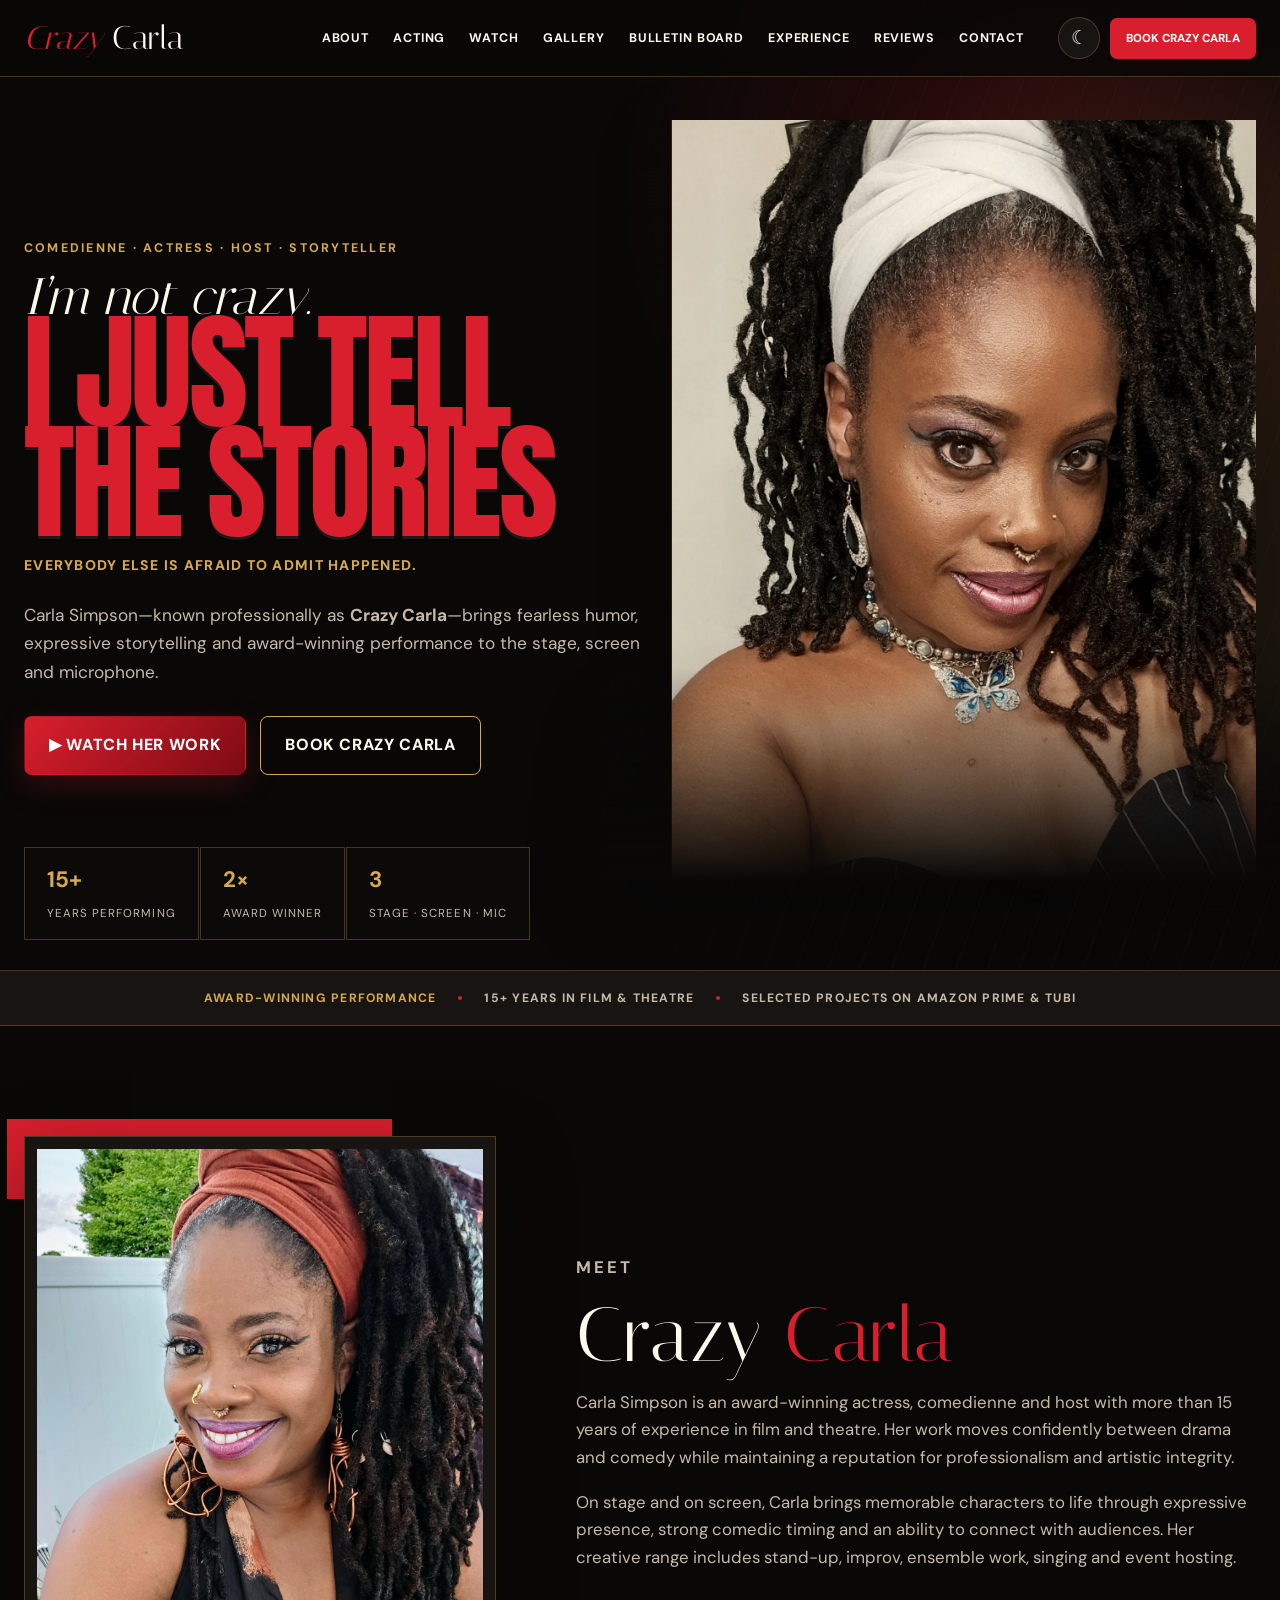
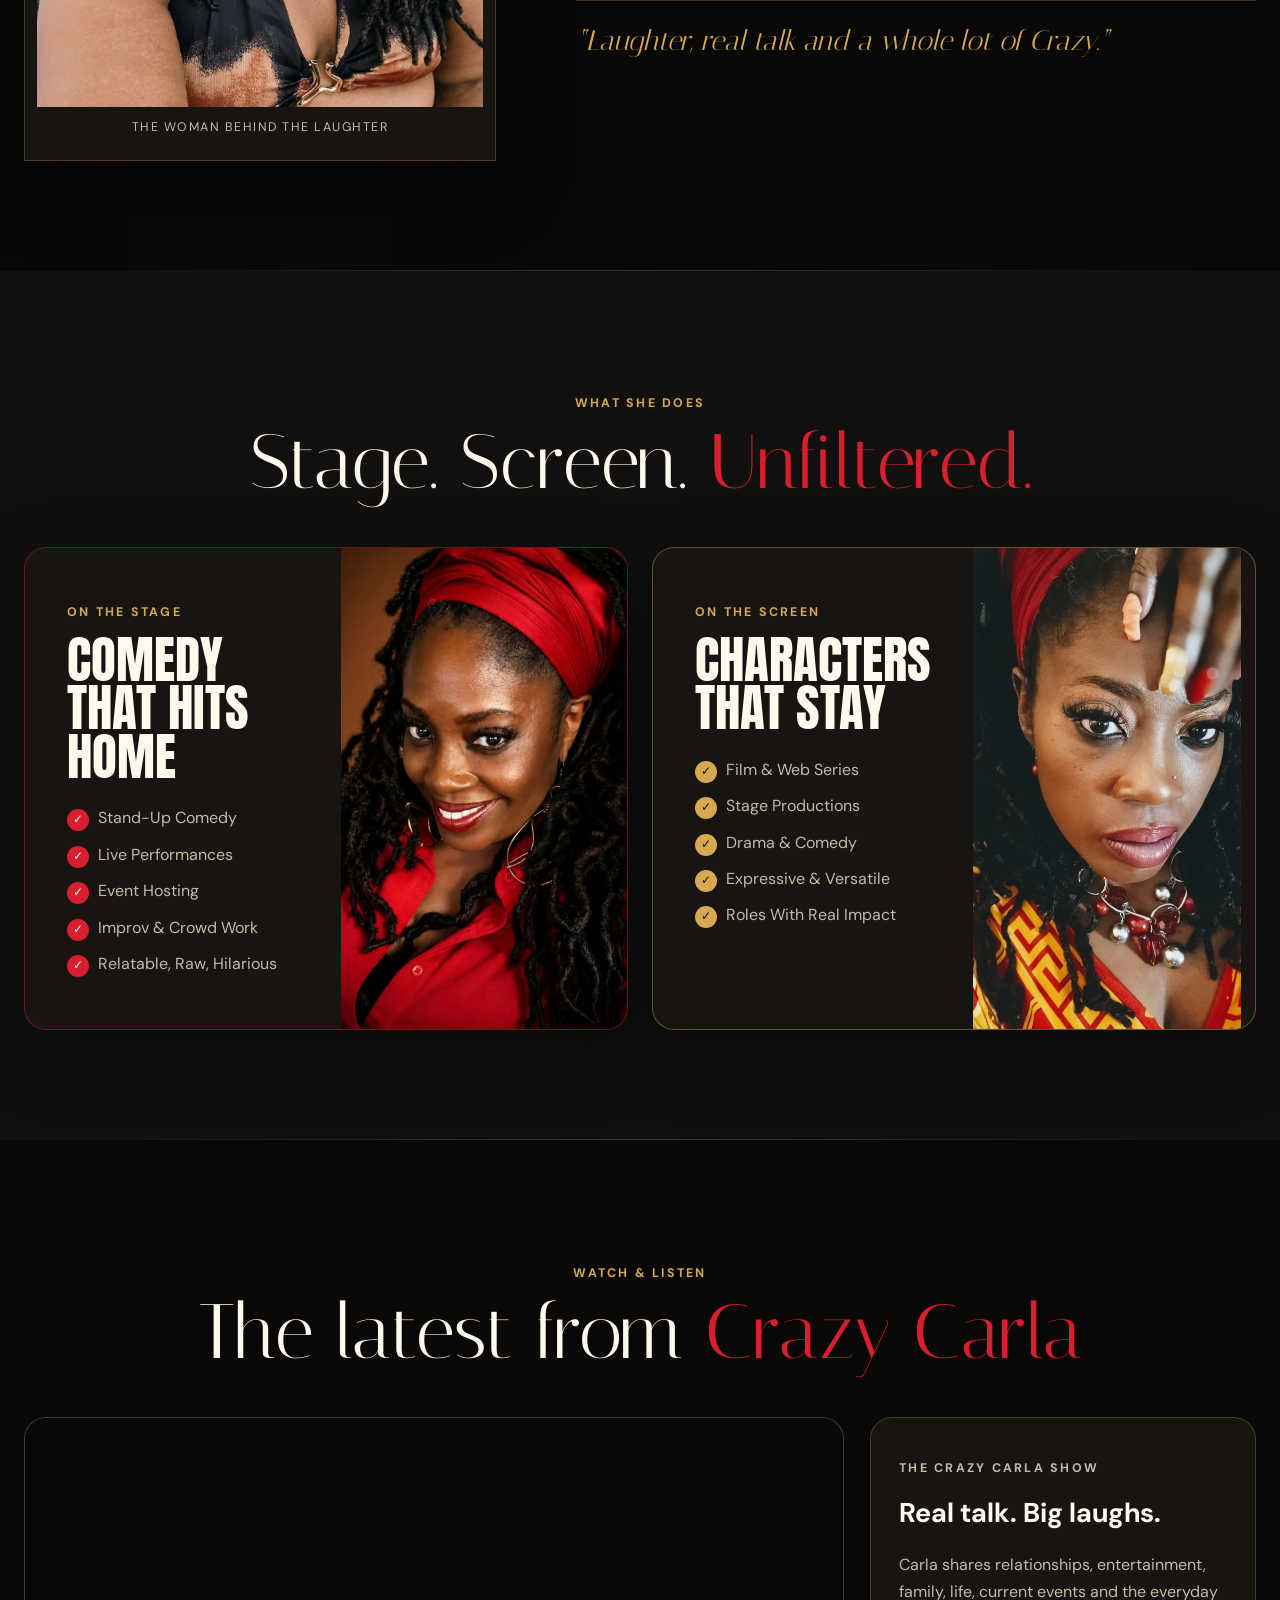
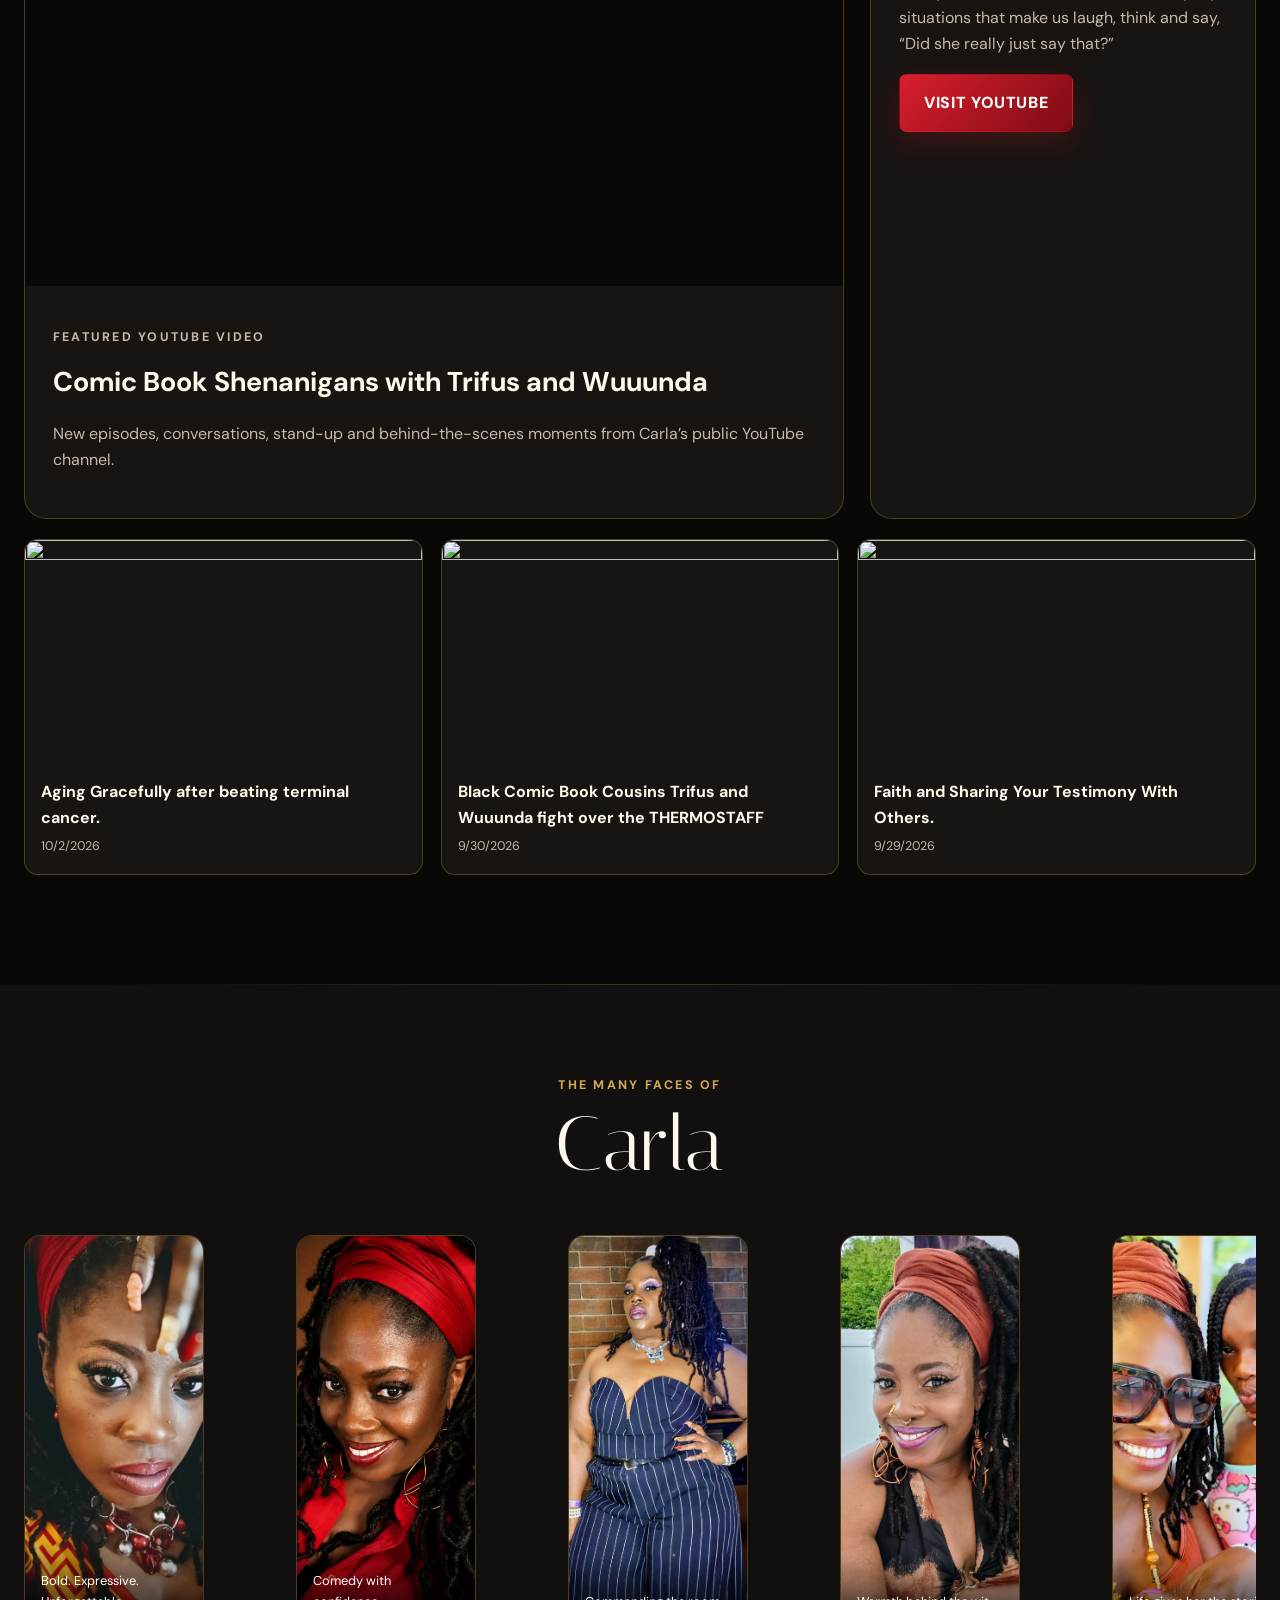
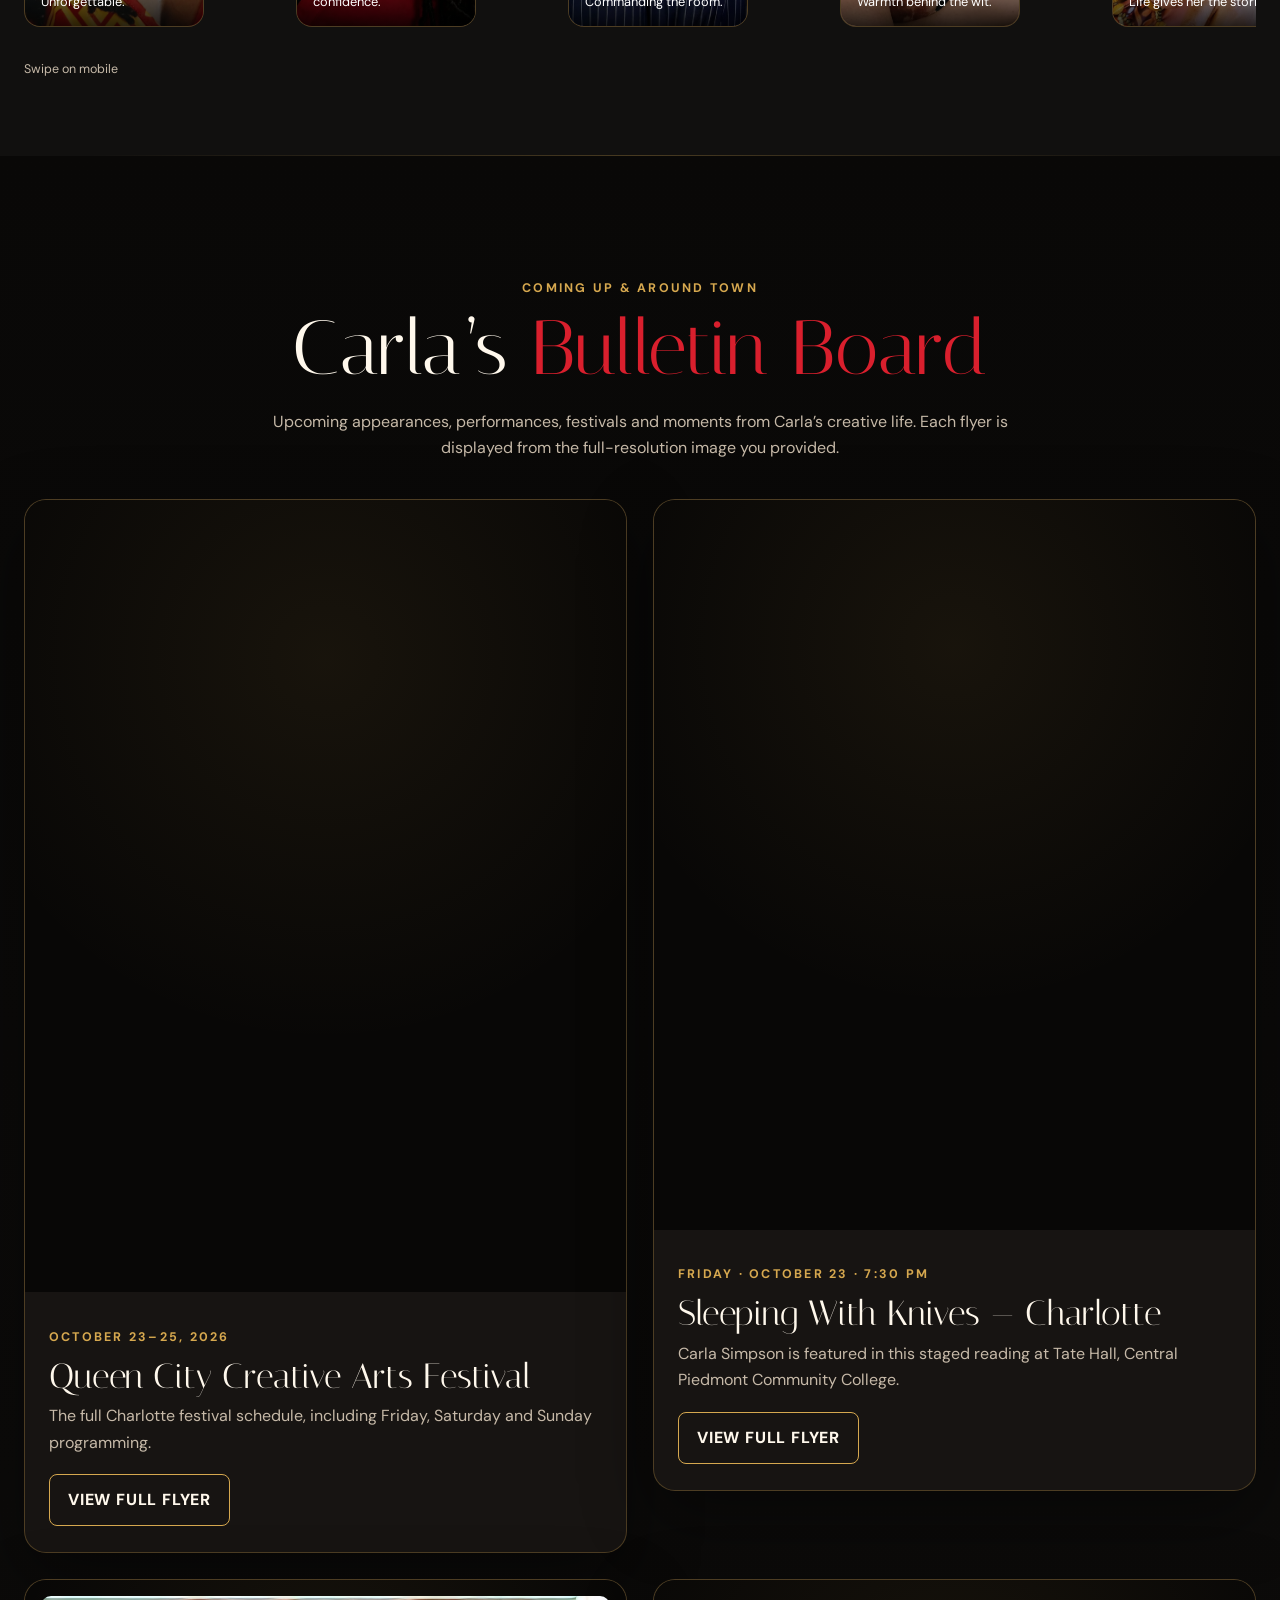
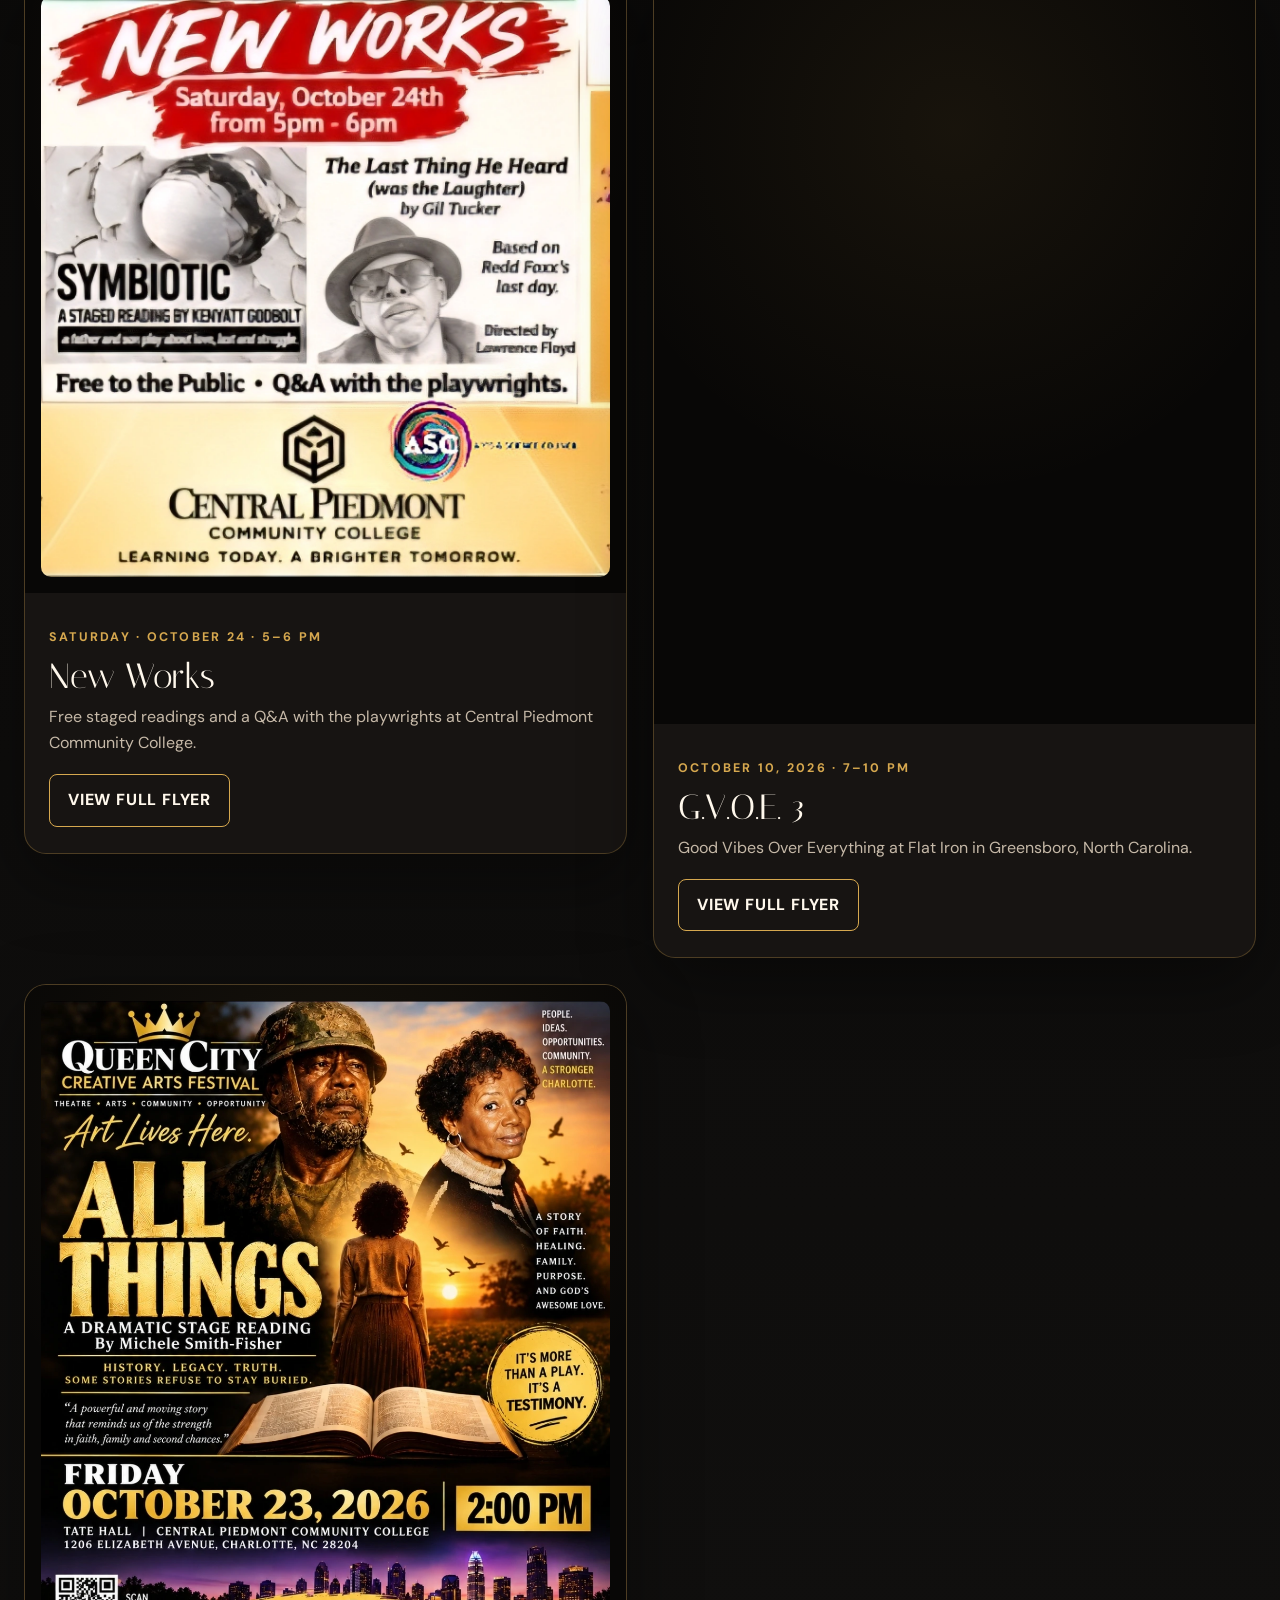
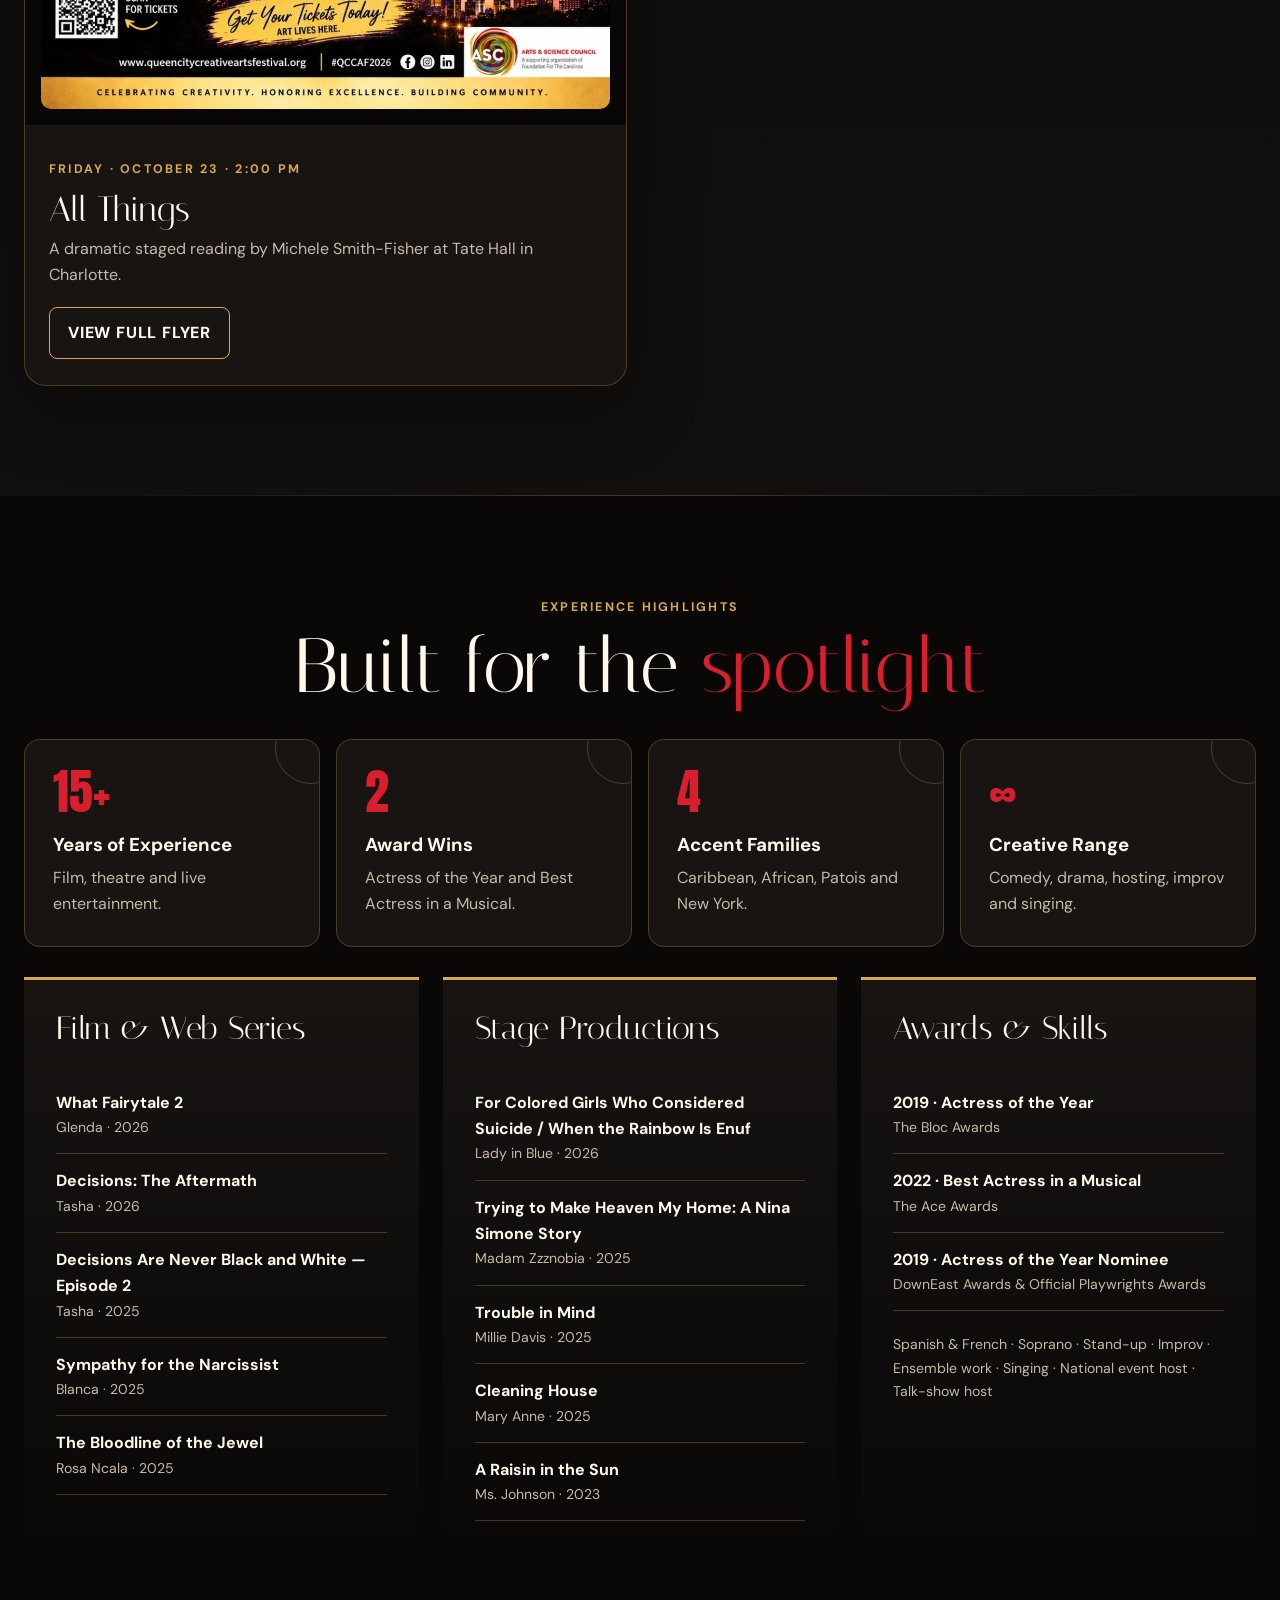
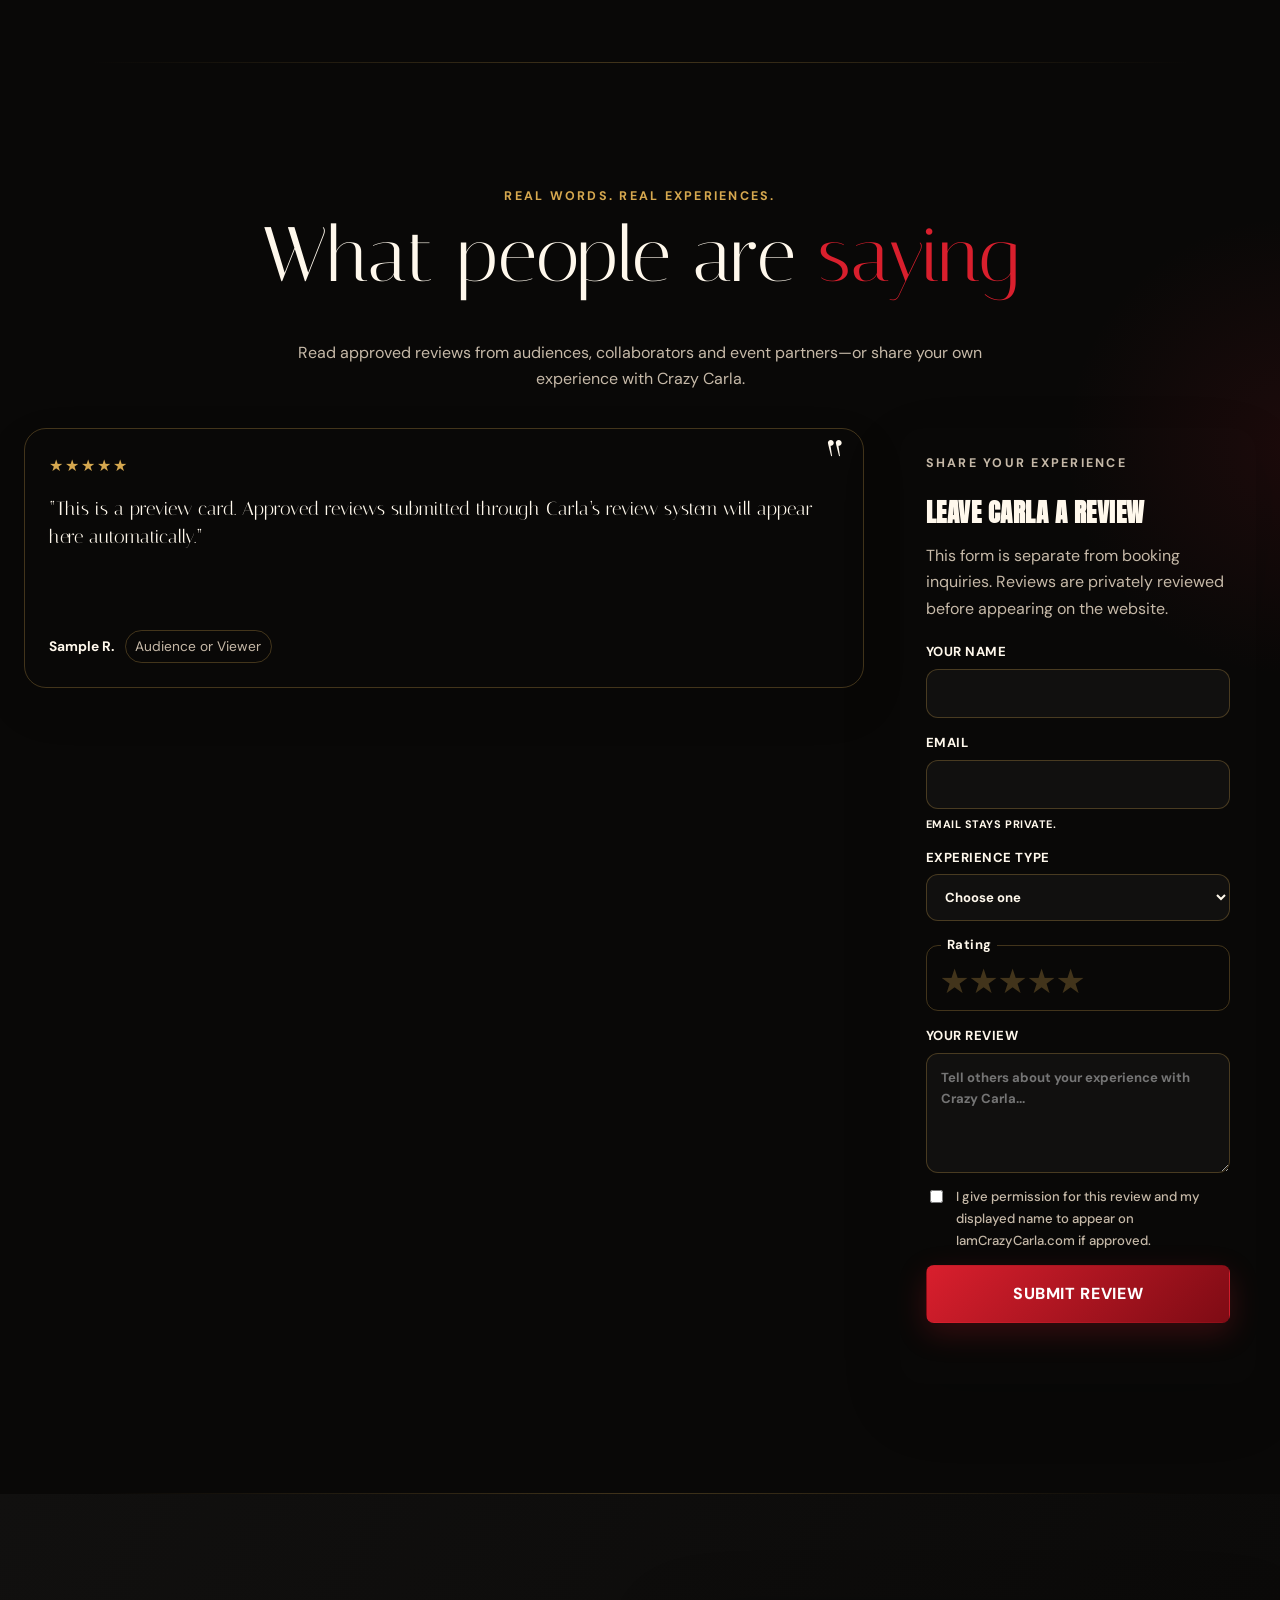
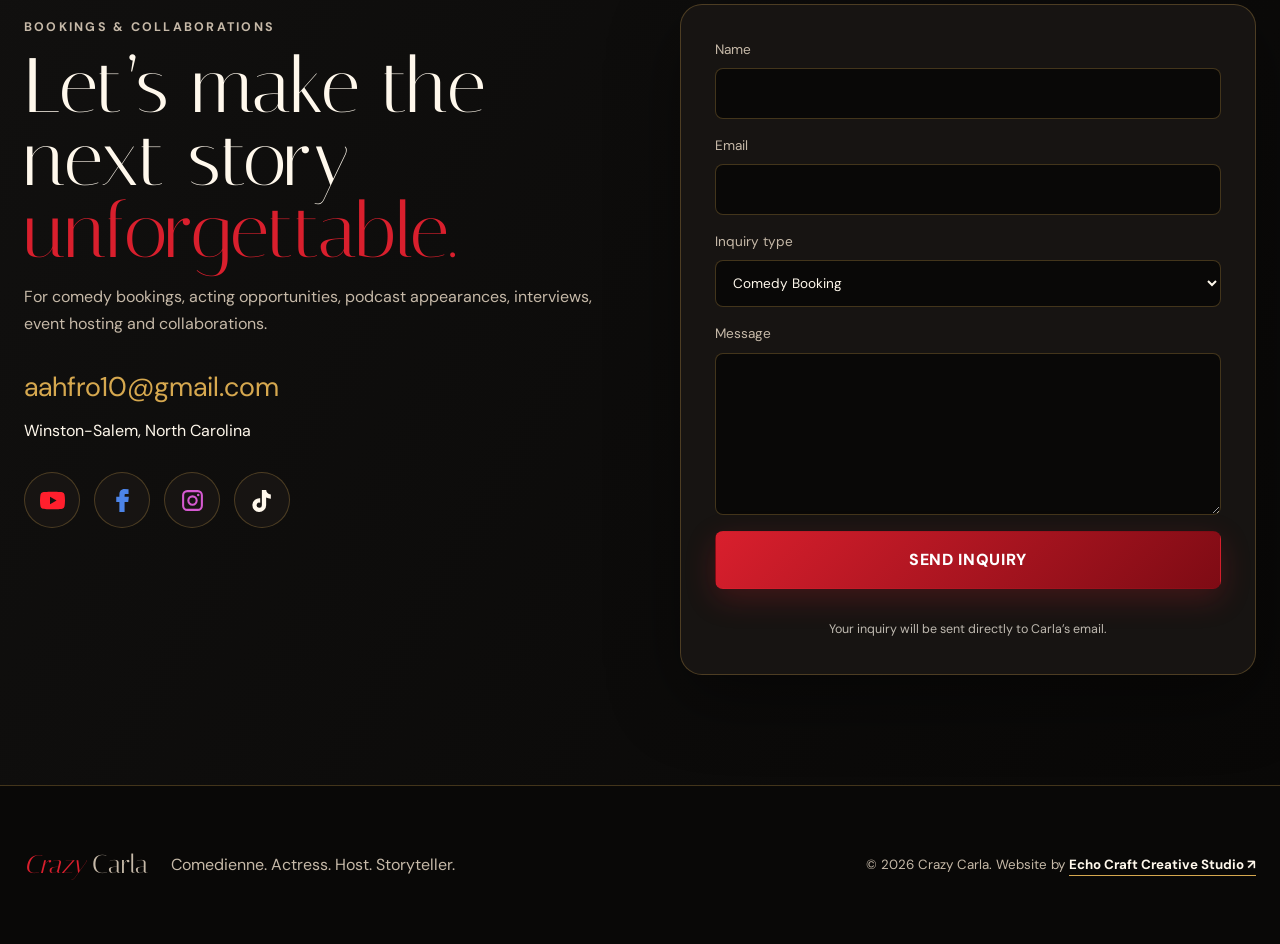
==== index.html @ ae75e299 "Bust mobile cache for Carla review scripts" ====
<!doctype html>
<html lang="en" data-theme="dark">
<head>
  <meta charset="utf-8">
  <meta name="viewport" content="width=device-width,initial-scale=1">
  <title>Crazy Carla | Comedienne, Actress & Host</title>
  <meta name="description" content="Official website of Crazy Carla—award-winning actress, comedienne, host and storyteller based in Winston-Salem, North Carolina.">
  <meta name="theme-color" content="#090807">
  <link rel="canonical" href="https://iamcrazycarla.com/">
  <meta property="og:type" content="website">
  <meta property="og:url" content="https://iamcrazycarla.com/">
  <meta property="og:title" content="Crazy Carla | Comedienne, Actress & Host">
  <meta property="og:description" content="Award-winning actress, comedienne, host and storyteller with more than 15 years of film and theatre experience.">
  <meta property="og:image" content="https://iamcrazycarla.com/images/hero/carla-hero.webp">
  <meta name="twitter:card" content="summary_large_image">
  <meta name="color-scheme" content="dark light">
  <link rel="preconnect" href="https://fonts.googleapis.com">
  <link rel="preconnect" href="https://fonts.gstatic.com" crossorigin>
  <link href="https://fonts.googleapis.com/css2?family=Anton&family=DM+Sans:wght@400;500;600;700&family=Italiana&display=swap" rel="stylesheet">
  <link rel="stylesheet" href="css/style.css">
  <link rel="stylesheet" href="css/navigation.css">
  <link rel="stylesheet" href="css/responsive.css">
</head>
<body>
<div class="scroll-progress" aria-hidden="true"><span></span></div>
<a class="skip-link" href="#main">Skip to content</a>
<header class="site-header" id="top">
  <div class="nav-shell">
    <a class="brand" href="#top" aria-label="Crazy Carla home"><span>Crazy</span> Carla</a>
    <button class="menu-toggle" type="button" aria-expanded="false" aria-controls="site-nav"><span></span><span></span><span></span><span class="sr-only">Menu</span></button>
    <nav id="site-nav" aria-label="Primary navigation">
      <a href="#about">About</a><a href="#acting">Acting</a><a href="#watch">Watch</a><a href="#gallery">Gallery</a><a href="#bulletin">Bulletin Board</a><a href="#experience">Experience</a><a href="#reviews">Reviews</a><a href="#contact">Contact</a>
    </nav>
    <div class="nav-actions">
      <button class="theme-toggle" type="button" aria-label="Switch color theme"><span class="theme-icon">☾</span></button>
      <a class="nav-cta" href="#contact">Book Crazy Carla</a>
    </div>
  </div>
</header>
<main id="main">
<section class="hero" aria-labelledby="hero-title">
  <div class="hero-glow"></div>
  <div class="hero-copy">
    <p class="eyebrow">Comedienne · Actress · Host · Storyteller</p>
    <h1 id="hero-title"><span>I’m not crazy.</span><strong><span class="hero-line">I just tell</span><span class="hero-line">the stories</span></strong><em>everybody else is afraid to admit happened.</em></h1>
    <p>Carla Simpson—known professionally as <b>Crazy Carla</b>—brings fearless humor, expressive storytelling and award-winning performance to the stage, screen and microphone.</p>
    <div class="button-row"><a class="btn btn-primary" href="#watch">▶ Watch Her Work</a><a class="btn btn-ghost" href="#contact">Book Crazy Carla</a></div>
  </div>
  <div class="hero-photo"><img src="images/hero/carla-hero.webp" alt="Crazy Carla smiling confidently" fetchpriority="high"></div>
  <div class="hero-stats"><div><strong>15+</strong><span>Years Performing</span></div><div><strong>2×</strong><span>Award Winner</span></div><div><strong>3</strong><span>Stage · Screen · Mic</span></div></div>
</section>

<section class="credibility-strip" aria-label="Professional highlights">
  <p><span>Award-winning performance</span><i></i><span>15+ years in film & theatre</span><i></i><span>Selected projects on Amazon Prime & Tubi</span></p>
</section>

<section class="section about" id="about">
  <div class="section-grid">
    <div class="portrait-card reveal"><img src="images/about/carla-smile.webp" alt="Crazy Carla smiling in a rust-colored headwrap"><span class="photo-tag">The woman behind the laughter</span></div>
    <div class="copy-block reveal"><p class="kicker">Meet</p><h2>Crazy <span>Carla</span></h2><p>Carla Simpson is an award-winning actress, comedienne and host with more than 15 years of experience in film and theatre. Her work moves confidently between drama and comedy while maintaining a reputation for professionalism and artistic integrity.</p><p>On stage and on screen, Carla brings memorable characters to life through expressive presence, strong comedic timing and an ability to connect with audiences. Her creative range includes stand-up, improv, ensemble work, singing and event hosting.</p><blockquote>“Laughter, real talk and a whole lot of Crazy.”</blockquote></div>
  </div>
</section>

<section class="section performance" id="acting">
  <div class="section-heading"><p class="kicker">What she does</p><h2>Stage. Screen. <span>Unfiltered.</span></h2></div>
  <div class="duo-grid">
    <article class="feature-card stage-card reveal"><div><p class="mini-label">On the stage</p><h3>Comedy That Hits Home</h3><ul><li>Stand-Up Comedy</li><li>Live Performances</li><li>Event Hosting</li><li>Improv & Crowd Work</li><li>Relatable, Raw, Hilarious</li></ul></div><img src="images/gallery/carla-red.webp" alt="Crazy Carla in red"></article>
    <article class="feature-card screen-card reveal"><div><p class="mini-label">On the screen</p><h3>Characters That Stay</h3><ul><li>Film & Web Series</li><li>Stage Productions</li><li>Drama & Comedy</li><li>Expressive & Versatile</li><li>Roles With Real Impact</li></ul></div><img src="images/gallery/carla-closeup.webp" alt="Close portrait of Crazy Carla"></article>
  </div>
</section>

<section class="section watch" id="watch">
  <div class="section-heading"><p class="kicker">Watch & Listen</p><h2>The latest from <span>Crazy Carla</span></h2></div>
  <div class="watch-grid">
    <article class="featured-video reveal"><div class="video-frame" id="featured-video"><div class="video-placeholder"><span>▶</span><p>Latest YouTube episode loads here automatically.</p></div></div><div class="video-copy"><p class="mini-label">Featured YouTube Video</p><h3 id="featured-title">The newest Crazy Carla upload</h3><p id="featured-description">New episodes, conversations, stand-up and behind-the-scenes moments from Carla’s public YouTube channel.</p></div></article>
    <aside class="show-card reveal"><p class="mini-label">The Crazy Carla Show</p><h3>Real talk. Big laughs.</h3><p>Carla shares relationships, entertainment, family, life, current events and the everyday situations that make us laugh, think and say, “Did she really just say that?”</p><a class="btn btn-primary" href="https://www.youtube.com/@10aahfro" target="_blank" rel="noopener">Visit YouTube</a></aside>
  </div>
  <div class="recent-videos" id="recent-videos" aria-live="polite"></div>
</section>

<section class="section gallery" id="gallery">
  <div class="section-heading"><p class="kicker">The many faces of</p><h2>Carla</h2></div>
  <div class="gallery-track" id="gallery-track"></div>
  <div class="gallery-note"><span>Swipe on mobile</span></div>
</section>


<section class="section bulletin" id="bulletin">
  <div class="section-heading">
    <p class="kicker">Coming up & around town</p>
    <h2>Carla’s <span>Bulletin Board</span></h2>
  </div>
  <p class="bulletin-intro">Upcoming appearances, performances, festivals and moments from Carla’s creative life. Each flyer is displayed from the full-resolution image you provided.</p>

  <div class="bulletin-grid">
    <article class="bulletin-card reveal">
      <div class="bulletin-poster">
        <img src="images/bulletin/queen-city-festival-schedule.webp" alt="Queen City Creative Arts Festival October 23 through 25, 2026 full schedule" loading="lazy" decoding="async">
      </div>
      <div class="bulletin-copy">
        <p class="mini-label">October 23–25, 2026</p>
        <h3>Queen City Creative Arts Festival</h3>
        <p>The full Charlotte festival schedule, including Friday, Saturday and Sunday programming.</p>
        <button class="bulletin-view-button bulletin-open" type="button" data-full-src="images/bulletin/queen-city-festival-schedule.webp" data-full-alt="Queen City Creative Arts Festival October 23 through 25, 2026 full schedule">View Full Flyer</button>
      </div>
    </article>

    <article class="bulletin-card reveal">
      <div class="bulletin-poster">
        <img src="images/bulletin/sleeping-with-knives-carla-feature.webp" alt="Sleeping With Knives Charlotte staged reading flyer featuring Carla Simpson" loading="lazy" decoding="async">
      </div>
      <div class="bulletin-copy">
        <p class="mini-label">Friday · October 23 · 7:30 PM</p>
        <h3>Sleeping With Knives — Charlotte</h3>
        <p>Carla Simpson is featured in this staged reading at Tate Hall, Central Piedmont Community College.</p>
        <button class="bulletin-view-button bulletin-open" type="button" data-full-src="images/bulletin/sleeping-with-knives-carla-feature.webp" data-full-alt="Sleeping With Knives Charlotte staged reading flyer featuring Carla Simpson">View Full Flyer</button>
      </div>
    </article>

    <article class="bulletin-card reveal">
      <div class="bulletin-poster">
        <img src="images/bulletin/new-works.webp" alt="New Works staged readings flyer for Saturday October 24" loading="lazy" decoding="async">
      </div>
      <div class="bulletin-copy">
        <p class="mini-label">Saturday · October 24 · 5–6 PM</p>
        <h3>New Works</h3>
        <p>Free staged readings and a Q&amp;A with the playwrights at Central Piedmont Community College.</p>
        <button class="bulletin-view-button bulletin-open" type="button" data-full-src="images/bulletin/new-works.webp" data-full-alt="New Works staged readings flyer for Saturday October 24">View Full Flyer</button>
      </div>
    </article>

    <article class="bulletin-card reveal">
      <div class="bulletin-poster">
        <img src="images/bulletin/gvoe-3.webp" alt="G.V.O.E. 3 Good Vibes Over Everything event flyer" loading="lazy" decoding="async">
      </div>
      <div class="bulletin-copy">
        <p class="mini-label">October 10, 2026 · 7–10 PM</p>
        <h3>G.V.O.E. 3</h3>
        <p>Good Vibes Over Everything at Flat Iron in Greensboro, North Carolina.</p>
        <button class="bulletin-view-button bulletin-open" type="button" data-full-src="images/bulletin/gvoe-3.webp" data-full-alt="G.V.O.E. 3 Good Vibes Over Everything event flyer">View Full Flyer</button>
      </div>
    </article>

    <article class="bulletin-card reveal">
      <div class="bulletin-poster">
        <img src="images/bulletin/all-things.webp" alt="All Things dramatic staged reading by Michele Smith-Fisher" loading="lazy" decoding="async">
      </div>
      <div class="bulletin-copy">
        <p class="mini-label">Friday · October 23 · 2:00 PM</p>
        <h3>All Things</h3>
        <p>A dramatic staged reading by Michele Smith-Fisher at Tate Hall in Charlotte.</p>
        <button class="bulletin-view-button bulletin-open" type="button" data-full-src="images/bulletin/all-things.webp" data-full-alt="All Things dramatic staged reading by Michele Smith-Fisher">View Full Flyer</button>
      </div>
    </article>
  </div>
</section>

<dialog class="bulletin-lightbox" id="bulletin-lightbox" aria-label="Bulletin flyer preview">
  <button class="bulletin-lightbox-close" type="button" aria-label="Close flyer preview">×</button>
  <img id="bulletin-lightbox-image" src="" alt="">
</dialog>

<section class="section experience" id="experience">
  <div class="section-heading"><p class="kicker">Experience highlights</p><h2>Built for the <span>spotlight</span></h2></div>
  <div class="highlight-grid">
    <article><strong>15+</strong><h3>Years of Experience</h3><p>Film, theatre and live entertainment.</p></article>
    <article><strong>2</strong><h3>Award Wins</h3><p>Actress of the Year and Best Actress in a Musical.</p></article>
    <article><strong>4</strong><h3>Accent Families</h3><p>Caribbean, African, Patois and New York.</p></article>
    <article><strong>∞</strong><h3>Creative Range</h3><p>Comedy, drama, hosting, improv and singing.</p></article>
  </div>
  <div class="resume-layout">
    <div class="resume-column"><h3>Film & Web Series</h3><div class="credit"><b>What Fairytale 2</b><span>Glenda · 2026</span></div><div class="credit"><b>Decisions: The Aftermath</b><span>Tasha · 2026</span></div><div class="credit"><b>Decisions Are Never Black and White — Episode 2</b><span>Tasha · 2025</span></div><div class="credit"><b>Sympathy for the Narcissist</b><span>Blanca · 2025</span></div><div class="credit"><b>The Bloodline of the Jewel</b><span>Rosa Ncala · 2025</span></div></div>
    <div class="resume-column"><h3>Stage Productions</h3><div class="credit"><b>For Colored Girls Who Considered Suicide / When the Rainbow Is Enuf</b><span>Lady in Blue · 2026</span></div><div class="credit"><b>Trying to Make Heaven My Home: A Nina Simone Story</b><span>Madam Zzznobia · 2025</span></div><div class="credit"><b>Trouble in Mind</b><span>Millie Davis · 2025</span></div><div class="credit"><b>Cleaning House</b><span>Mary Anne · 2025</span></div><div class="credit"><b>A Raisin in the Sun</b><span>Ms. Johnson · 2023</span></div></div>
    <div class="resume-column"><h3>Awards & Skills</h3><div class="award"><b>2019 · Actress of the Year</b><span>The Bloc Awards</span></div><div class="award"><b>2022 · Best Actress in a Musical</b><span>The Ace Awards</span></div><div class="award"><b>2019 · Actress of the Year Nominee</b><span>DownEast Awards & Official Playwrights Awards</span></div><p class="skills">Spanish & French · Soprano · Stand-up · Improv · Ensemble work · Singing · National event host · Talk-show host</p></div>
  </div>
</section>


<section class="section reviews" id="reviews">
  <div class="section-heading"><p class="kicker">Real words. Real experiences.</p><h2>What people are <span>saying</span></h2></div>
  <p class="reviews-intro">Read approved reviews from audiences, collaborators and event partners—or share your own experience with Crazy Carla.</p>
  <div class="reviews-shell">
    <div class="reviews-display">
      <div class="reviews-track" id="reviews-track" aria-live="polite"><div class="reviews-empty">Approved reviews will appear here.</div></div>
      <div class="review-navigation" aria-label="Review carousel controls">
        <button class="review-nav-button" id="reviews-prev" type="button" aria-label="Show previous review">←</button>
        <p class="review-scroll-note">Swipe or use the arrows to read more reviews.</p>
        <button class="review-nav-button" id="reviews-next" type="button" aria-label="Show next review">→</button>
      </div>
    </div>
    <aside class="review-form-card reveal" aria-labelledby="review-form-title">
      <p class="mini-label">Share your experience</p>
      <h3 id="review-form-title">Leave Carla a Review</h3>
      <p>This form is separate from booking inquiries. Reviews are privately reviewed before appearing on the website.</p>
      <form class="review-form" id="review-form">
        <input class="form-honeypot" type="text" name="website" tabindex="-1" autocomplete="off" aria-hidden="true">
        <label>Your name<input name="reviewer_name" autocomplete="name" maxlength="80" required></label>
        <label>Email <span class="sr-only">kept private</span><input type="email" name="reviewer_email" autocomplete="email" maxlength="160" required><small>Email stays private.</small></label>
        <label>Experience type<select name="category" required><option value="">Choose one</option><option>Comedy Show</option><option>Acting Collaboration</option><option>Podcast or Interview</option><option>Event Hosting</option><option>Audience or Viewer</option><option>Other Experience</option></select></label>
        <fieldset><legend>Rating</legend><div class="rating-picker" aria-label="Choose a star rating"><input type="radio" id="star5" name="rating" value="5" required><label for="star5" title="5 stars">★</label><input type="radio" id="star4" name="rating" value="4"><label for="star4" title="4 stars">★</label><input type="radio" id="star3" name="rating" value="3"><label for="star3" title="3 stars">★</label><input type="radio" id="star2" name="rating" value="2"><label for="star2" title="2 stars">★</label><input type="radio" id="star1" name="rating" value="1"><label for="star1" title="1 star">★</label></div></fieldset>
        <label>Your review<textarea name="review_text" minlength="10" maxlength="700" required placeholder="Tell others about your experience with Crazy Carla..."></textarea></label>
        <label class="review-consent"><input type="checkbox" name="consent" required><span>I give permission for this review and my displayed name to appear on IamCrazyCarla.com if approved.</span></label>
        <button class="btn btn-primary" type="submit">Submit Review</button>
        <p class="review-status" id="review-status" role="status" aria-live="polite"></p>
      </form>
    </aside>
  </div>
</section>

<section class="section contact" id="contact">
  <div class="contact-copy"><p class="kicker">Bookings & collaborations</p><h2>Let’s make the next story <span>unforgettable.</span></h2><p>For comedy bookings, acting opportunities, podcast appearances, interviews, event hosting and collaborations.</p><div class="contact-details"><a href="mailto:aahfro10@gmail.com">aahfro10@gmail.com</a><span>Winston-Salem, North Carolina</span></div><div class="social-row" aria-label="Crazy Carla social media">
<a class="social-icon youtube" href="https://www.youtube.com/@10aahfro" target="_blank" rel="noopener" aria-label="YouTube" title="YouTube"><svg viewBox="0 0 24 24" aria-hidden="true"><path d="M23.5 6.2a3 3 0 0 0-2.1-2.1C19.5 3.6 12 3.6 12 3.6s-7.5 0-9.4.5A3 3 0 0 0 .5 6.2 31 31 0 0 0 0 12a31 31 0 0 0 .5 5.8 3 3 0 0 0 2.1 2.1c1.9.5 9.4.5 9.4.5s7.5 0 9.4-.5a3 3 0 0 0 2.1-2.1A31 31 0 0 0 24 12a31 31 0 0 0-.5-5.8ZM9.6 15.6V8.4l6.3 3.6-6.3 3.6Z"/></svg><span class="sr-only">YouTube</span></a>
<a class="social-icon facebook" href="https://www.facebook.com/carla.simpson.391" target="_blank" rel="noopener" aria-label="Facebook" title="Facebook"><svg viewBox="0 0 24 24" aria-hidden="true"><path d="M14 8.5V6.8c0-.8.5-1 1-1h2.8V1.2L14.1 1C10.4 1 9 3.2 9 6.4v2.1H6v5h3V23h5v-9.5h3.5l.6-5H14Z"/></svg><span class="sr-only">Facebook</span></a>
<a class="social-icon instagram" href="https://www.instagram.com/aahfro101/" target="_blank" rel="noopener" aria-label="Instagram" title="Instagram"><svg viewBox="0 0 24 24" aria-hidden="true"><path d="M7 2h10a5 5 0 0 1 5 5v10a5 5 0 0 1-5 5H7a5 5 0 0 1-5-5V7a5 5 0 0 1 5-5Zm0 2a3 3 0 0 0-3 3v10a3 3 0 0 0 3 3h10a3 3 0 0 0 3-3V7a3 3 0 0 0-3-3H7Zm10.5 1.5a1.2 1.2 0 1 1 0 2.4 1.2 1.2 0 0 1 0-2.4ZM12 7a5 5 0 1 1 0 10 5 5 0 0 1 0-10Zm0 2a3 3 0 1 0 0 6 3 3 0 0 0 0-6Z"/></svg><span class="sr-only">Instagram</span></a>
<a class="social-icon tiktok" href="https://www.tiktok.com/@aahfro10" target="_blank" rel="noopener" aria-label="TikTok" title="TikTok"><svg viewBox="0 0 24 24" aria-hidden="true"><path d="M15.5 2c.3 2.5 1.8 4 4.5 4.2v4.1a9.1 9.1 0 0 1-4.5-1.1v7.2a6.6 6.6 0 1 1-5.7-6.5v4.2a2.5 2.5 0 1 0 1.6 2.3V2h4.1Z"/></svg><span class="sr-only">TikTok</span></a>
</div></div>
  <form class="contact-form" action="https://formsubmit.co/aahfro10@gmail.com" method="POST"><input type="hidden" name="_subject" value="New booking inquiry from IamCrazyCarla.com"><input type="hidden" name="_captcha" value="false"><input type="hidden" name="_template" value="table"><input class="form-honeypot" type="text" name="_honey" tabindex="-1" autocomplete="off" aria-hidden="true"><label>Name<input name="name" autocomplete="name" required></label><label>Email<input type="email" name="email" autocomplete="email" required></label><label>Inquiry type<select name="inquiry"><option>Comedy Booking</option><option>Acting Opportunity</option><option>Podcast Appearance</option><option>Event Hosting</option><option>Interview or Collaboration</option><option>General Inquiry</option></select></label><label>Message<textarea name="message" rows="6" required></textarea></label><button class="btn btn-primary" type="submit">Send Inquiry</button><p class="form-note">Your inquiry will be sent directly to Carla’s email.</p></form>
</section>
</main>
<footer>
  <a class="brand" href="#top"><span>Crazy</span> Carla</a>
  <p>Comedienne. Actress. Host. Storyteller.</p>
  <small>© <span id="year"></span> Crazy Carla. Website by <a class="studio-credit" href="https://echocraft.studio" target="_blank" rel="noopener">Echo Craft Creative Studio <span aria-hidden="true">↗</span></a></small>
</footer>
<a class="back-to-top" href="#top" aria-label="Back to top">↑</a>
<script type="application/ld+json">
{
  "@context":"https://schema.org",
  "@type":"Person",
  "name":"Carla Simpson",
  "alternateName":"Crazy Carla",
  "url":"https://iamcrazycarla.com/",
  "jobTitle":["Actress","Comedienne","Host","Storyteller"],
  "email":"mailto:aahfro10@gmail.com",
  "sameAs":[
    "https://www.youtube.com/@10aahfro",
    "https://www.facebook.com/carla.simpson.391",
    "https://www.instagram.com/aahfro101/",
    "https://www.tiktok.com/@aahfro10"
  ]
}
</script>
<script src="https://cdn.jsdelivr.net/npm/@supabase/supabase-js@2" defer></script>
<script src="js/supabase-config.js?v=20261009-1" defer></script>
<script src="js/reviews.js?v=20261009-1" defer></script>
<script src="js/main.js" defer></script>
<script>
(() => {
  const dialog = document.getElementById('bulletin-lightbox');
  const preview = document.getElementById('bulletin-lightbox-image');
  if (!dialog || !preview) return;

  document.querySelectorAll('.bulletin-open').forEach((button) => {
    button.addEventListener('click', () => {
      const src = button.dataset.fullSrc;
      if (!src) return;
      preview.src = src;
      preview.alt = button.dataset.fullAlt || 'Bulletin flyer';
      if (typeof dialog.showModal === 'function') dialog.showModal();
      else dialog.setAttribute('open','');
    });
  });

  const close = () => dialog.close ? dialog.close() : dialog.removeAttribute('open');
  dialog.querySelector('.bulletin-lightbox-close')?.addEventListener('click', close);
  dialog.addEventListener('click', (event) => { if (event.target === dialog) close(); });
})();
</script>

</body>
</html>
---- css/style.css ----
:root{--bg:#090807;--bg-2:#11100f;--panel:#171412;--text:#fff8ec;--muted:#c6b9a8;--red:#d91f2d;--red-2:#7e0b14;--gold:#d6a84f;--line:rgba(214,168,79,.28);--shadow:0 24px 70px rgba(0,0,0,.42);--max:1480px;--radius:22px}
html[data-theme="light"]{--bg:#fff8ec;--bg-2:#f6ead9;--panel:#fffdf8;--text:#211712;--muted:#6c5a4d;--red:#bf1422;--red-2:#8b0d16;--gold:#9d6b18;--line:rgba(127,75,19,.2);--shadow:0 24px 60px rgba(73,40,13,.14)}
*{box-sizing:border-box}html{scroll-behavior:smooth}body{margin:0;background:var(--bg);color:var(--text);font-family:"DM Sans",sans-serif;line-height:1.65;overflow-x:hidden;transition:background .35s,color .35s}img{max-width:100%;display:block}a{color:inherit;text-decoration:none}button,input,select,textarea{font:inherit}.sr-only{position:absolute;width:1px;height:1px;overflow:hidden;clip:rect(0,0,0,0)}.skip-link{position:fixed;left:1rem;top:-5rem;background:var(--red);padding:.75rem 1rem;z-index:999}.skip-link:focus{top:1rem}.section{padding:110px max(24px,calc((100vw - var(--max))/2));position:relative}.kicker,.eyebrow,.mini-label{text-transform:uppercase;letter-spacing:.18em;font-weight:700;color:var(--gold);font-size:.78rem}.section-heading{text-align:center;margin-bottom:48px}.section-heading h2,.copy-block h2,.contact h2{font:400 clamp(2.8rem,6vw,6rem)/.95 "Italiana",serif;margin:.2rem 0}.section-heading h2 span,.copy-block h2 span,.contact h2 span{color:var(--red)}.btn{display:inline-flex;align-items:center;justify-content:center;padding:15px 24px;border-radius:8px;font-weight:800;text-transform:uppercase;letter-spacing:.04em;border:1px solid transparent;transition:.25s}.btn:hover{transform:translateY(-3px)}.btn-primary{background:linear-gradient(135deg,var(--red),var(--red-2));color:white;box-shadow:0 10px 30px rgba(217,31,45,.22)}.btn-ghost{border-color:var(--gold);color:var(--text);background:rgba(0,0,0,.08)}.button-row{display:flex;gap:14px;flex-wrap:wrap;margin-top:30px}
.hero{min-height:920px;display:grid;grid-template-columns:1.05fr .95fr;align-items:center;padding:120px max(24px,calc((100vw - var(--max))/2)) 90px;position:relative;isolation:isolate;border-bottom:1px solid var(--line);overflow:hidden}.hero:before{content:"";position:absolute;inset:0;background:radial-gradient(circle at 80% 20%,rgba(217,31,45,.2),transparent 32%),linear-gradient(90deg,var(--bg) 0 46%,transparent 70%),repeating-linear-gradient(110deg,transparent 0 28px,rgba(214,168,79,.018) 29px 30px);z-index:-2}.hero-glow{position:absolute;width:700px;height:700px;border-radius:50%;background:rgba(214,168,79,.09);filter:blur(70px);right:-250px;top:10%;z-index:-1}.hero-copy{z-index:2;max-width:760px}.hero h1{margin:10px 0 24px}.hero h1>span{display:block;font:italic 400 clamp(2rem,4vw,4.6rem)/1 "Italiana",serif}.hero h1 strong{display:grid;gap:10px;font:400 clamp(5rem,10vw,10rem)/.78 "Anton",sans-serif;text-transform:uppercase;color:var(--red);letter-spacing:-.03em;text-shadow:0 3px 0 rgba(255,255,255,.08)}.hero-line{display:block}.hero h1 em{display:block;font-style:normal;text-transform:uppercase;color:var(--gold);font-weight:800;letter-spacing:.09em;margin-top:22px;font-size:clamp(.72rem,1.1vw,1rem)}.hero-copy>p:not(.eyebrow){max-width:650px;color:var(--muted);font-size:1.08rem}.hero-photo{align-self:end;position:relative;z-index:1}.hero-photo:after{content:"";position:absolute;inset:auto -12% 0 -12%;height:28%;background:linear-gradient(transparent,var(--bg));pointer-events:none}.hero-photo img{width:100%;height:760px;object-fit:cover;object-position:center top;filter:saturate(.9) contrast(1.04)}.hero-stats{position:absolute;left:max(24px,calc((100vw - var(--max))/2));bottom:30px;display:flex;gap:1px;z-index:3}.hero-stats div{background:rgba(14,12,11,.78);backdrop-filter:blur(14px);padding:14px 22px;border:1px solid var(--line)}html[data-theme="light"] .hero-stats div{background:rgba(255,250,240,.86)}.hero-stats strong{display:block;color:var(--gold);font-size:1.4rem}.hero-stats span{font-size:.72rem;color:var(--muted);text-transform:uppercase;letter-spacing:.09em}
.section-grid{display:grid;grid-template-columns:minmax(300px,.82fr) 1.18fr;gap:80px;align-items:center}.portrait-card{position:relative;padding:12px;border:1px solid var(--line);background:var(--panel);transform:rotate(-2deg);box-shadow:var(--shadow)}.portrait-card:before{content:"";position:absolute;inset:-18px 22% auto -18px;height:80px;background:var(--red);z-index:-1}.portrait-card img{aspect-ratio:4/5;object-fit:cover}.photo-tag{display:block;padding:10px;text-align:center;color:var(--muted);font-size:.78rem;text-transform:uppercase;letter-spacing:.12em}.copy-block p{color:var(--muted);font-size:1.05rem}.copy-block blockquote{margin:28px 0 0;padding:22px 0 0;border-top:1px solid var(--line);font:italic 400 1.75rem/1.3 "Italiana",serif;color:var(--gold)}
.performance{background:var(--bg-2)}.duo-grid{display:grid;grid-template-columns:1fr 1fr;gap:24px}.feature-card{min-height:420px;border:1px solid var(--line);border-radius:var(--radius);overflow:hidden;display:grid;grid-template-columns:1.05fr .95fr;background:var(--panel);box-shadow:var(--shadow)}.feature-card>div{padding:42px}.feature-card h3{font:400 clamp(2rem,4vw,4rem)/.95 "Anton",sans-serif;text-transform:uppercase;margin:10px 0 24px}.feature-card ul{list-style:none;padding:0;margin:0}.feature-card li{margin:10px 0;color:var(--muted)}.feature-card li:before{content:"✓";display:inline-grid;place-items:center;width:22px;height:22px;border-radius:50%;margin-right:9px;background:var(--red);color:white;font-size:.75rem}.screen-card li:before{background:var(--gold);color:#1a1005}.feature-card img{width:100%;height:100%;object-fit:cover;object-position:center top}.stage-card{border-color:rgba(217,31,45,.42)}.screen-card{border-color:rgba(214,168,79,.42)}
.watch-grid{display:grid;grid-template-columns:1.7fr .8fr;gap:26px}.featured-video,.show-card{background:var(--panel);border:1px solid var(--line);border-radius:var(--radius);overflow:hidden}.video-frame{aspect-ratio:16/9;background:#080808}.video-frame iframe{width:100%;height:100%;border:0}.video-placeholder{height:100%;display:grid;place-items:center;align-content:center;color:#fff;background:linear-gradient(rgba(0,0,0,.56),rgba(0,0,0,.72)),url("../images/hero/carla-hero.webp") center 24%/cover no-repeat;text-align:center;padding:24px}.video-placeholder span{font-size:4rem;color:var(--red)}.video-copy,.show-card{padding:28px}.video-copy h3,.show-card h3{font-size:1.7rem;margin:.35rem 0}.video-copy p,.show-card p{color:var(--muted)}.recent-videos{display:grid;grid-template-columns:repeat(3,1fr);gap:18px;margin-top:20px}.video-card{background:var(--panel);border:1px solid var(--line);border-radius:14px;overflow:hidden;transition:.25s}.video-card:hover{transform:translateY(-5px)}.video-card img{width:100%;aspect-ratio:16/9;object-fit:cover}.video-card div{padding:16px}.video-card h4{margin:0;font-size:1rem}.video-card time{color:var(--muted);font-size:.78rem}
.gallery{background:var(--bg-2)}.section.gallery{padding-top:78px;padding-bottom:76px}.gallery .section-heading{margin-bottom:30px}.gallery-track{display:grid;grid-auto-flow:column;grid-auto-columns:minmax(260px,1fr);gap:12px;overflow-x:auto;padding:8px 0 16px;scroll-snap-type:x mandatory;scrollbar-width:thin}.gallery-card{scroll-snap-align:start;border-radius:16px;overflow:hidden;border:1px solid var(--line);position:relative;background:var(--panel)}.gallery-card img{height:390px;width:100%;object-fit:cover;transition:.45s}.gallery-card:hover img{transform:scale(1.04)}.gallery-card figcaption{position:absolute;inset:auto 0 0;padding:35px 16px 14px;background:linear-gradient(transparent,rgba(0,0,0,.82));color:white;font-size:.8rem}.gallery-note{display:flex;justify-content:flex-start;color:var(--muted);font-size:.78rem}.gallery-note a{color:var(--gold)}
.experience{padding-top:88px}.experience .section-heading{margin-bottom:36px}.highlight-grid{display:grid;grid-template-columns:repeat(4,1fr);gap:16px}.highlight-grid article{padding:28px;border:1px solid var(--line);background:var(--panel);border-radius:16px}.highlight-grid strong{font:400 3rem/1 "Anton",sans-serif;color:var(--red)}.highlight-grid h3{margin:10px 0 4px}.highlight-grid p{margin:0;color:var(--muted)}.resume-layout{display:grid;grid-template-columns:repeat(3,1fr);gap:24px;margin-top:30px}.resume-column{padding:32px;border-top:3px solid var(--gold);background:linear-gradient(180deg,var(--panel),transparent)}.resume-column h3{font:400 2rem/1 "Italiana",serif;margin-top:0}.credit,.award{padding:14px 0;border-bottom:1px solid var(--line)}.credit b,.credit span,.award b,.award span{display:block}.credit span,.award span,.skills{color:var(--muted);font-size:.88rem}.skills{margin-top:22px}
.contact{display:grid;grid-template-columns:1fr 1fr;gap:80px;background:linear-gradient(120deg,var(--bg-2),var(--bg))}.contact-copy>p{color:var(--muted);max-width:650px}.contact-details{display:grid;gap:8px;margin:28px 0}.contact-details a:first-child{font-size:1.7rem;color:var(--gold)}.social-row{display:grid;grid-template-columns:repeat(4,56px);gap:14px;align-items:center;margin-top:28px}.social-icon{width:56px;height:56px;display:grid;place-items:center;border:1px solid var(--line);border-radius:50%;background:var(--panel);transition:transform .2s ease,border-color .2s ease,box-shadow .2s ease}.social-icon svg{width:25px;height:25px;fill:currentColor}.social-icon:hover,.social-icon:focus-visible{transform:translateY(-3px);border-color:var(--gold);box-shadow:0 10px 26px rgba(0,0,0,.22)}.social-icon.youtube{color:#ff1f2d}.social-icon.facebook{color:#4c84e8}.social-icon.instagram{color:#d65ad1}.social-icon.tiktok{color:var(--text)}.sr-only{position:absolute;width:1px;height:1px;padding:0;margin:-1px;overflow:hidden;clip:rect(0,0,0,0);white-space:nowrap;border:0}.contact-form{display:grid;gap:16px;padding:34px;background:var(--panel);border:1px solid var(--line);border-radius:var(--radius);box-shadow:var(--shadow)}.contact-form label{display:grid;gap:7px;color:var(--muted);font-size:.85rem}.contact-form input,.contact-form select,.contact-form textarea{width:100%;border:1px solid var(--line);background:var(--bg);color:var(--text);border-radius:8px;padding:13px;outline:none}.contact-form input:focus,.contact-form select:focus,.contact-form textarea:focus{border-color:var(--gold)}footer{padding:50px max(24px,calc((100vw - var(--max))/2));border-top:1px solid var(--line);display:grid;grid-template-columns:auto 1fr auto;align-items:center;gap:22px;color:var(--muted)}footer .brand{font-size:1.6rem}.brand{font:400 1.85rem/1 "Italiana",serif;white-space:nowrap}.brand span{color:var(--red);font-style:italic}.reveal{opacity:0;transform:translateY(24px);transition:.7s}.reveal.visible{opacity:1;transform:none}

/* Final presentation polish */
body::before{content:"";position:fixed;inset:0;pointer-events:none;z-index:9998;opacity:.025;background-image:radial-gradient(circle at 20% 20%,currentColor .55px,transparent .65px);background-size:5px 5px}
.scroll-progress{position:fixed;inset:0 0 auto;z-index:1200;height:3px;background:transparent;pointer-events:none}.scroll-progress span{display:block;width:0;height:100%;background:linear-gradient(90deg,var(--red),var(--gold));box-shadow:0 0 16px rgba(217,31,45,.48)}
.credibility-strip{padding:17px 24px;border-bottom:1px solid var(--line);background:var(--panel);overflow:hidden}.credibility-strip p{max-width:var(--max);margin:auto;display:flex;align-items:center;justify-content:center;gap:22px;color:var(--muted);font-size:.76rem;font-weight:700;letter-spacing:.1em;text-transform:uppercase;text-align:center}.credibility-strip span:first-child{color:var(--gold)}.credibility-strip i{width:4px;height:4px;border-radius:50%;background:var(--red);flex:0 0 auto}
.section:not(.contact)::after{content:"";position:absolute;left:50%;bottom:0;width:min(86%,1100px);height:1px;transform:translateX(-50%);background:linear-gradient(90deg,transparent,var(--line),transparent)}
.hero-photo{filter:drop-shadow(0 28px 35px rgba(0,0,0,.26));transition:transform .45s ease}.hero-photo img{border-left:1px solid rgba(214,168,79,.18)}
.btn,.nav-cta{position:relative;overflow:hidden}.btn::after,.nav-cta::after{content:"";position:absolute;inset:-60% auto -60% -45%;width:28%;transform:skewX(-20deg);background:linear-gradient(90deg,transparent,rgba(255,255,255,.34),transparent);transition:left .55s ease}.btn:hover::after,.nav-cta:hover::after{left:120%}
.feature-card,.featured-video,.show-card,.highlight-grid article,.contact-form{transition:transform .3s ease,border-color .3s ease,box-shadow .3s ease}.feature-card:hover,.featured-video:hover,.show-card:hover,.highlight-grid article:hover{transform:translateY(-5px);border-color:var(--gold);box-shadow:0 24px 60px rgba(0,0,0,.28)}
.highlight-grid article{position:relative;overflow:hidden}.highlight-grid article::before{content:"";position:absolute;width:70px;height:70px;border:1px solid var(--line);border-radius:50%;right:-28px;top:-28px}
.resume-column{transition:transform .3s ease,background .3s ease}.resume-column:hover{transform:translateY(-4px);background:linear-gradient(180deg,var(--panel),rgba(214,168,79,.035))}
.contact-form:focus-within{border-color:rgba(214,168,79,.55);box-shadow:0 25px 70px rgba(0,0,0,.28),0 0 0 3px rgba(214,168,79,.06)}
.site-header.is-scrolled{box-shadow:0 12px 35px rgba(0,0,0,.22)}.nav-shell nav a.active{color:var(--gold)}.nav-shell nav a.active::after{right:0}
.studio-credit{color:var(--text);font-weight:700;border-bottom:1px solid var(--gold);padding-bottom:2px;transition:color .2s ease}.studio-credit:hover{color:var(--red)}
.back-to-top{position:fixed;right:22px;bottom:22px;width:46px;height:46px;display:grid;place-items:center;border:1px solid var(--line);border-radius:50%;background:var(--panel);color:var(--gold);z-index:900;box-shadow:var(--shadow);opacity:0;transform:translateY(16px);pointer-events:none;transition:.25s}.back-to-top.visible{opacity:1;transform:none;pointer-events:auto}.back-to-top:hover{background:var(--red);color:#fff;border-color:var(--red)}
footer small{text-align:right}
@media(max-width:720px){.credibility-strip{padding:15px 14px}.credibility-strip p{gap:10px;justify-content:flex-start;overflow-x:auto;white-space:nowrap;scrollbar-width:none}.credibility-strip p::-webkit-scrollbar{display:none}.back-to-top{right:14px;bottom:14px;width:42px;height:42px}footer small{text-align:center}.hero-photo{filter:none}}
@media(prefers-reduced-motion:reduce){html{scroll-behavior:auto}.reveal,.hero-photo,.feature-card,.featured-video,.show-card,.highlight-grid article,.resume-column,.btn,.nav-cta,.back-to-top{transition:none!important}.btn::after,.nav-cta::after{display:none}}

/* Contact form privacy and delivery helpers */
.form-honeypot{position:absolute!important;left:-9999px!important;width:1px!important;height:1px!important;opacity:0!important;pointer-events:none!important}
.form-note{margin:.85rem 0 0;text-align:center;font-size:.78rem;opacity:.72}

/* Reviews module — EC Framework v1.5 */
.reviews{position:relative;overflow:hidden}
.reviews::before{content:"";position:absolute;inset:10% -20% auto auto;width:480px;height:480px;border-radius:50%;background:radial-gradient(circle,rgba(160,28,38,.13),transparent 68%);pointer-events:none}
.reviews-intro{max-width:720px;margin:0 auto 2.2rem;text-align:center;color:var(--muted)}
.reviews-shell{display:grid;grid-template-columns:minmax(0,1.7fr) minmax(320px,.72fr);gap:clamp(1.35rem,2.8vw,2.35rem);align-items:start}
.reviews-display{min-width:0}
.reviews-track{display:grid;grid-template-columns:repeat(3,minmax(0,1fr));gap:1.05rem;align-items:stretch}
.reviews-track.review-count-1{grid-template-columns:minmax(0,680px);justify-content:center}
.reviews-track.review-count-1 .review-card{min-height:260px}
.reviews-track.review-count-2{grid-template-columns:repeat(2,minmax(0,1fr))}
.review-card{min-width:0;min-height:220px;padding:1.5rem;border:1px solid var(--line);border-radius:22px;background:linear-gradient(145deg,var(--card),color-mix(in srgb,var(--card) 84%,transparent));box-shadow:0 18px 45px rgba(0,0,0,.12);position:relative;display:flex;flex-direction:column;transition:transform .25s ease,border-color .25s ease,box-shadow .25s ease}
.review-card::after{content:"“";position:absolute;right:1rem;top:.35rem;font-family:"Italiana",serif;font-size:4.5rem;line-height:1;color:color-mix(in srgb,var(--accent) 16%,transparent);pointer-events:none}
.review-card:hover{transform:translateY(-5px);border-color:color-mix(in srgb,var(--accent) 50%,var(--line));box-shadow:0 24px 55px rgba(0,0,0,.18)}
.review-card.featured{grid-column:span 2;background:linear-gradient(145deg,color-mix(in srgb,var(--accent) 11%,var(--card)),var(--card))}
.review-stars{letter-spacing:.13em;color:var(--gold);font-size:1rem;margin-bottom:1rem;position:relative;z-index:1}
.review-card blockquote{margin:0 0 1.35rem;font-family:"Italiana",serif;font-size:clamp(1.08rem,1.45vw,1.32rem);line-height:1.52;overflow-wrap:anywhere;position:relative;z-index:1}
.review-meta{display:flex;flex-wrap:wrap;gap:.45rem .7rem;align-items:center;color:var(--muted);font-size:.86rem;margin-top:auto;padding-top:.25rem}
.review-meta strong{color:var(--text)}
.review-category{padding:.25rem .58rem;border:1px solid var(--line);border-radius:999px}
.review-form-card{position:sticky;top:110px;padding:1.6rem;border:1px solid color-mix(in srgb,var(--accent) 35%,var(--line));border-radius:24px;background:var(--card);box-shadow:0 24px 60px rgba(0,0,0,.16)}
.review-form-card h3{font-family:"Anton",sans-serif;text-transform:uppercase;font-size:1.55rem;letter-spacing:.02em;margin:.25rem 0 .55rem}
.review-form-card>p{color:var(--muted);margin:0 0 1.2rem}
.review-form{display:grid;gap:.85rem}
.review-form label{display:grid;gap:.38rem;font-size:.82rem;font-weight:700;letter-spacing:.04em;text-transform:uppercase}
.review-form input,.review-form select,.review-form textarea{width:100%;border:1px solid var(--line);background:var(--input,rgba(255,255,255,.035));color:var(--text);border-radius:12px;padding:.8rem .9rem;font:inherit;text-transform:none;letter-spacing:normal}
.review-form select option{color:#17120f;background:#fff9ee}
[data-theme="dark"] .review-form select option{color:#fff;background:#171412}
.review-form textarea{resize:vertical;min-height:120px}
.review-consent{display:flex!important;grid-template-columns:auto 1fr!important;align-items:start;gap:.65rem!important;text-transform:none!important;letter-spacing:normal!important;font-weight:500!important;color:var(--muted)}
.review-consent input{width:auto;margin-top:.2rem}
.review-status{min-height:1.3em;margin:.2rem 0 0;font-size:.88rem;color:var(--muted)}
.review-status.success{color:#3dbf7d}.review-status.error{color:#e06666}
.reviews-empty{padding:2rem;border:1px dashed var(--line);border-radius:20px;color:var(--muted);text-align:center;grid-column:1/-1}
.review-navigation{display:none;align-items:center;justify-content:center;gap:.75rem;margin-top:.9rem}
.review-scroll-note{margin:0;text-align:center;color:var(--muted);font-size:.8rem}
.review-nav-button{width:42px;height:42px;border-radius:50%;border:1px solid var(--line);background:var(--card);color:var(--text);font:inherit;font-size:1.15rem;cursor:pointer;display:grid;place-items:center;transition:transform .2s ease,border-color .2s ease,background .2s ease}
.review-nav-button:hover{transform:translateY(-2px);border-color:var(--accent);background:color-mix(in srgb,var(--accent) 9%,var(--card))}
.review-nav-button:disabled{opacity:.35;cursor:not-allowed;transform:none}

@media(max-width:1100px){.reviews-shell{grid-template-columns:minmax(0,1.35fr) minmax(300px,.8fr)}.reviews-track{grid-template-columns:repeat(2,minmax(0,1fr))}.review-card.featured{grid-column:span 2}}
@media(max-width:980px){.reviews-shell{grid-template-columns:1fr}.review-form-card{position:relative;top:auto}.reviews-track{grid-template-columns:repeat(2,minmax(0,1fr))}.reviews-track.review-count-1{grid-template-columns:minmax(0,620px)}}
@media(max-width:680px){.reviews-track,.reviews-track.review-count-1,.reviews-track.review-count-2{display:flex;overflow-x:auto;scroll-snap-type:x mandatory;gap:.9rem;padding:.15rem 8vw .85rem 0;scrollbar-width:none;justify-content:flex-start}.reviews-track::-webkit-scrollbar{display:none}.review-card,.review-card.featured,.reviews-track.review-count-1 .review-card{flex:0 0 84vw;max-width:390px;min-height:245px;scroll-snap-align:start;grid-column:auto}.review-navigation{display:flex}.review-form-card{padding:1.25rem}.reviews-intro{text-align:left}}


/* Rating picker repair — preserve horizontal interactive stars */
.review-form fieldset{
  margin:0;
  padding:.75rem .9rem .85rem;
  border:1px solid var(--line);
  border-radius:12px;
  min-width:0;
}
.review-form fieldset legend{
  padding:0 .35rem;
  color:var(--text);
  font-size:.82rem;
  font-weight:700;
  letter-spacing:.04em;
  text-transform:none;
}
.rating-picker{
  display:flex;
  flex-direction:row-reverse;
  justify-content:flex-end;
  align-items:center;
  gap:.18rem;
}
.rating-picker input{
  position:absolute;
  width:1px!important;
  height:1px!important;
  padding:0!important;
  margin:-1px!important;
  opacity:0;
  overflow:hidden;
  pointer-events:none;
}
.rating-picker label{
  display:inline-block;
  width:auto;
  gap:0;
  font-size:1.8rem;
  line-height:1;
  color:var(--line);
  cursor:pointer;
  text-transform:none;
  letter-spacing:normal;
  transition:color .15s ease,transform .15s ease;
}
.rating-picker label:hover,
.rating-picker label:hover~label,
.rating-picker input:checked~label{
  color:var(--gold);
  transform:translateY(-1px);
}
.rating-picker input:focus-visible+label{
  outline:2px solid var(--gold);
  outline-offset:4px;
  border-radius:3px;
}


/* Carla's Bulletin Board */
.bulletin{background:linear-gradient(180deg,var(--bg),var(--bg-2))}
.bulletin-intro{max-width:760px;margin:-24px auto 38px;text-align:center;color:var(--muted)}
.bulletin-grid{display:grid;grid-template-columns:repeat(2,minmax(0,1fr));gap:26px;align-items:start}
.bulletin-card{overflow:hidden;border:1px solid var(--line);border-radius:var(--radius);background:var(--panel);box-shadow:var(--shadow);transition:transform .3s ease,border-color .3s ease,box-shadow .3s ease}
.bulletin-card:hover{transform:translateY(-5px);border-color:var(--gold);box-shadow:0 28px 65px rgba(0,0,0,.3)}
.bulletin-poster{display:flex;align-items:center;justify-content:center;padding:16px;background:radial-gradient(circle at 50% 20%,rgba(214,168,79,.08),transparent 55%),#080706}
.bulletin-poster img{display:block;width:100%;height:auto;max-height:760px;object-fit:contain;object-position:center;border-radius:10px}
.bulletin-copy{padding:22px 24px 26px}
.bulletin-copy h3{margin:.25rem 0 .55rem;font:400 clamp(1.65rem,2.7vw,2.35rem)/1 "Italiana",serif}
.bulletin-copy p:not(.mini-label){margin:0;color:var(--muted)}
.bulletin-copy em{color:var(--text)}
.bulletin-view-button{margin-top:18px;padding:12px 18px;border-radius:8px;border:1px solid var(--gold);background:transparent;color:var(--text);font-weight:800;text-transform:uppercase;letter-spacing:.05em;cursor:pointer;transition:.22s}
.bulletin-view-button:hover,.bulletin-view-button:focus-visible{background:var(--gold);color:#17120f;transform:translateY(-2px);outline:none}
@media(max-width:900px){.bulletin-grid{grid-template-columns:1fr}.bulletin-poster img{max-height:none}}
@media(max-width:720px){.bulletin-intro{text-align:left;margin-top:-20px}.bulletin-grid{gap:18px}.bulletin-poster{padding:10px}.bulletin-copy{padding:18px 18px 21px}.bulletin-view-button{width:100%}}

/* Bulletin flyer lightbox */
.bulletin-lightbox{
  box-sizing:border-box;
  width:96vw;
  max-width:none;
  height:94vh;
  max-height:none;
  margin:auto;
  padding:58px 18px 18px;
  border:1px solid var(--line);
  border-radius:18px;
  background:#080706;
  box-shadow:0 30px 90px rgba(0,0,0,.72);
  overflow:hidden;
}
.bulletin-lightbox::backdrop{background:rgba(0,0,0,.9);backdrop-filter:blur(6px)}
.bulletin-lightbox img{display:block;width:100%;height:100%;max-width:none;max-height:none;object-fit:contain;object-position:center;margin:auto}
.bulletin-lightbox-close{position:absolute;right:14px;top:12px;z-index:2;width:44px;height:44px;display:grid;place-items:center;border-radius:50%;border:1px solid rgba(255,255,255,.28);background:#171412;color:#fff;font:400 30px/1 "DM Sans",sans-serif;cursor:pointer}
@media(max-width:720px){.bulletin-lightbox{width:98vw;height:95vh;padding:54px 10px 10px;border-radius:12px}.bulletin-lightbox-close{right:10px;top:8px}}
---- css/navigation.css ----
.site-header{position:fixed;inset:0 0 auto;z-index:1000;background:rgba(9,8,7,.82);backdrop-filter:blur(16px);border-bottom:1px solid var(--line)}html[data-theme="light"] .site-header{background:rgba(255,248,236,.88)}.nav-shell{max-width:var(--max);height:76px;margin:auto;padding:0 24px;display:flex;align-items:center;gap:34px}.nav-shell nav{display:flex;gap:24px;margin-left:auto}.nav-shell nav a{font-size:.78rem;text-transform:uppercase;letter-spacing:.07em;font-weight:700;position:relative}.nav-shell nav a:after{content:"";position:absolute;left:0;right:100%;bottom:-9px;height:2px;background:var(--red);transition:.25s}.nav-shell nav a:hover:after{right:0}.nav-actions{display:flex;align-items:center;gap:10px}.theme-toggle,.menu-toggle{border:1px solid var(--line);background:var(--panel);color:var(--text);cursor:pointer}.theme-toggle{width:42px;height:42px;border-radius:50%;font-size:1.2rem}.nav-cta{padding:11px 16px;border-radius:7px;background:var(--red);color:white;text-transform:uppercase;font-size:.72rem;font-weight:800}.menu-toggle{display:none;width:44px;height:40px;border-radius:8px;padding:9px}.menu-toggle span:not(.sr-only){display:block;height:2px;background:currentColor;margin:4px 0}

.nav-shell>.brand{font-size:2.05rem}
.nav-shell nav a:focus-visible,.theme-toggle:focus-visible,.menu-toggle:focus-visible,.nav-cta:focus-visible{outline:2px solid var(--gold);outline-offset:4px}
---- css/responsive.css ----
@media(max-width:1100px){.nav-shell nav{position:fixed;top:76px;left:0;right:0;display:none;flex-direction:column;padding:26px;background:var(--bg);border-bottom:1px solid var(--line)}.nav-shell nav.open{display:flex}.menu-toggle{display:block;margin-left:auto}.nav-actions{margin-left:0}.hero{grid-template-columns:1fr;min-height:auto;padding-top:150px}.hero-photo{margin-top:25px}.hero-photo img{height:620px}.hero-stats{position:static;grid-column:1;display:grid;grid-template-columns:repeat(3,1fr);margin-top:20px}.section-grid,.contact{grid-template-columns:1fr}.duo-grid,.watch-grid{grid-template-columns:1fr}.resume-layout{grid-template-columns:1fr 1fr}.highlight-grid{grid-template-columns:1fr 1fr}}
@media(max-width:720px){.section{padding:82px 20px}.nav-shell{padding:0 16px}.nav-cta{display:none}.hero{padding:132px 20px 45px}.hero h1 strong{font-size:clamp(4rem,21vw,7rem);gap:6px}.hero-photo img{height:480px}.hero-stats{grid-template-columns:1fr}.hero-stats div{padding:10px 14px}.section-grid{gap:42px}.feature-card{grid-template-columns:1fr;min-height:0}.feature-card img{height:320px;order:-1}.feature-card>div{padding:28px}.recent-videos{grid-template-columns:1fr}.section.gallery{padding-top:68px;padding-bottom:64px}.gallery-track{grid-auto-columns:82%;gap:12px}.gallery-card img{height:380px}.highlight-grid,.resume-layout{grid-template-columns:1fr}.contact{gap:45px}.contact-form{padding:22px}.button-row{display:grid}.btn{width:100%}footer{grid-template-columns:1fr;text-align:center}.social-row{grid-template-columns:repeat(4,52px);justify-content:start;gap:16px}.social-icon{width:52px;height:52px}}
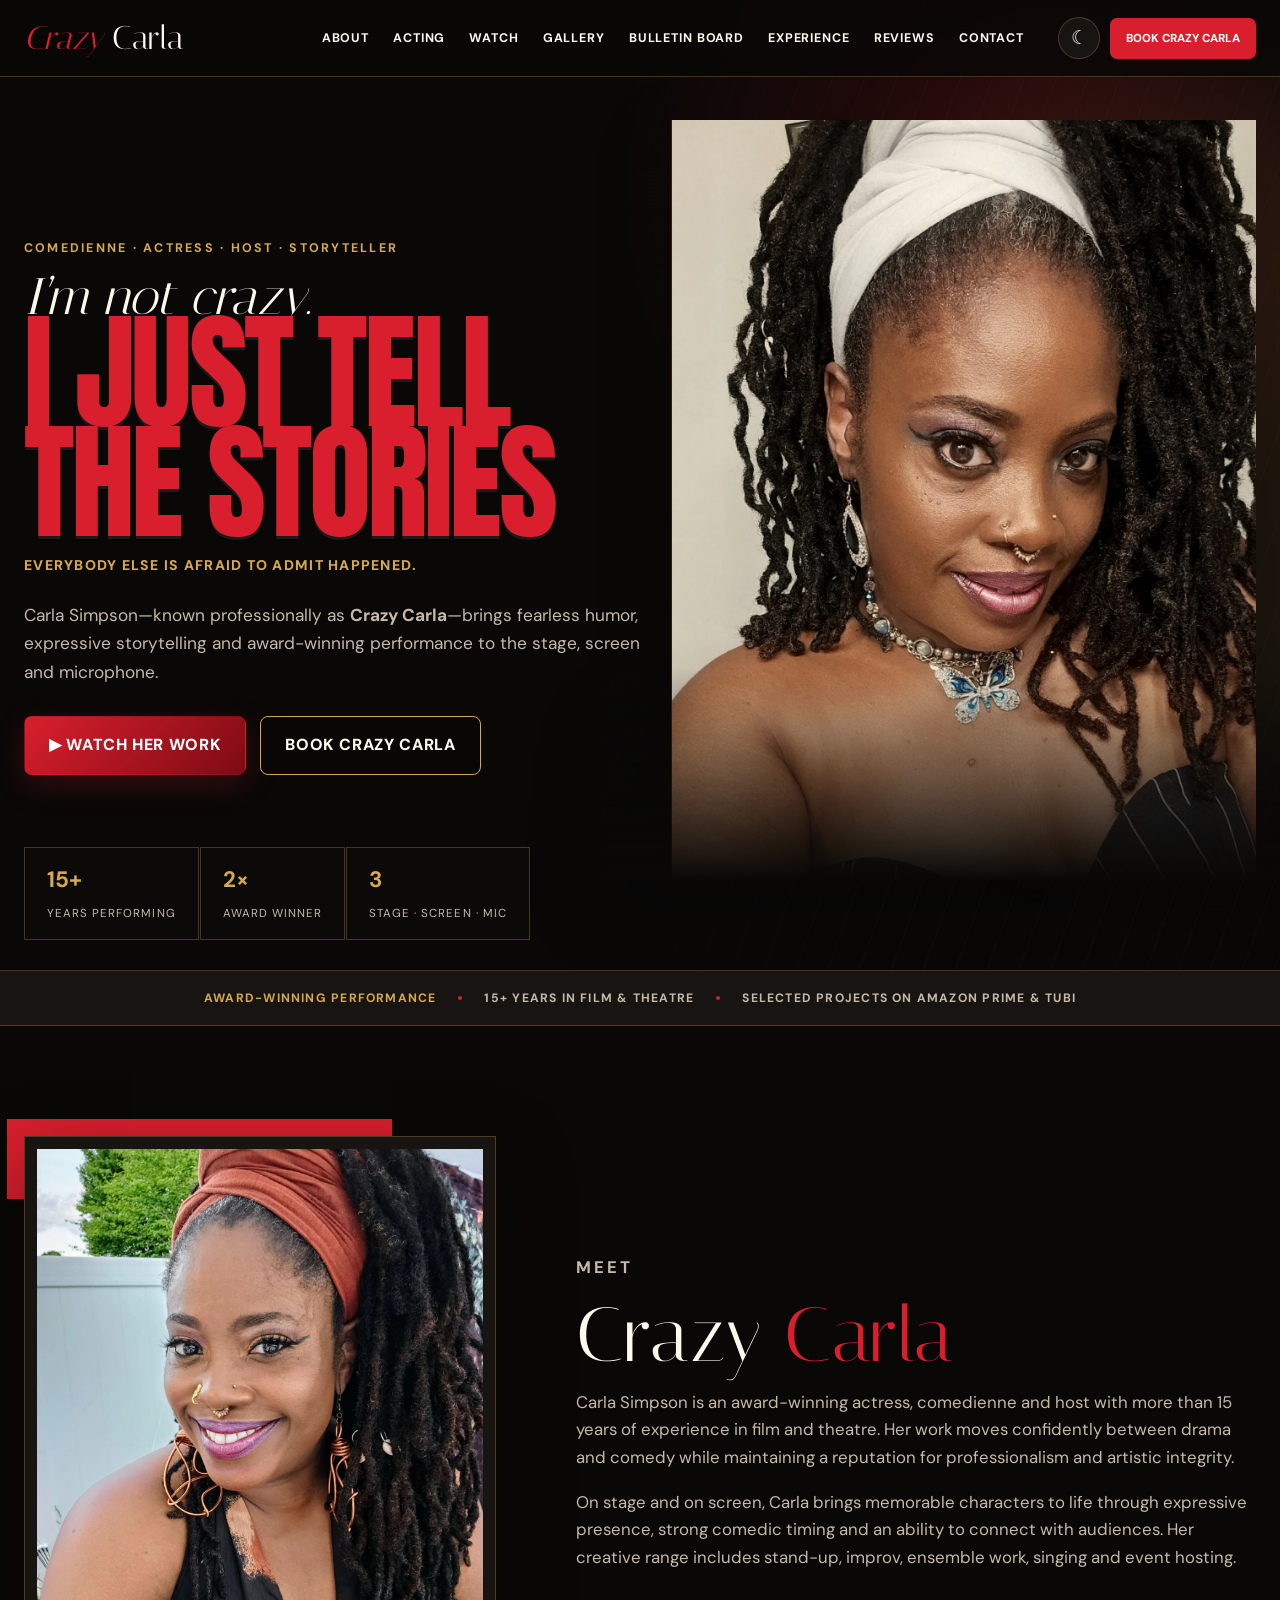
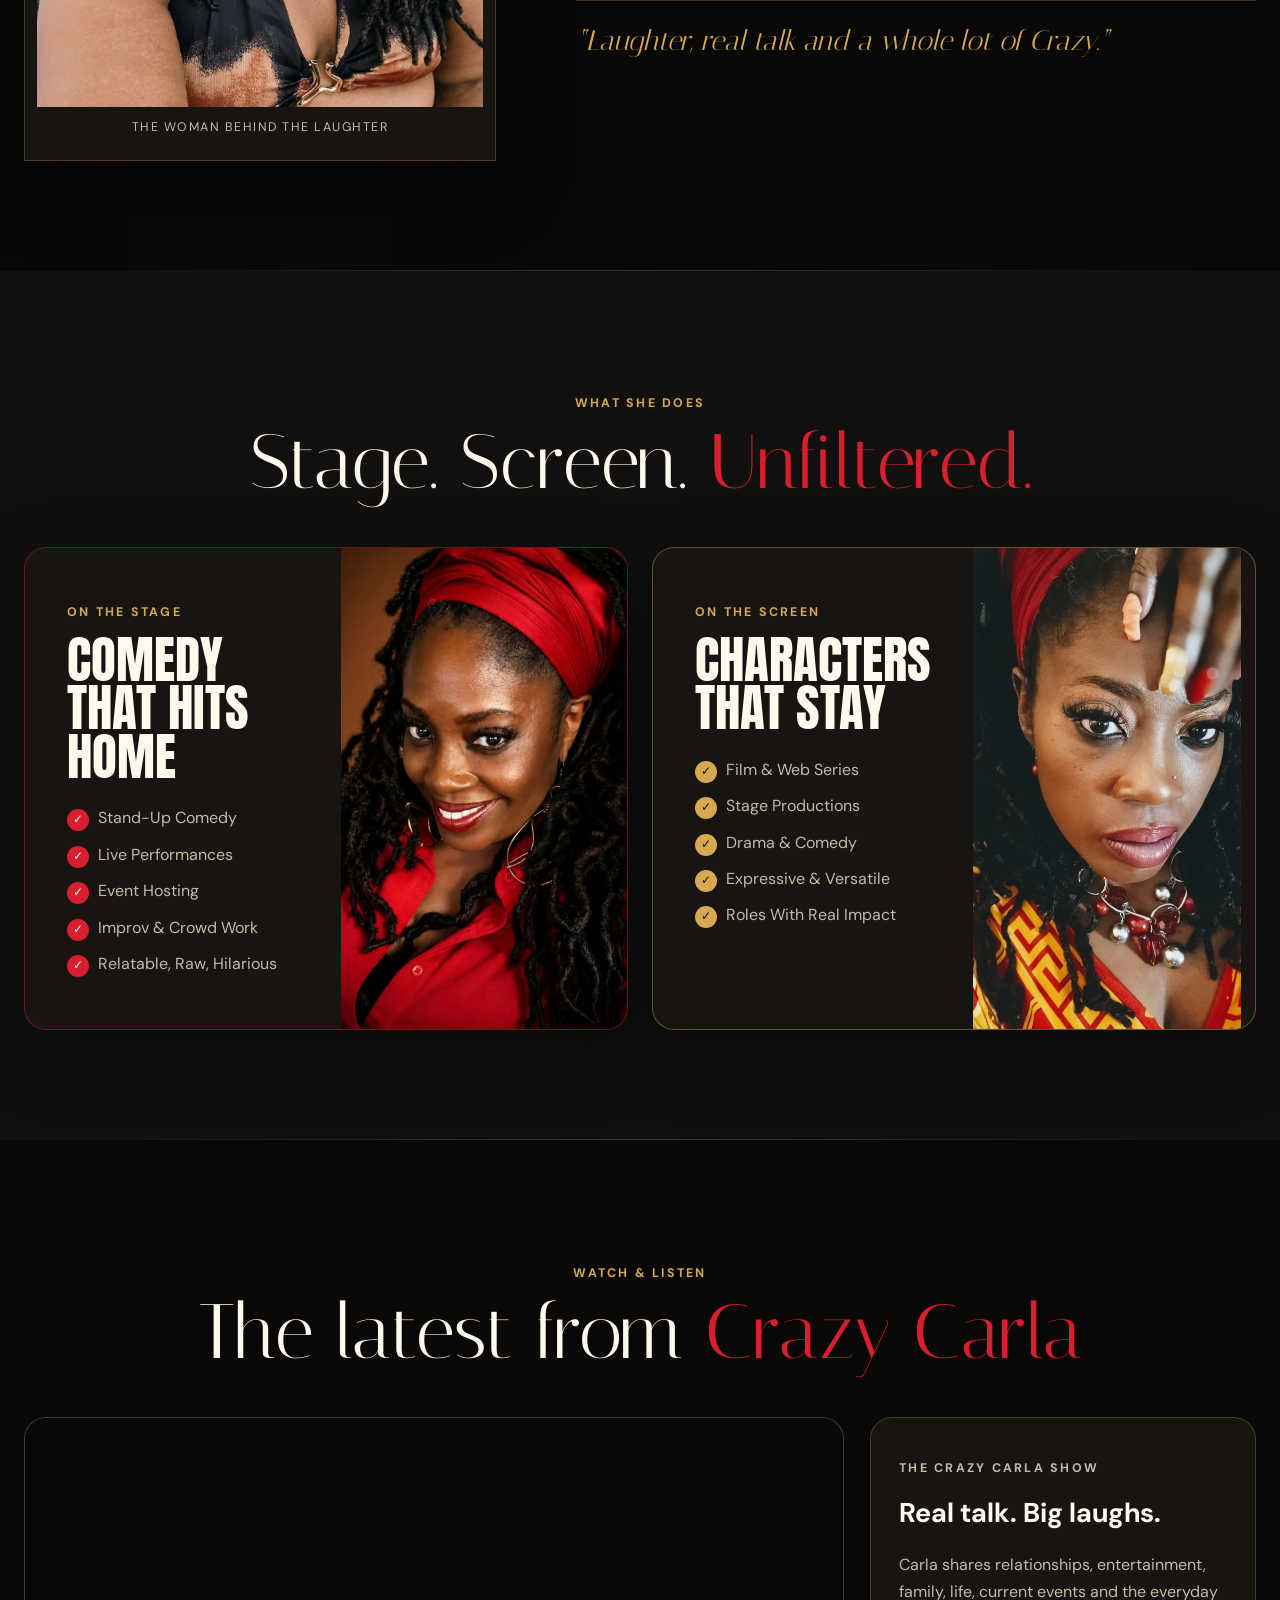
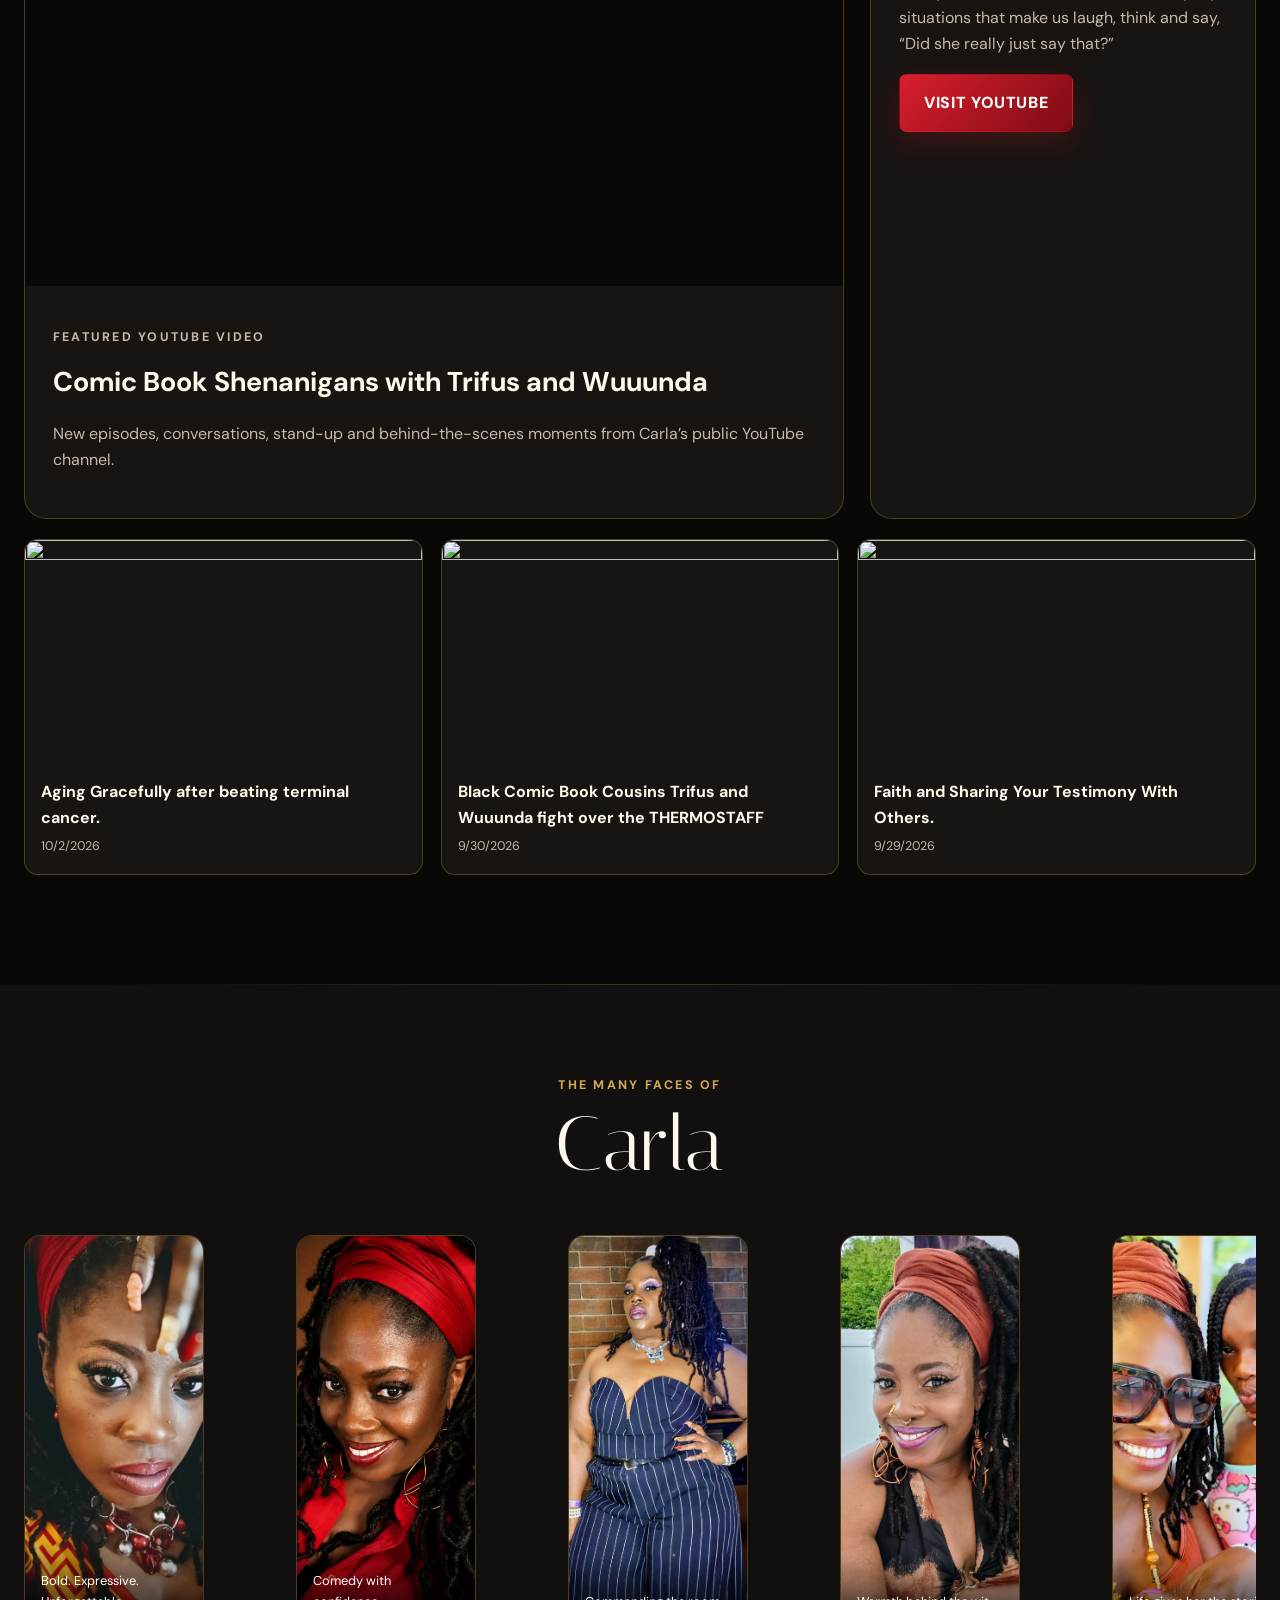
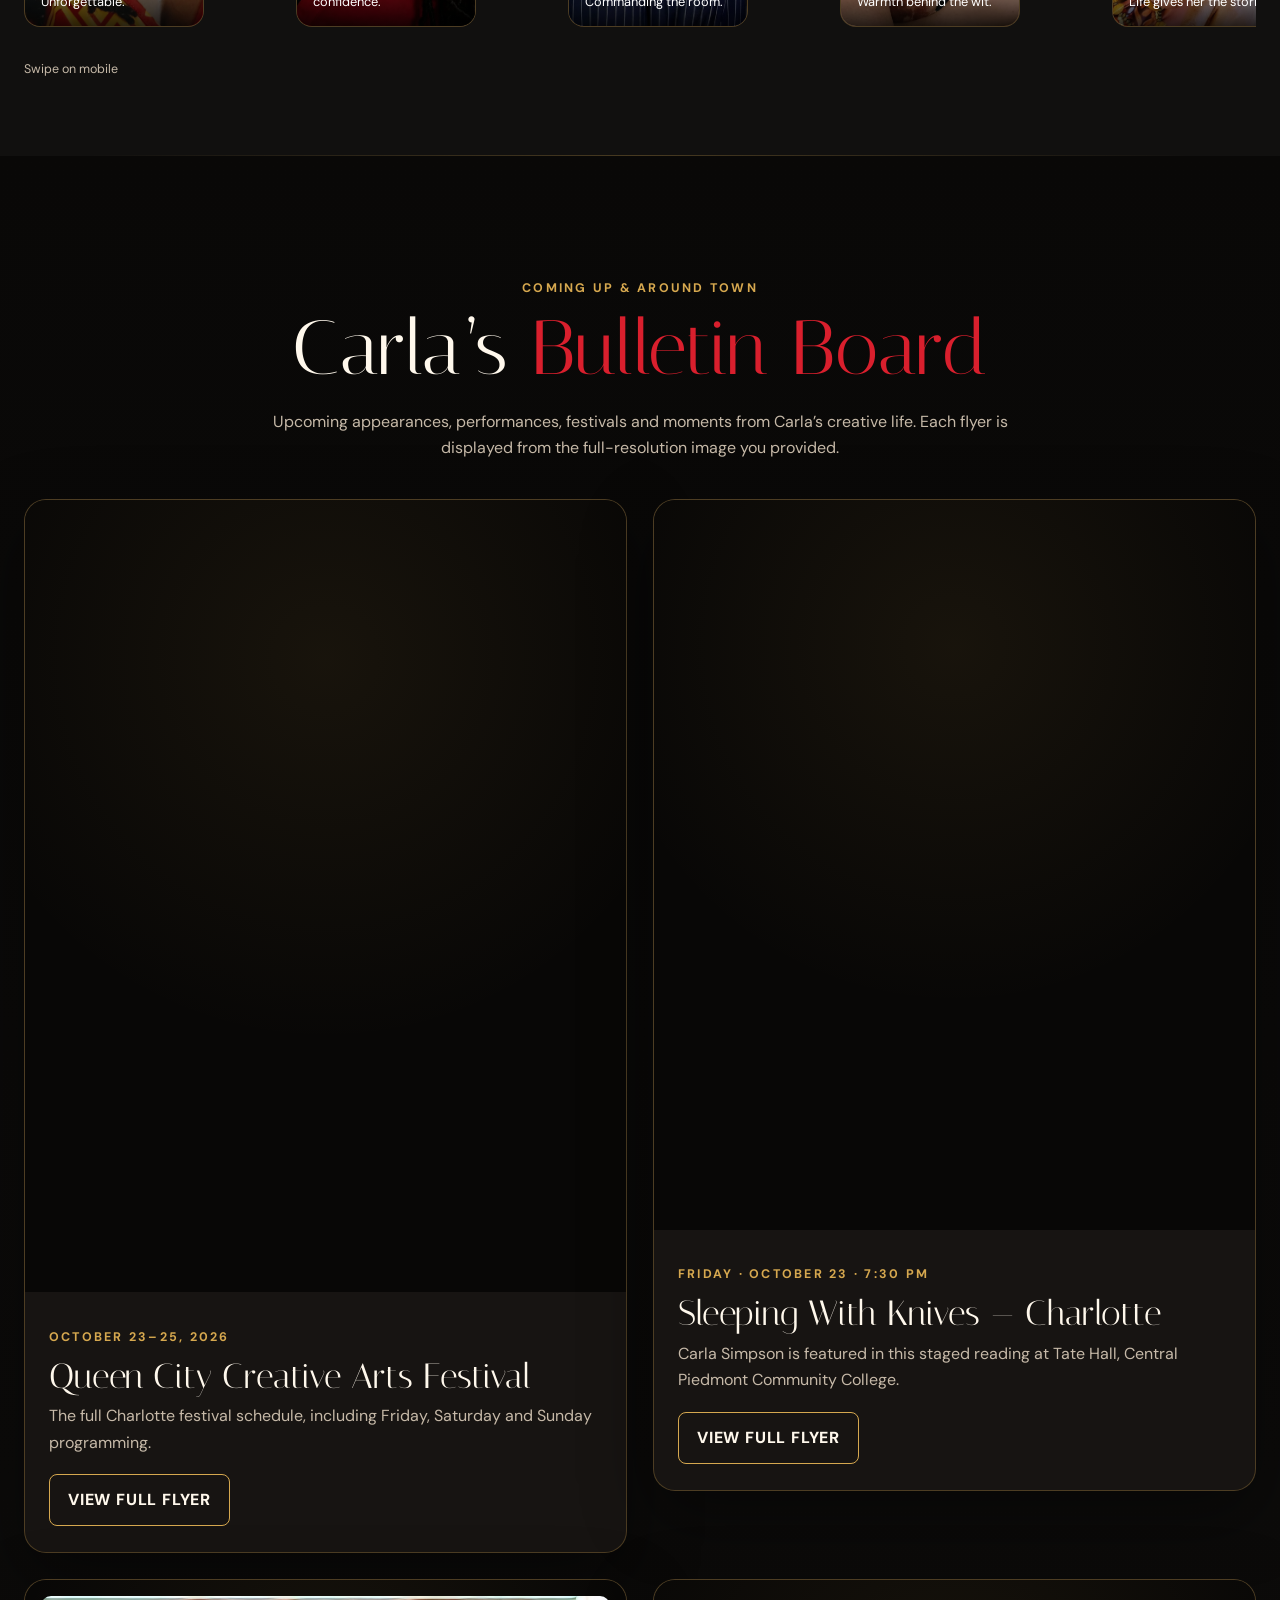
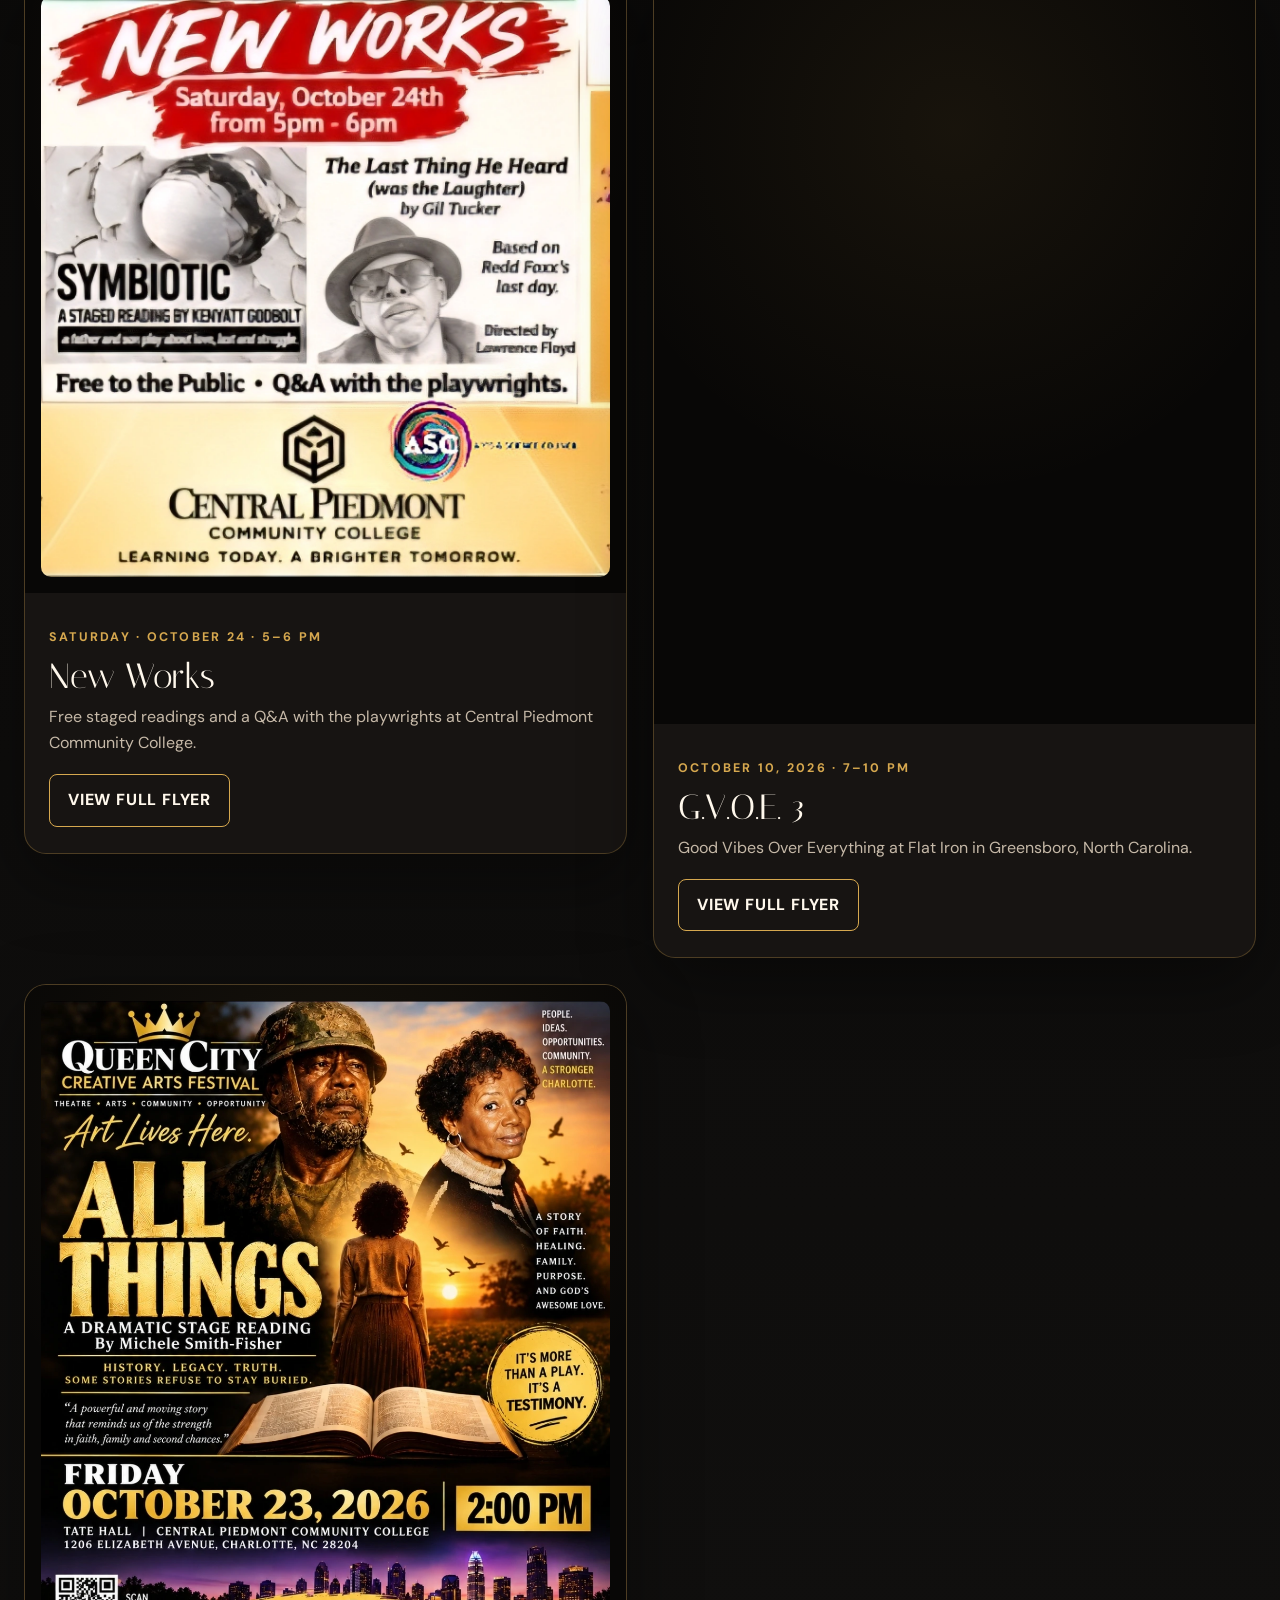
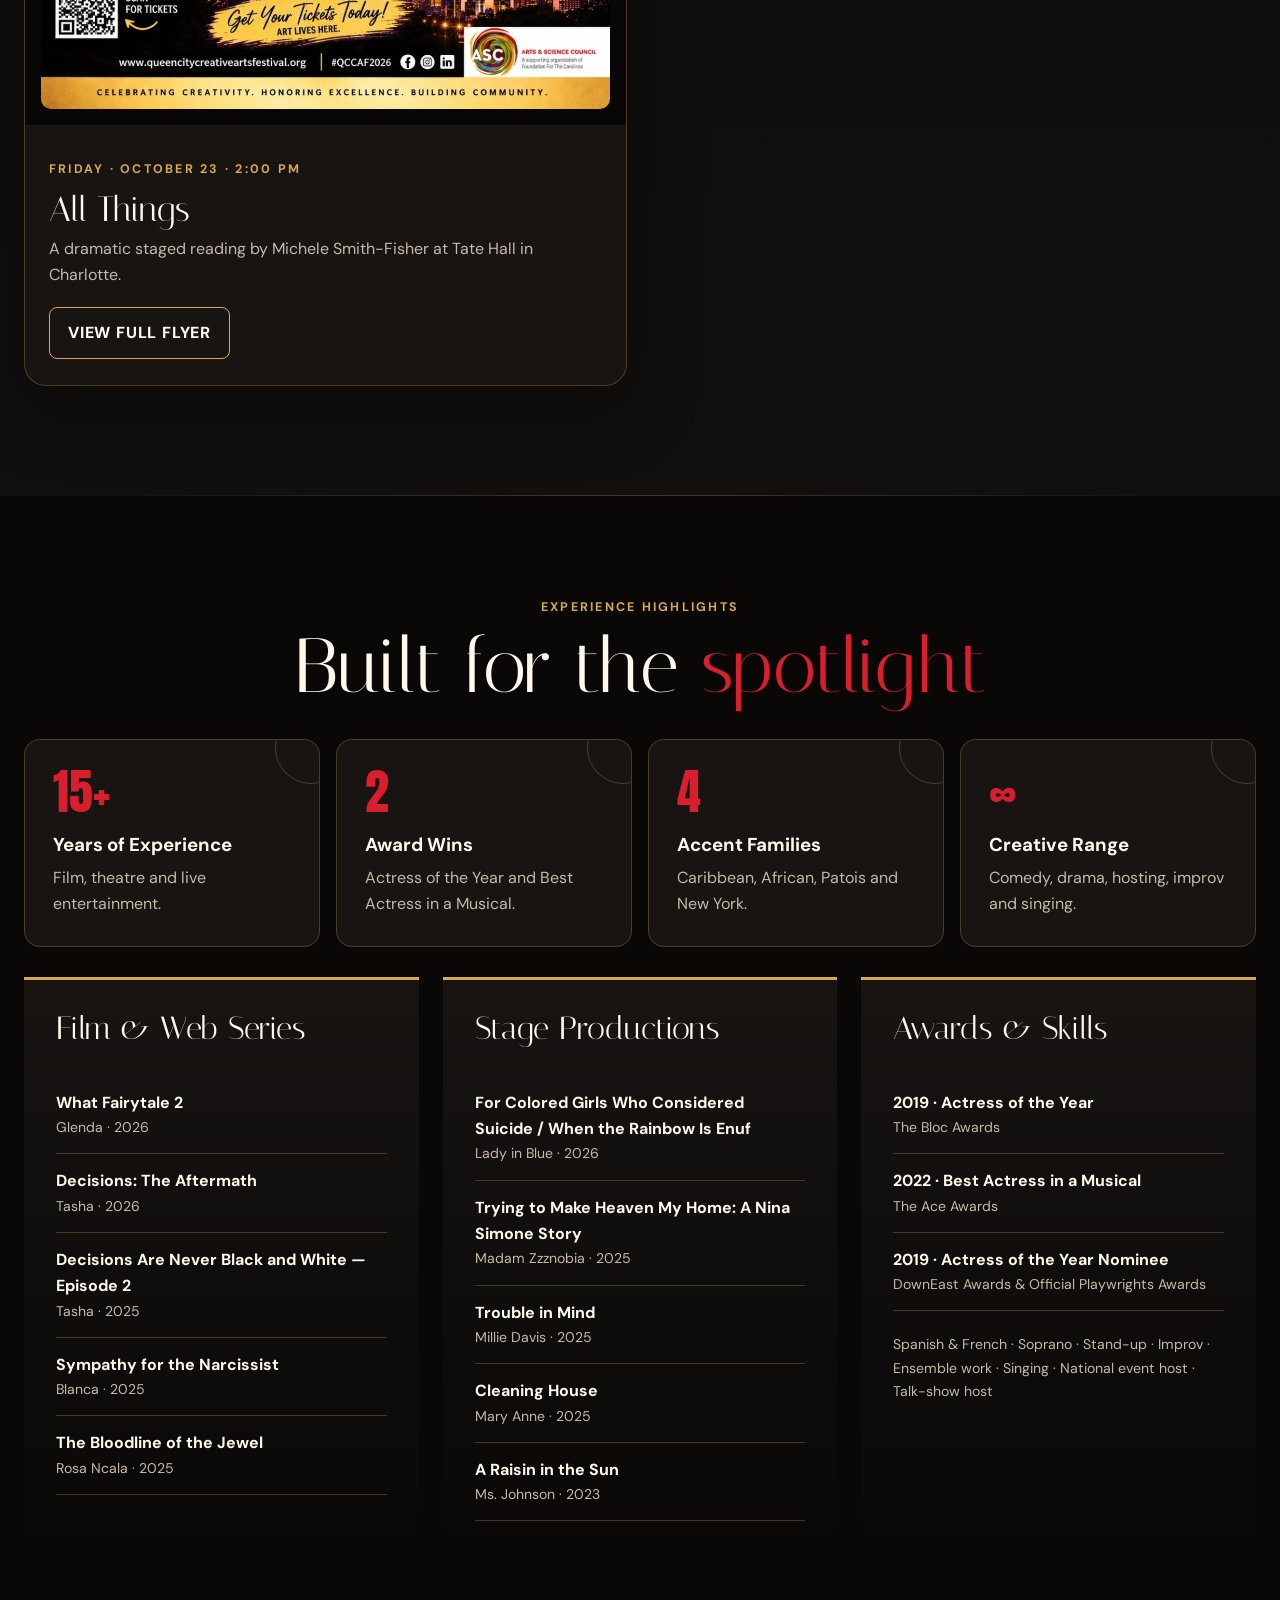
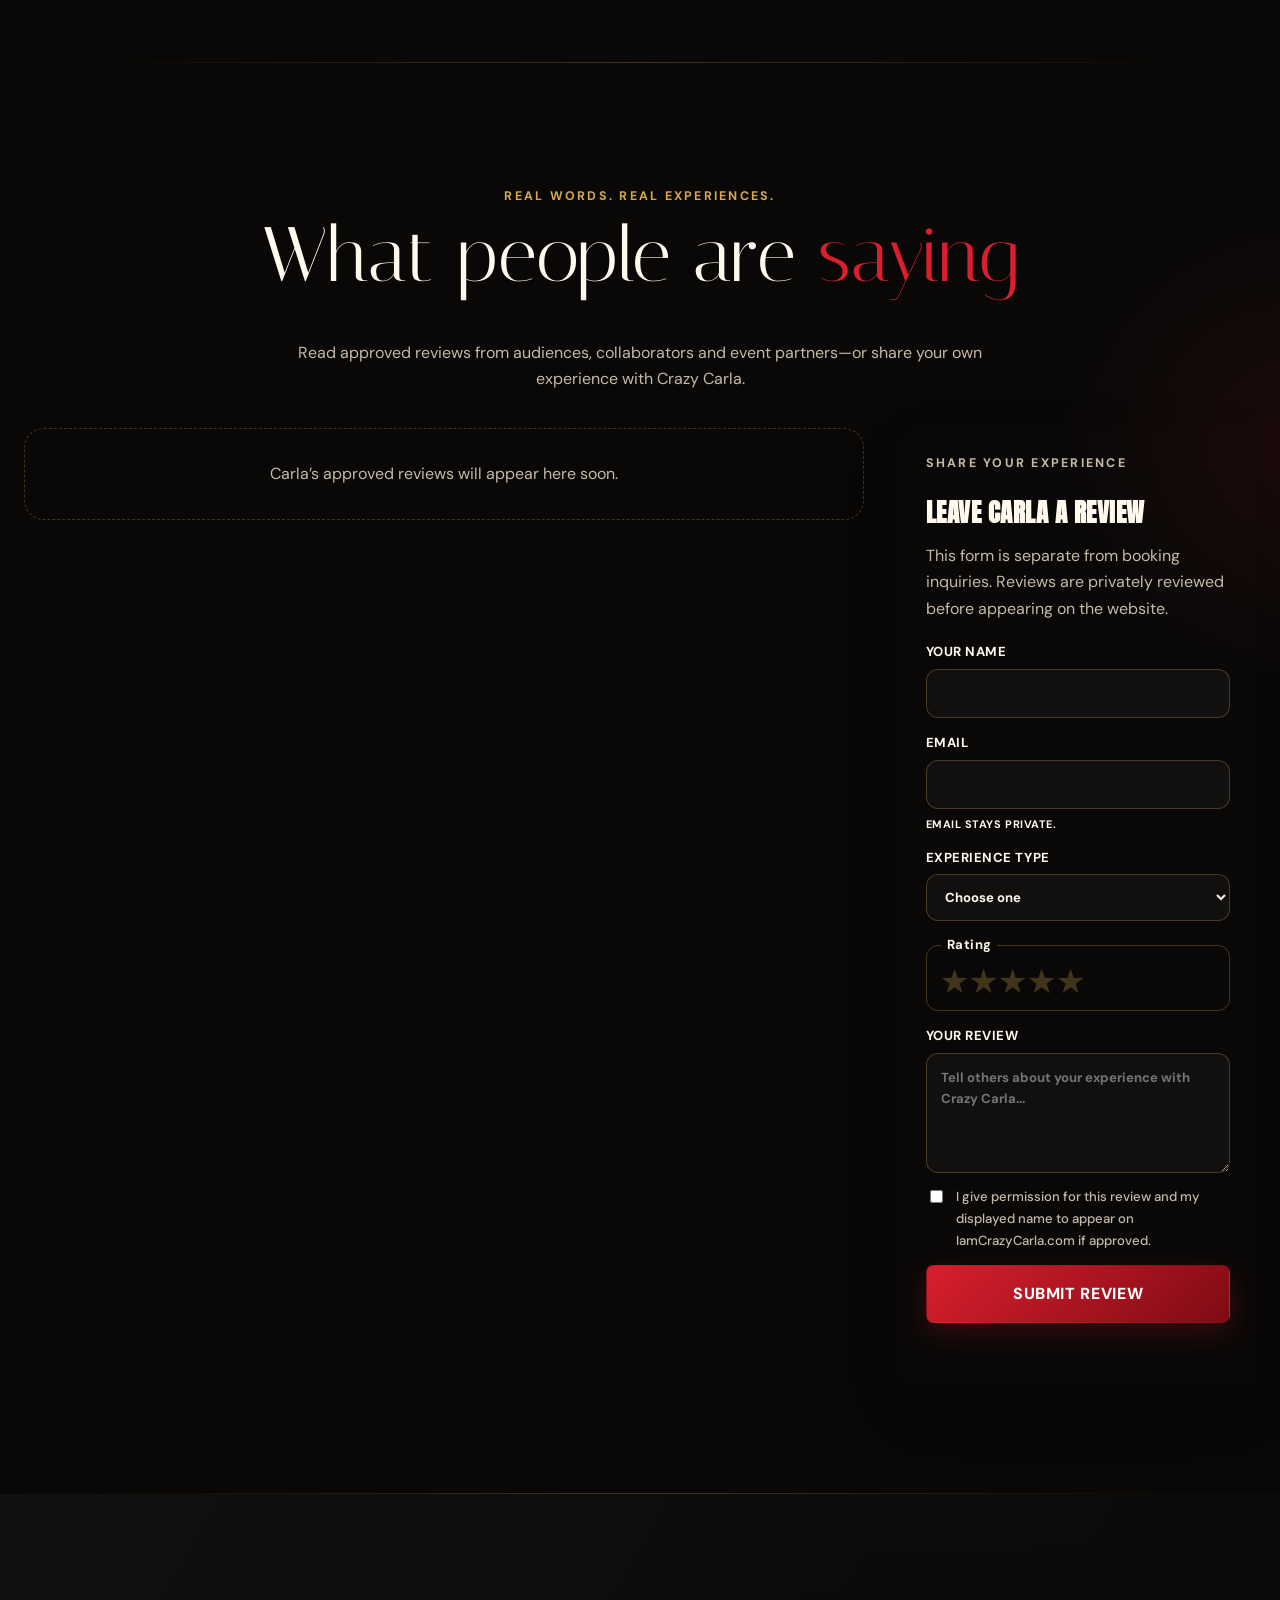
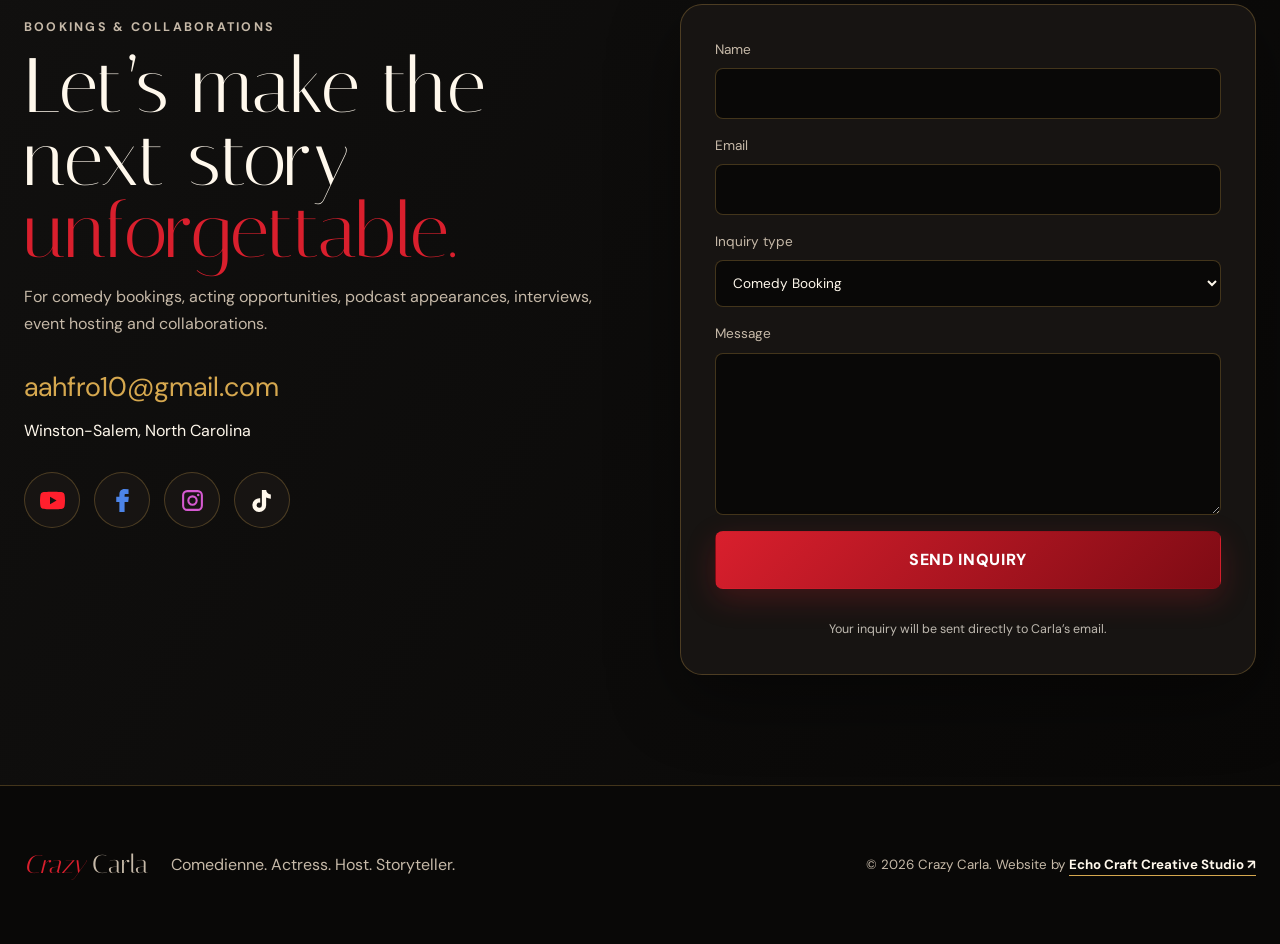
==== commit f8bc845e: "Refresh review loader cache after mobile fallback fix" ====
--- a/index.html
+++ b/index.html
@@ -242,7 +242,7 @@
 </script>
 <script src="https://cdn.jsdelivr.net/npm/@supabase/supabase-js@2" defer></script>
 <script src="js/supabase-config.js?v=20261009-1" defer></script>
-<script src="js/reviews.js?v=20261009-1" defer></script>
+<script src="js/reviews.js?v=20261009-2" defer></script>
 <script src="js/main.js" defer></script>
 <script>
 (() => {
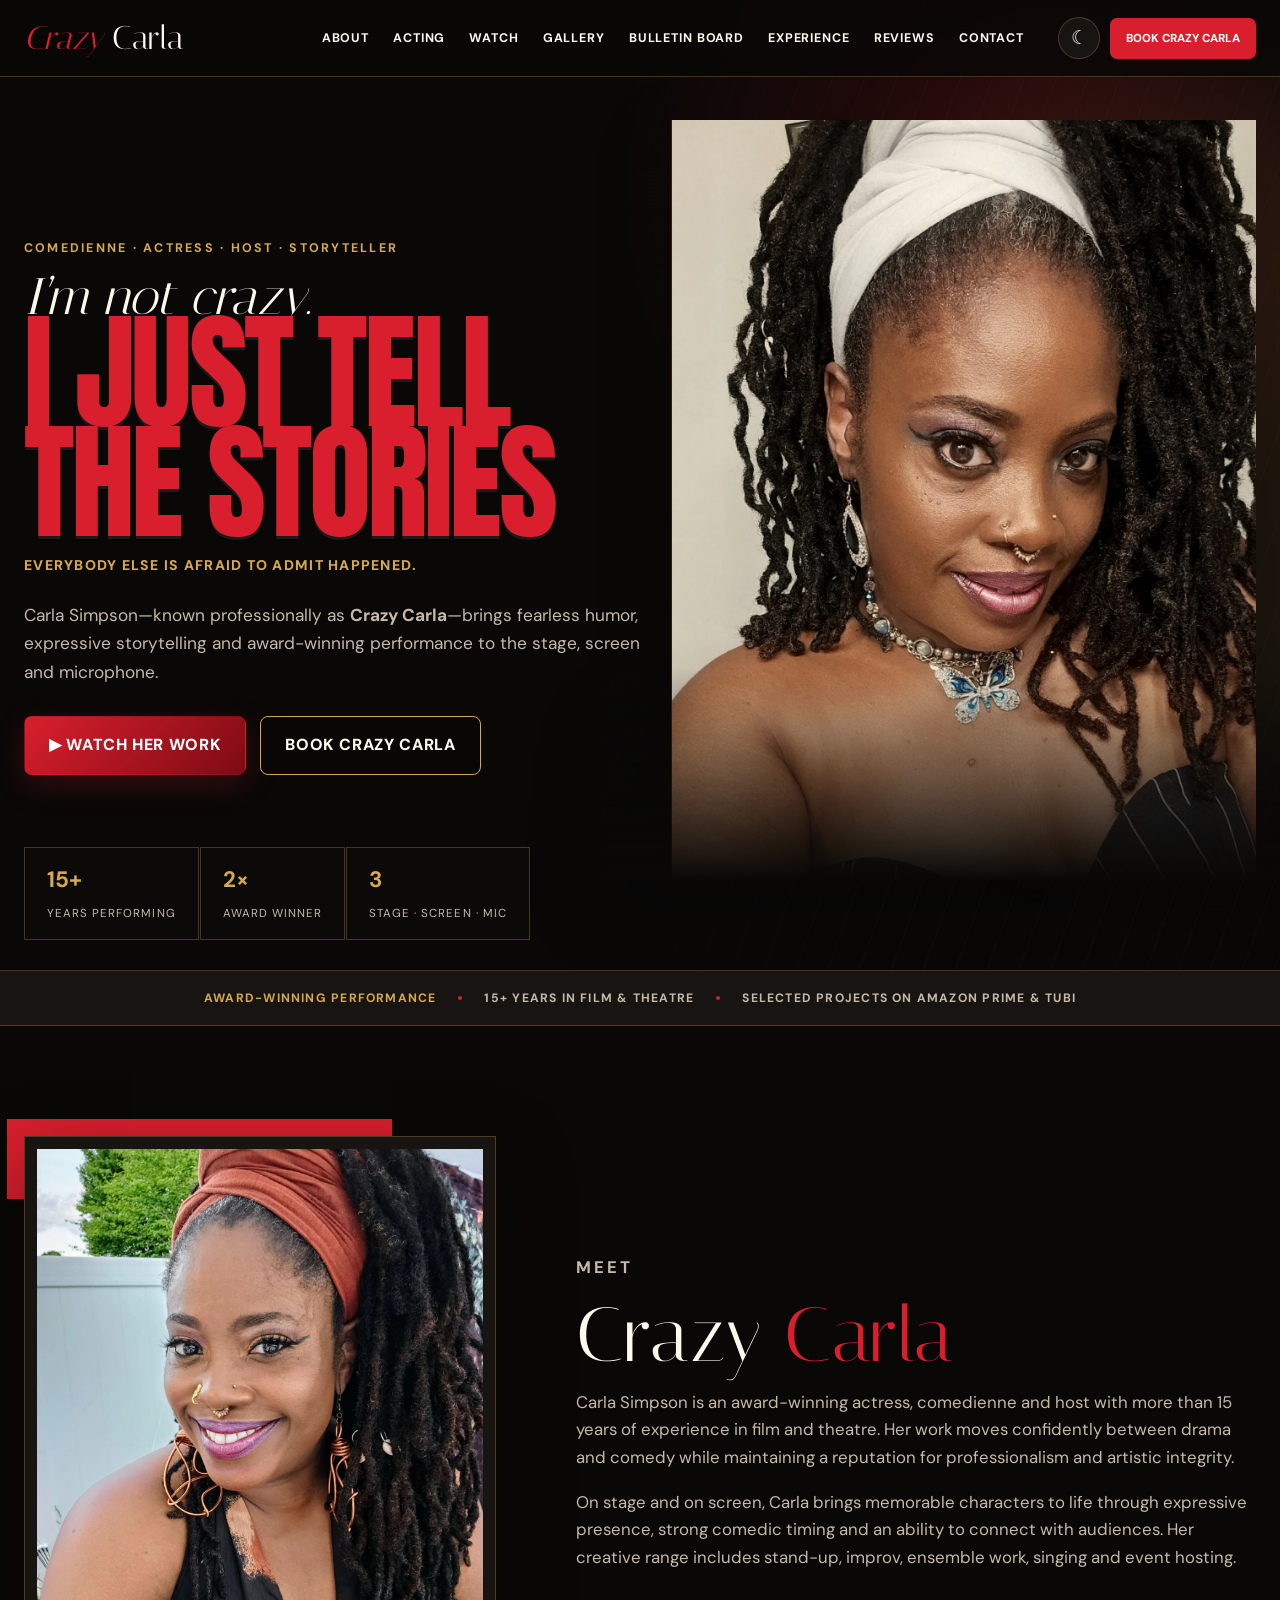
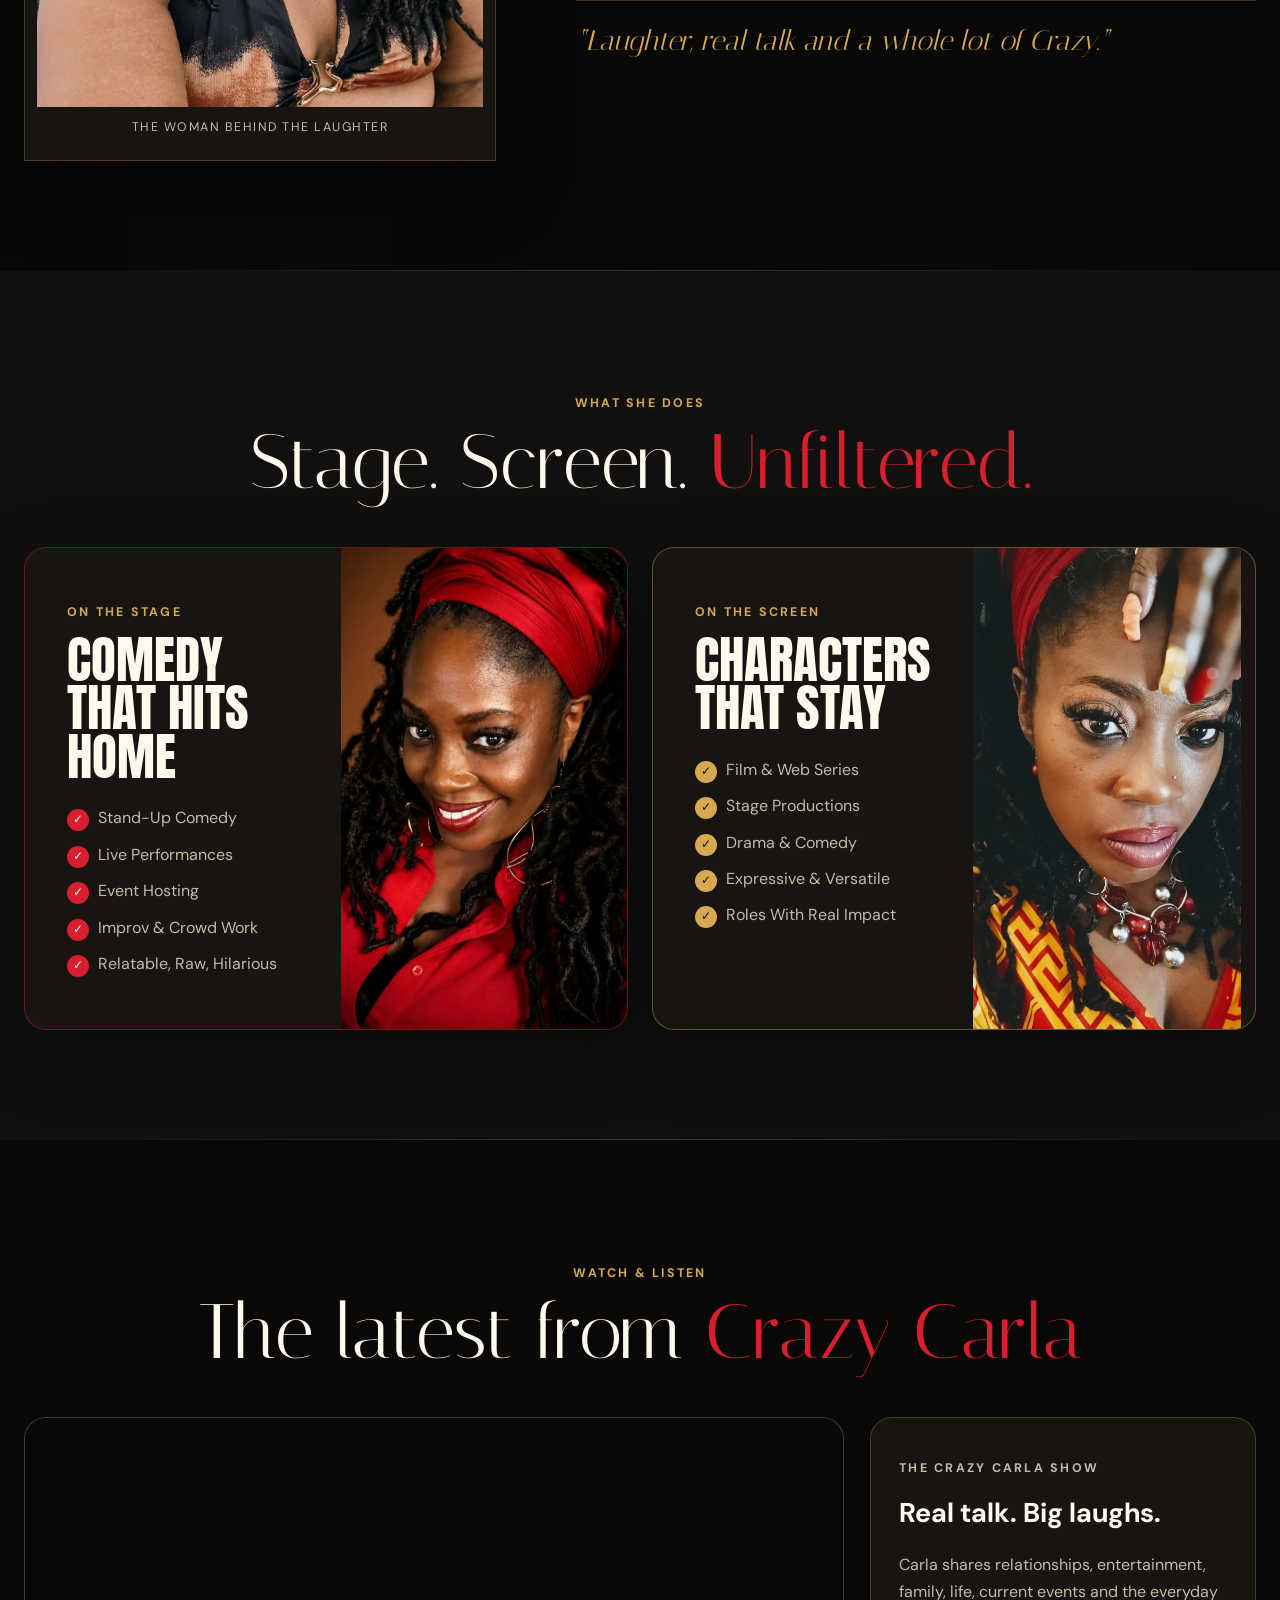
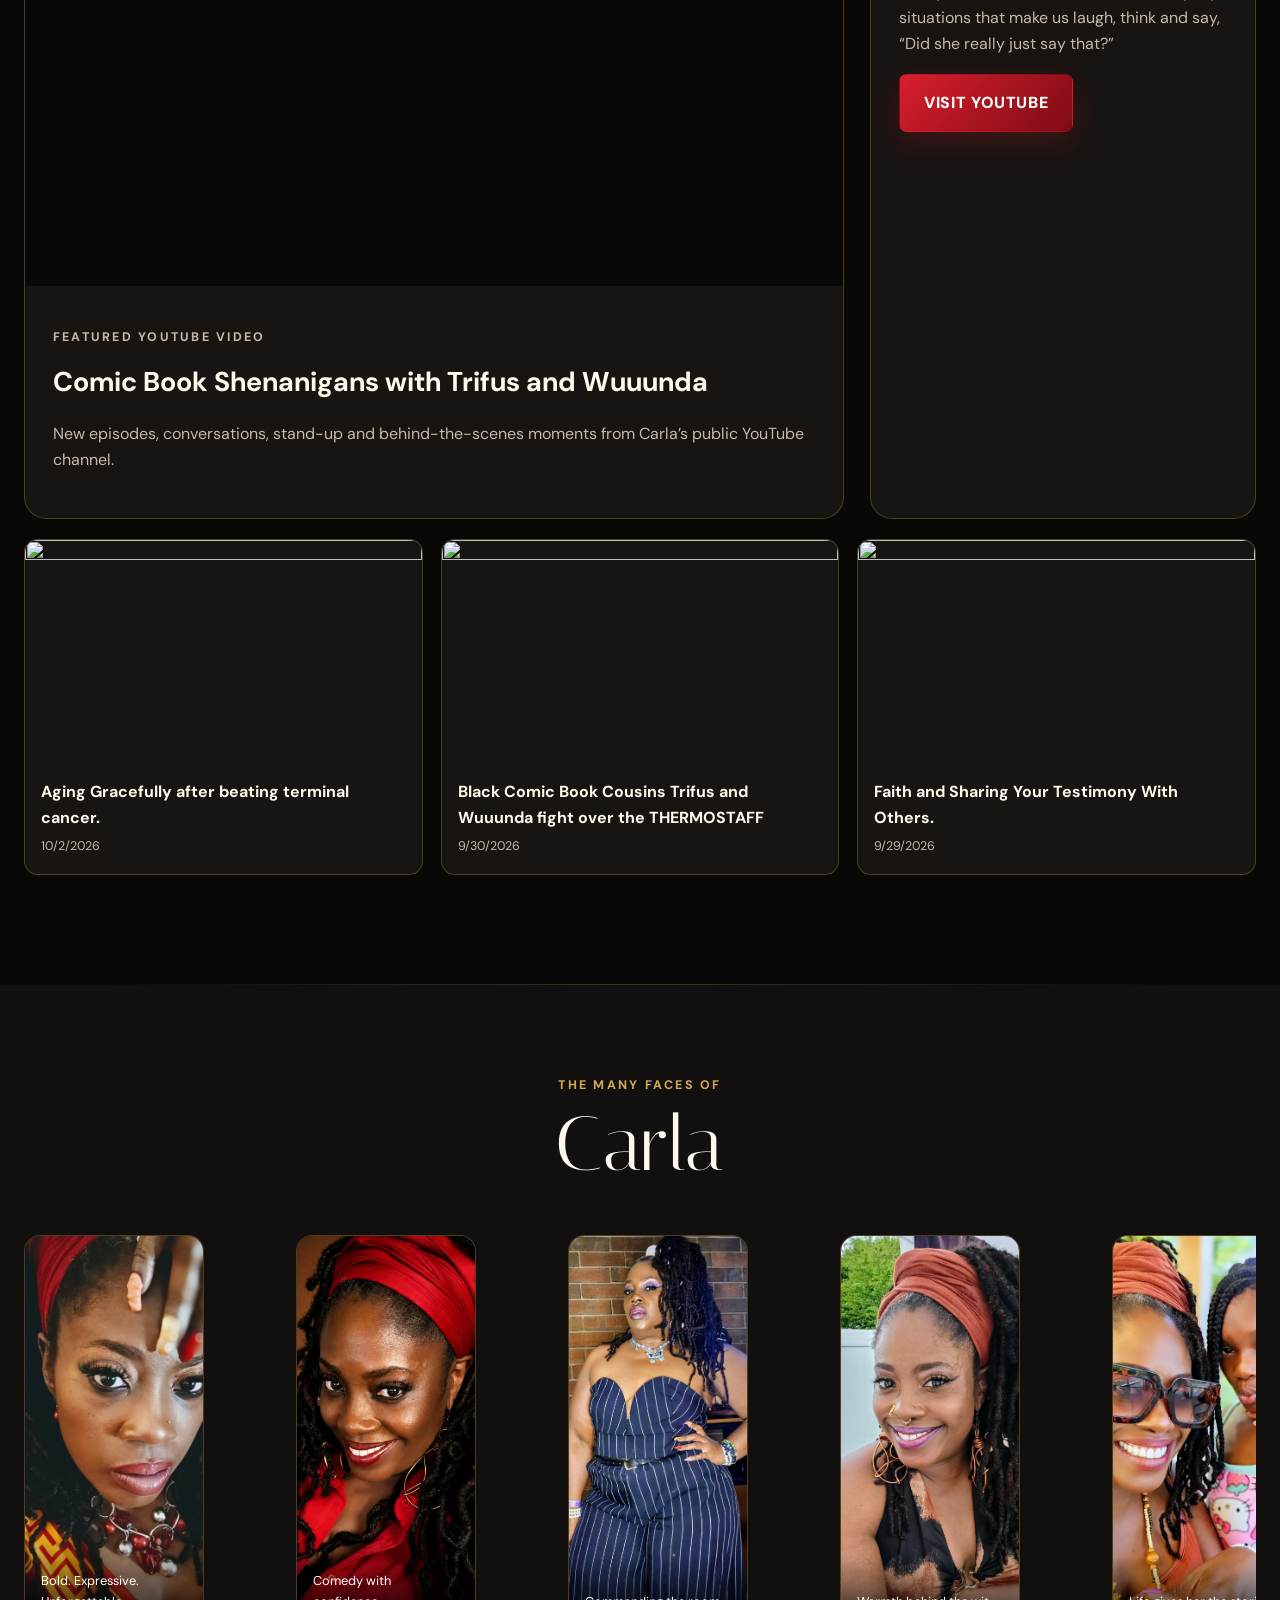
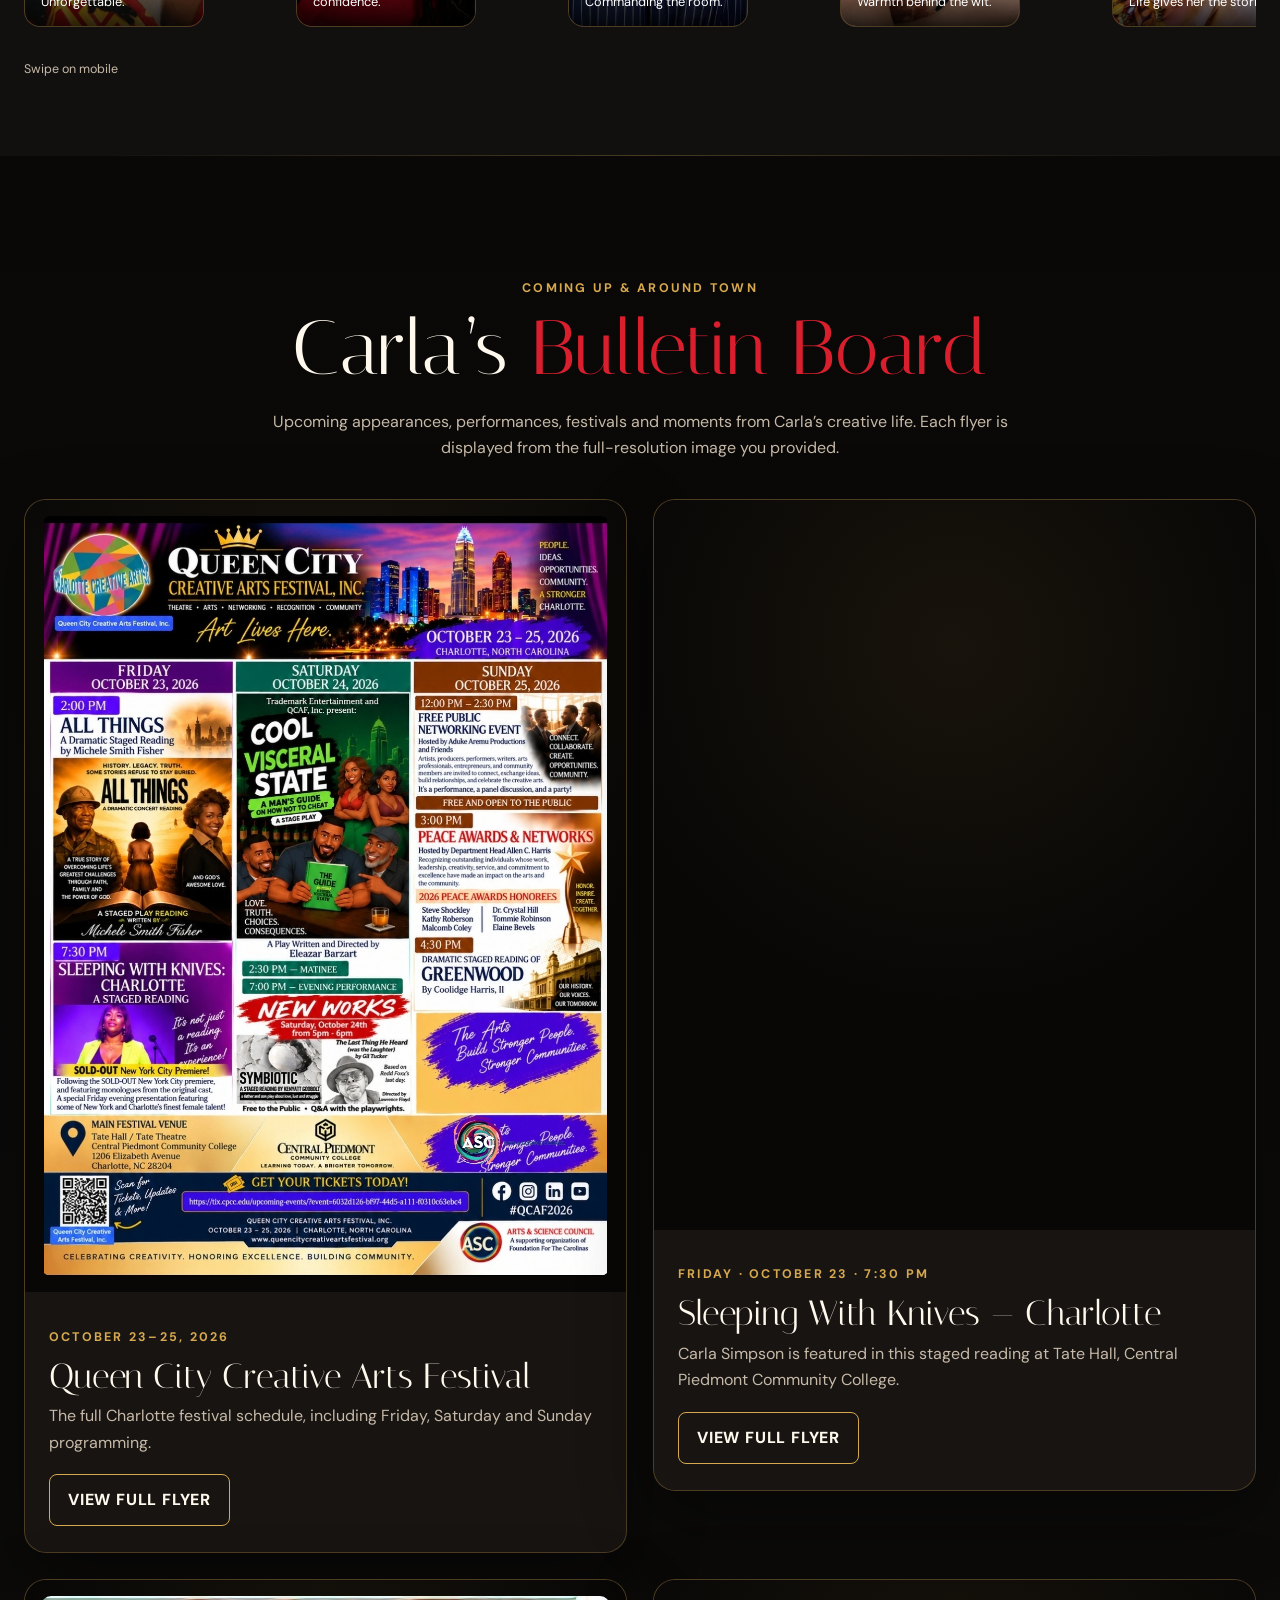
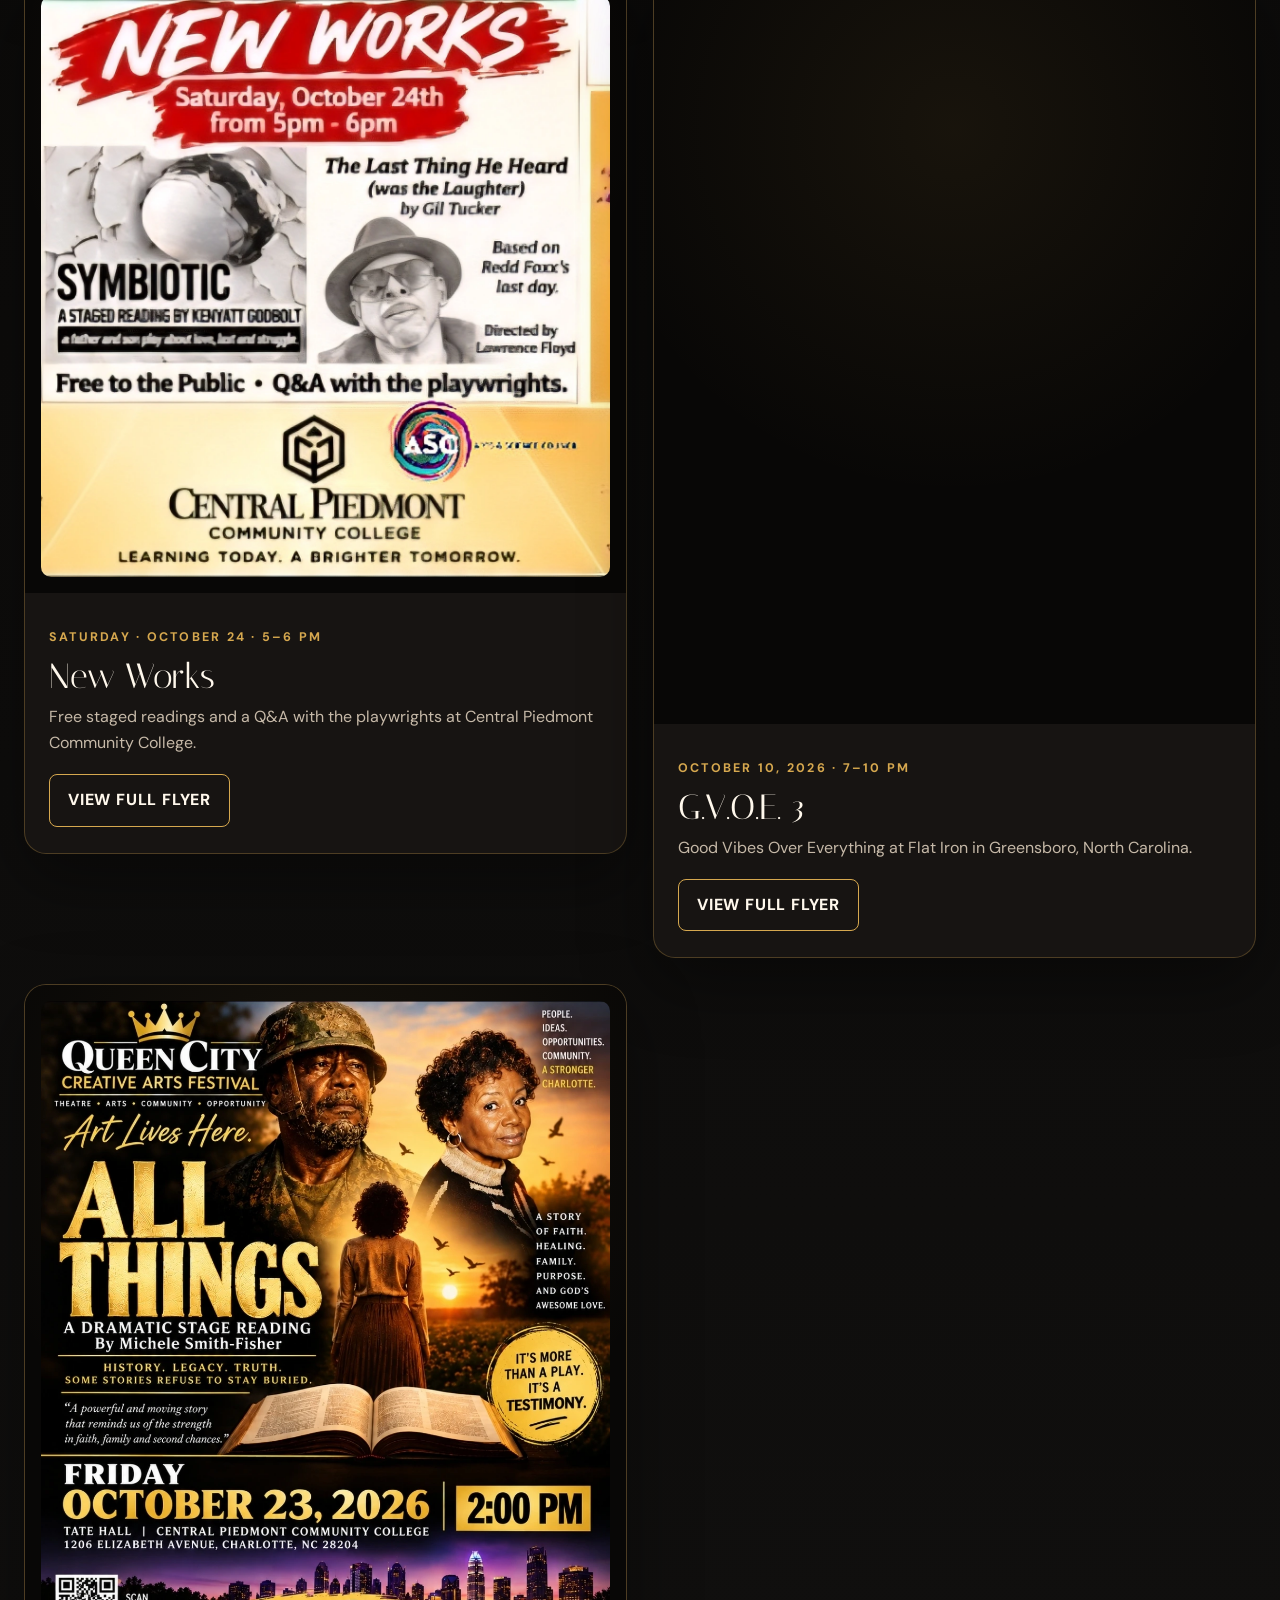
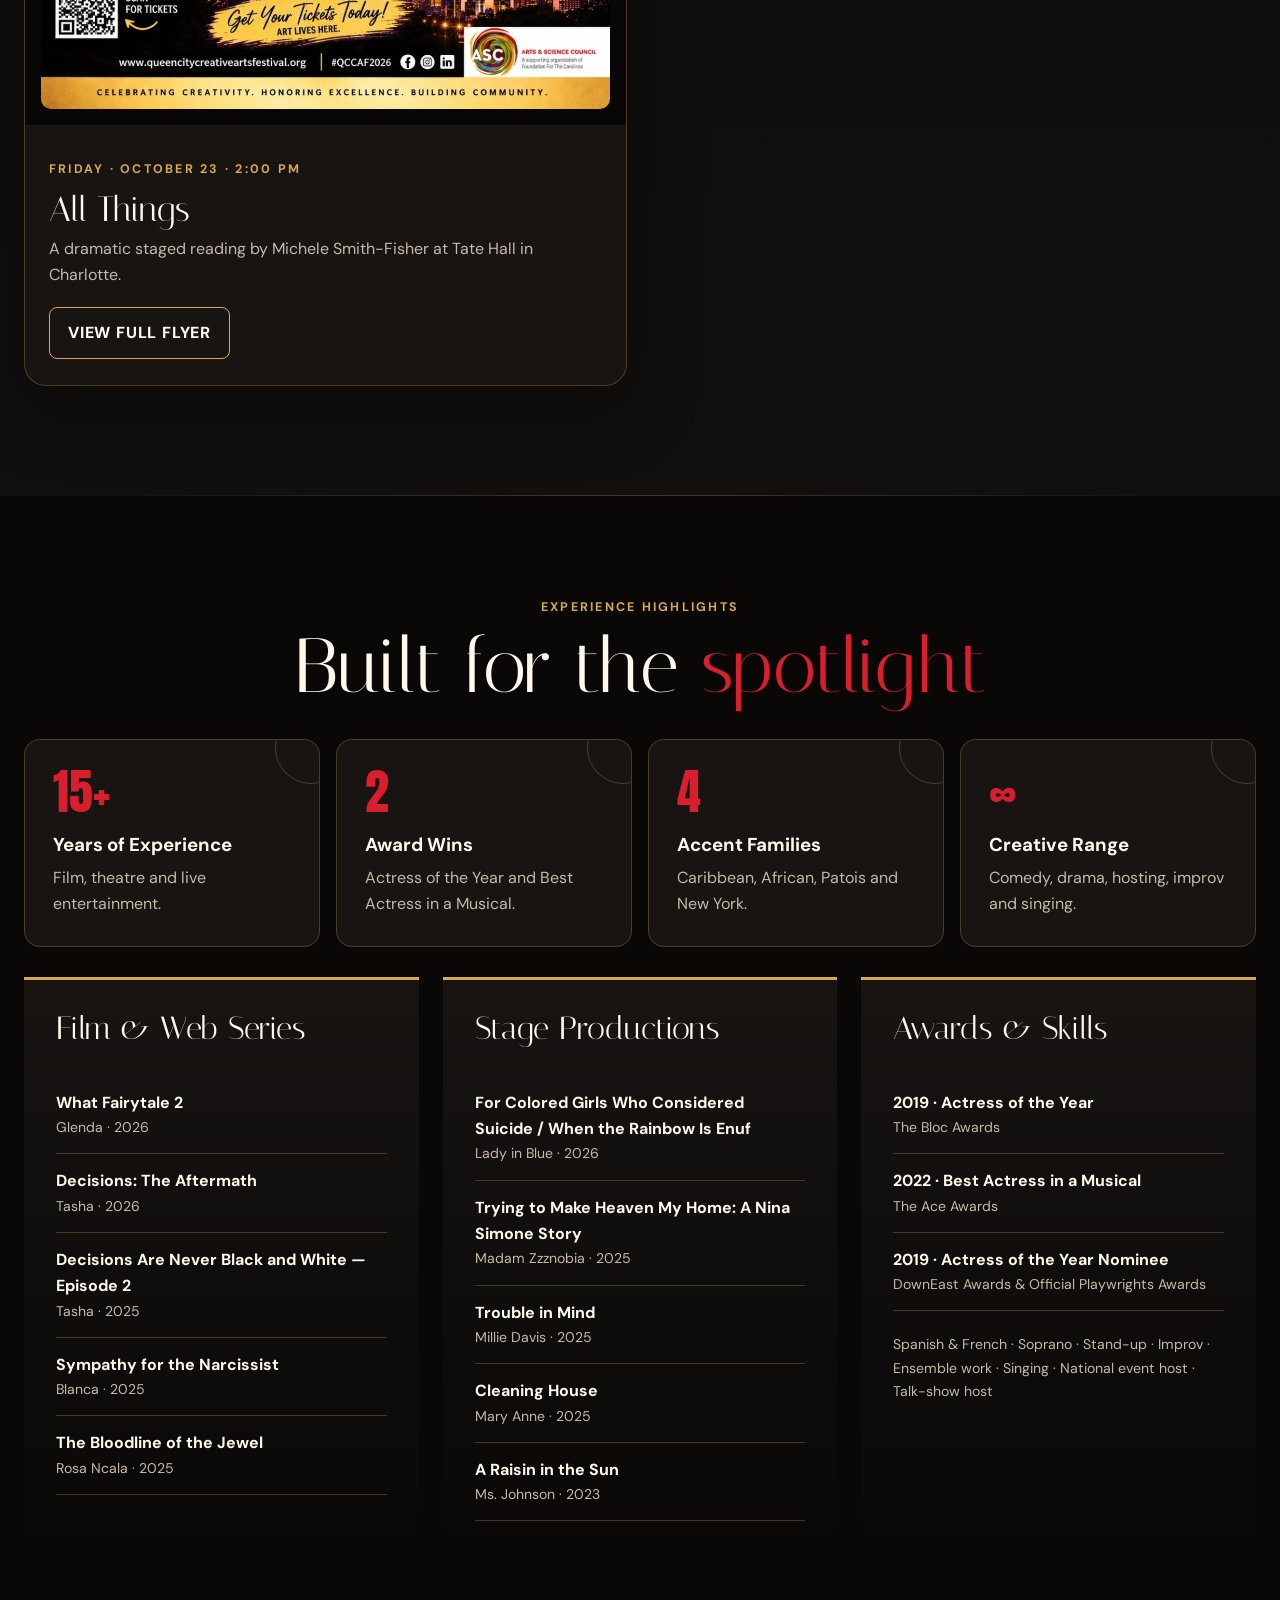
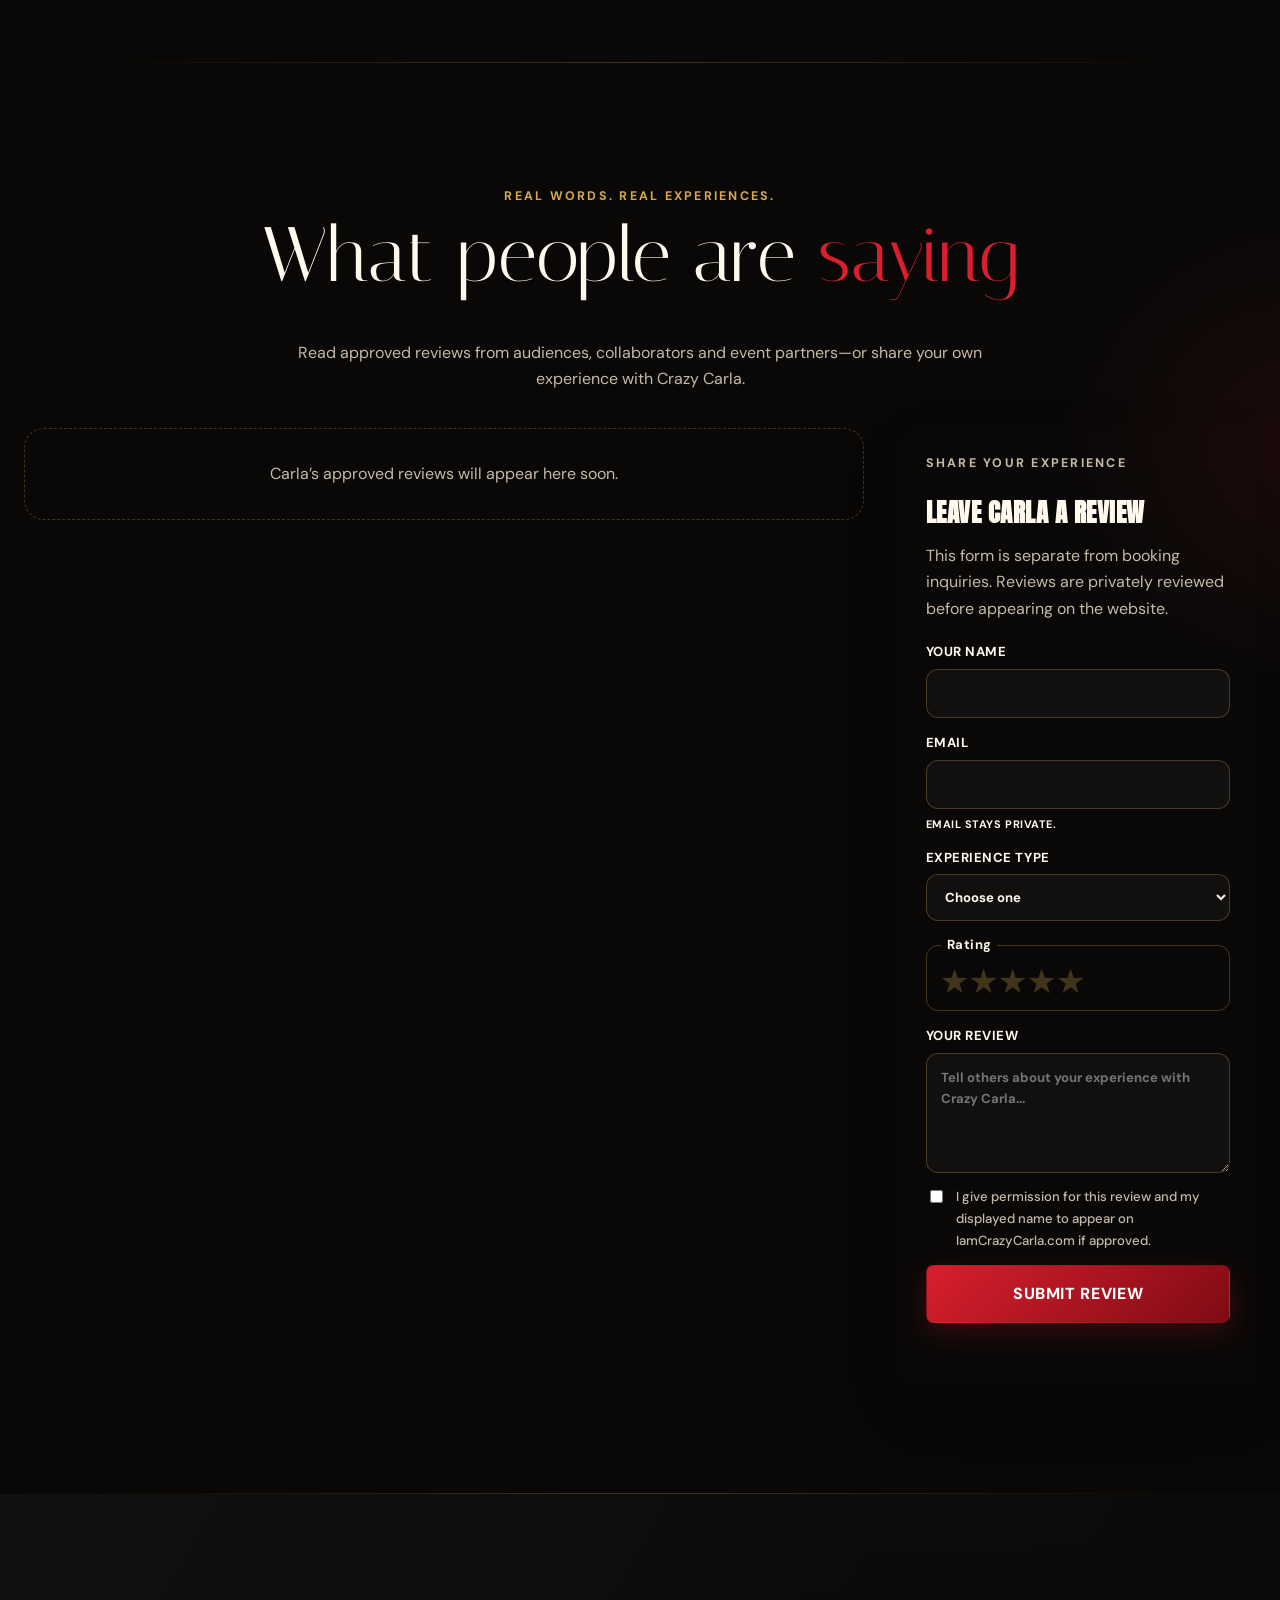
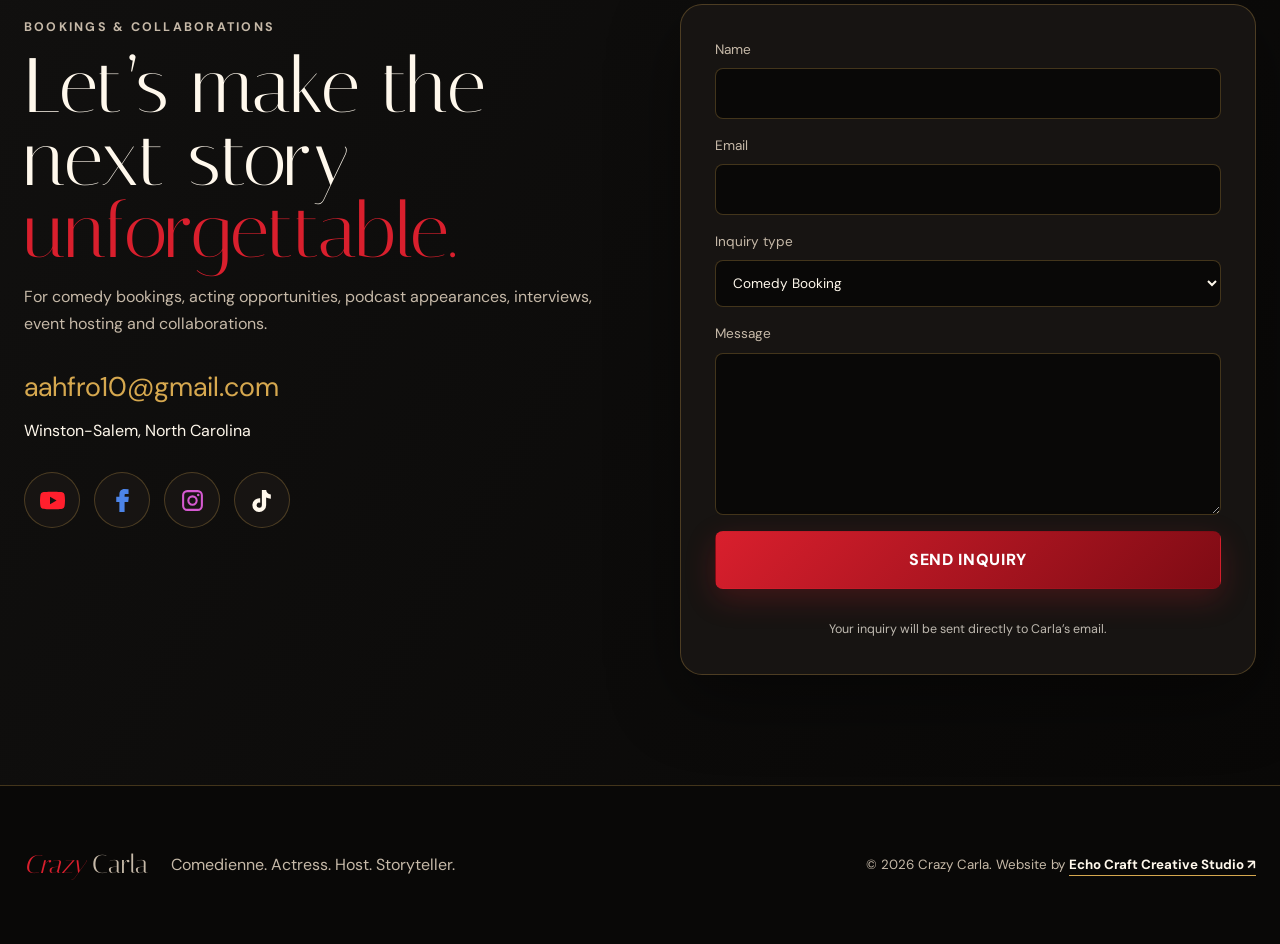
==== commit b64fa74c: "Force mobile browsers to load updated review typography" ====
--- a/index.html
+++ b/index.html
@@ -17,7 +17,7 @@
   <link rel="preconnect" href="https://fonts.googleapis.com">
   <link rel="preconnect" href="https://fonts.gstatic.com" crossorigin>
   <link href="https://fonts.googleapis.com/css2?family=Anton&family=DM+Sans:wght@400;500;600;700&family=Italiana&display=swap" rel="stylesheet">
-  <link rel="stylesheet" href="css/style.css">
+  <link rel="stylesheet" href="css/style.css?v=20261009-3">
   <link rel="stylesheet" href="css/navigation.css">
   <link rel="stylesheet" href="css/responsive.css">
 </head>
--- a/css/style.css
+++ b/css/style.css
@@ -46,7 +46,7 @@
 .review-card:hover{transform:translateY(-5px);border-color:color-mix(in srgb,var(--accent) 50%,var(--line));box-shadow:0 24px 55px rgba(0,0,0,.18)}
 .review-card.featured{grid-column:span 2;background:linear-gradient(145deg,color-mix(in srgb,var(--accent) 11%,var(--card)),var(--card))}
 .review-stars{letter-spacing:.13em;color:var(--gold);font-size:1rem;margin-bottom:1rem;position:relative;z-index:1}
-.review-card blockquote{margin:0 0 1.35rem;font-family:"Italiana",serif;font-size:clamp(1.08rem,1.45vw,1.32rem);line-height:1.52;overflow-wrap:anywhere;position:relative;z-index:1}
+.review-card blockquote{margin:0 0 1.35rem;font-family:"DM Sans",sans-serif;font-size:clamp(1.08rem,1.34vw,1.22rem);font-weight:500;line-height:1.68;letter-spacing:.002em;color:var(--text);overflow-wrap:anywhere;position:relative;z-index:1}
 .review-meta{display:flex;flex-wrap:wrap;gap:.45rem .7rem;align-items:center;color:var(--muted);font-size:.86rem;margin-top:auto;padding-top:.25rem}
 .review-meta strong{color:var(--text)}
 .review-category{padding:.25rem .58rem;border:1px solid var(--line);border-radius:999px}
@@ -170,3 +170,15 @@
 .bulletin-lightbox-close{position:absolute;right:14px;top:12px;z-index:2;width:44px;height:44px;display:grid;place-items:center;border-radius:50%;border:1px solid rgba(255,255,255,.28);background:#171412;color:#fff;font:400 30px/1 "DM Sans",sans-serif;cursor:pointer}
 @media(max-width:720px){.bulletin-lightbox{width:98vw;height:95vh;padding:54px 10px 10px;border-radius:12px}.bulletin-lightbox-close{right:10px;top:8px}}
 
+
+/* Review readability upgrade — preserve premium card styling while prioritizing long-form legibility */
+.review-card blockquote{
+  text-wrap:pretty;
+}
+@media(max-width:680px){
+  .review-card blockquote{
+    font-size:1.08rem;
+    line-height:1.72;
+    font-weight:500;
+  }
+}
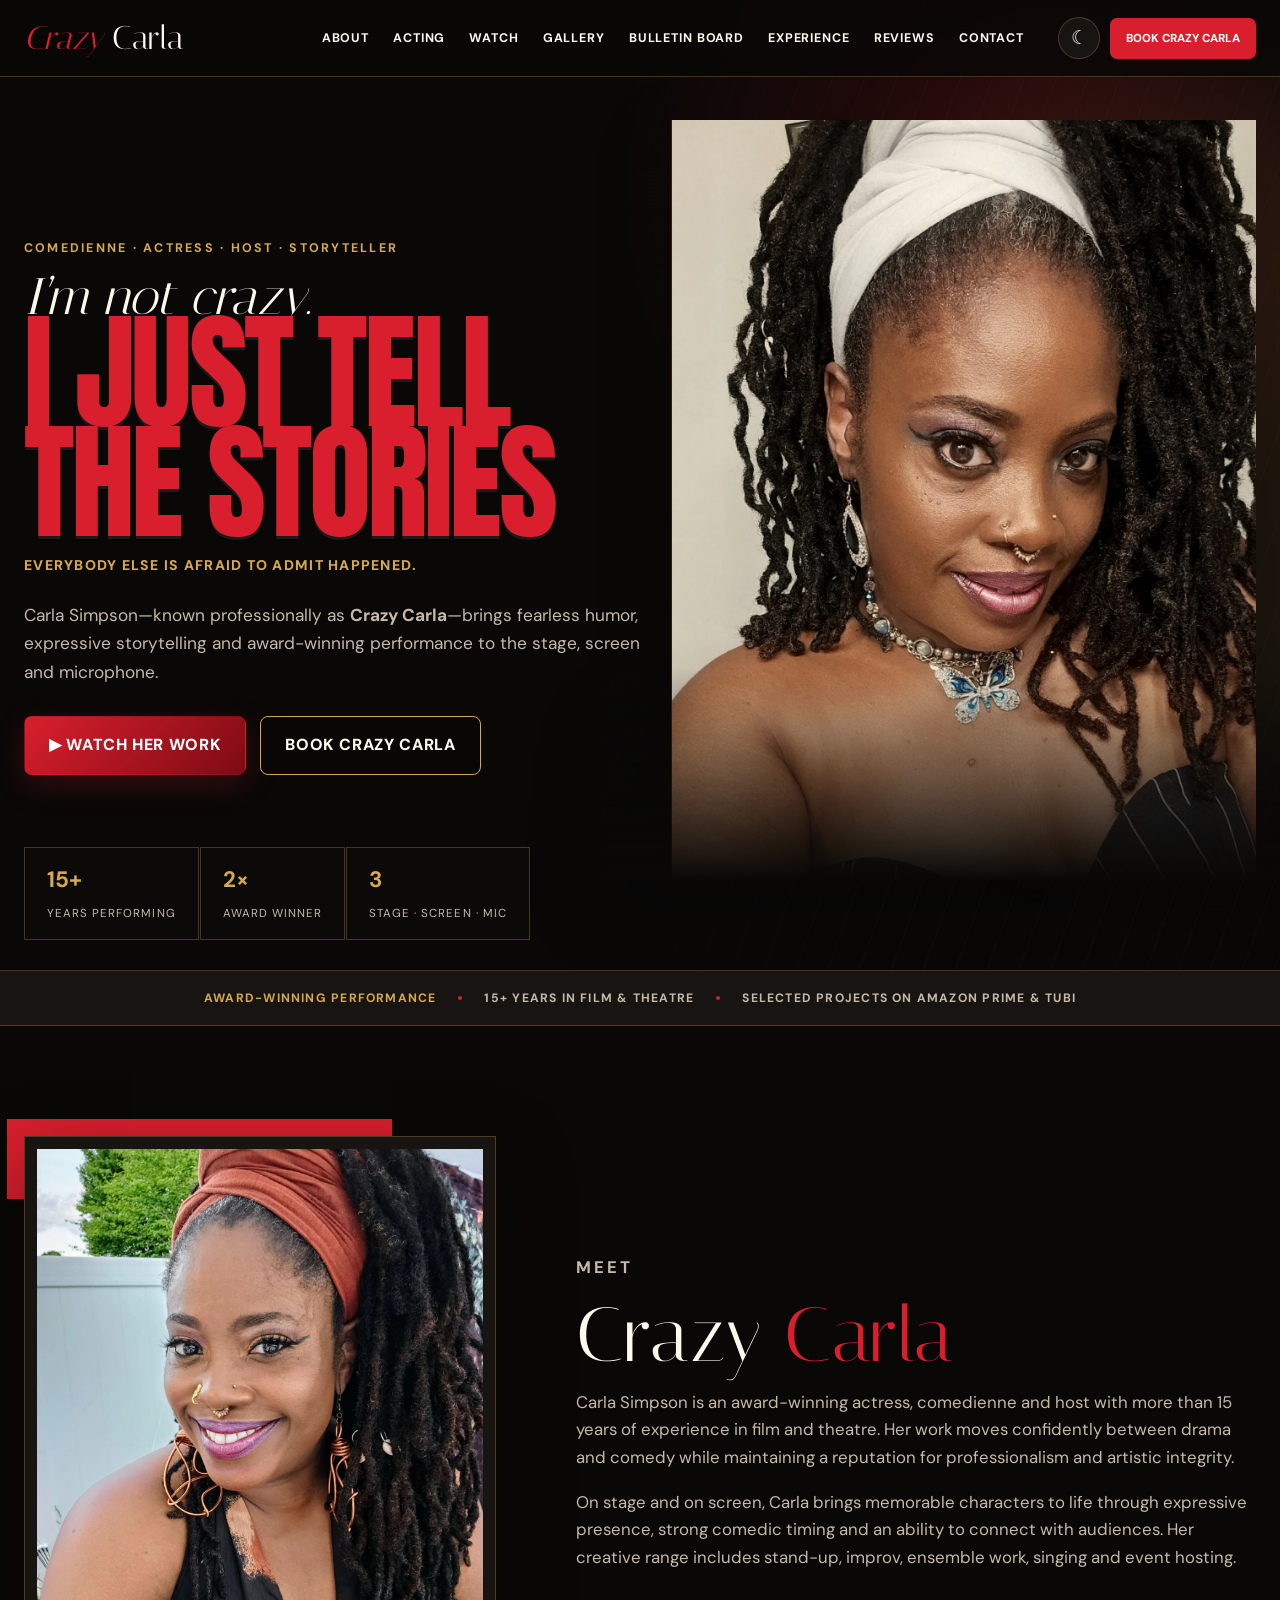
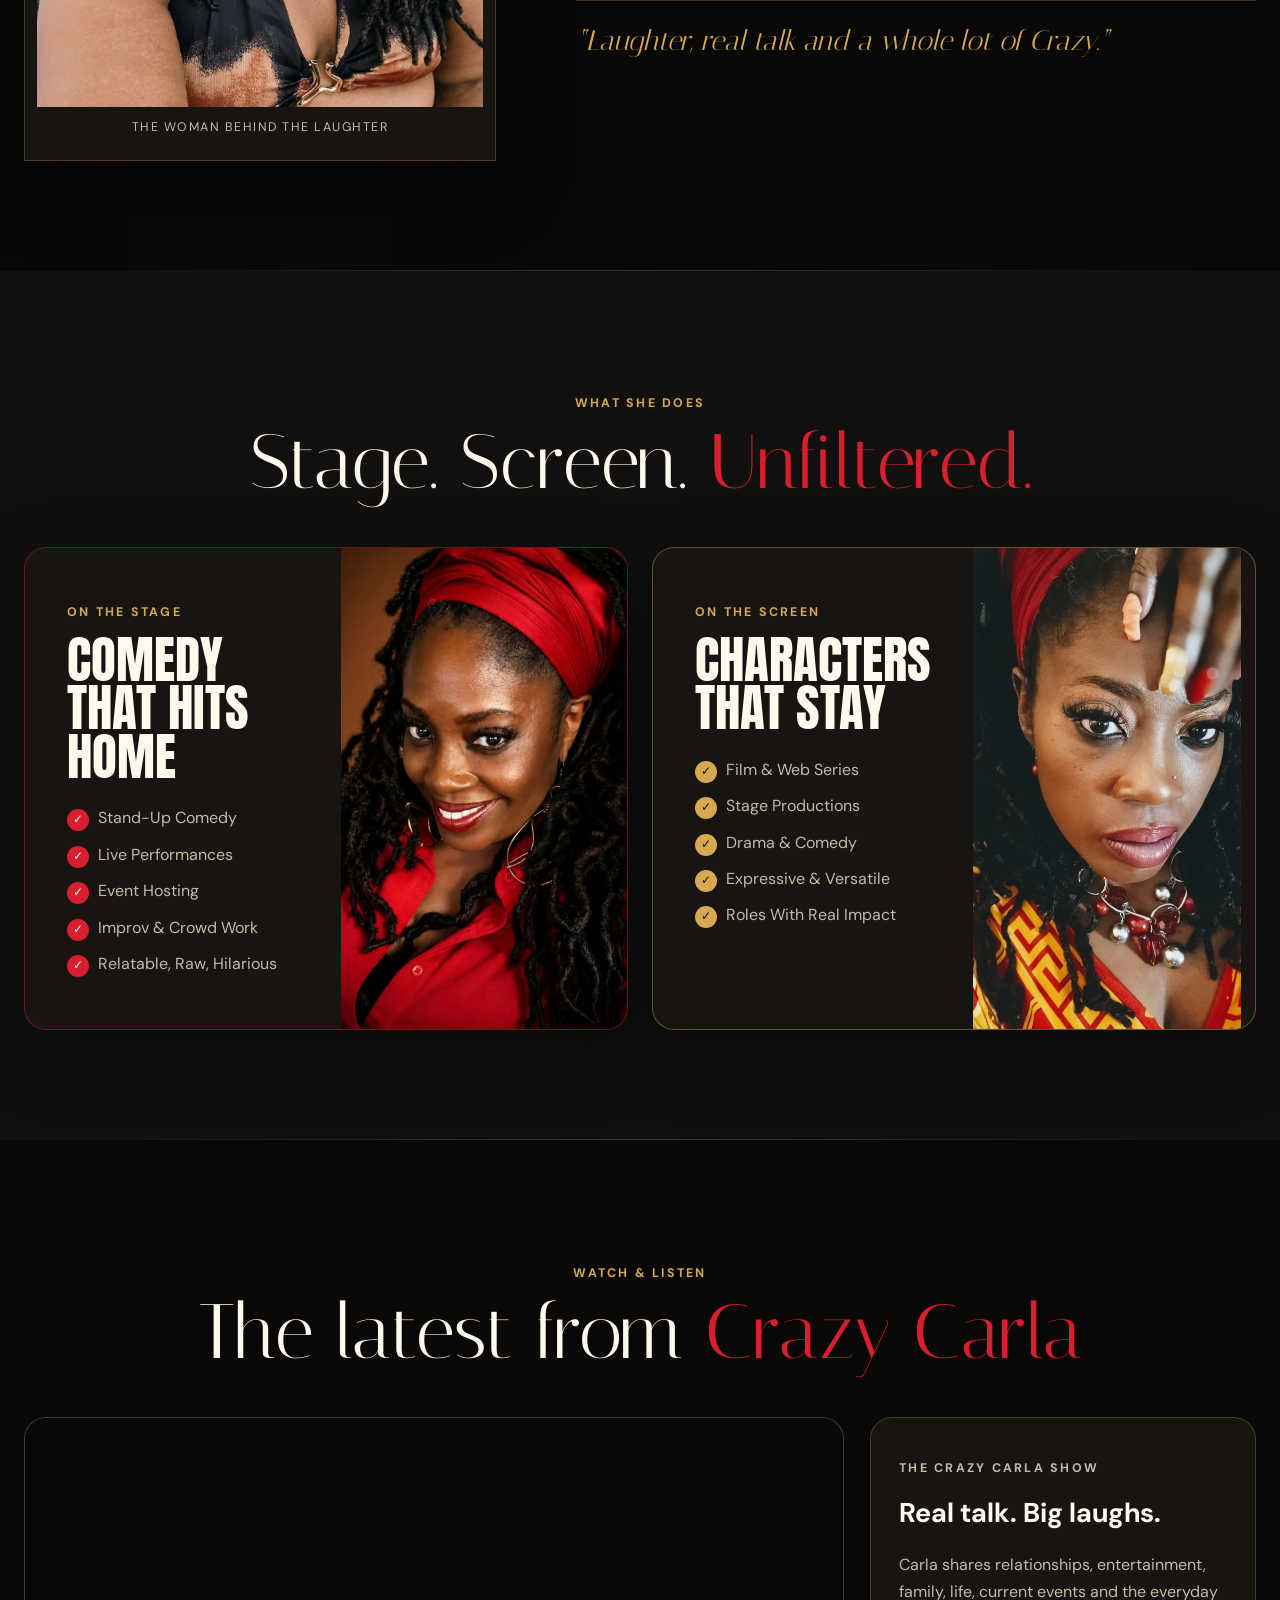
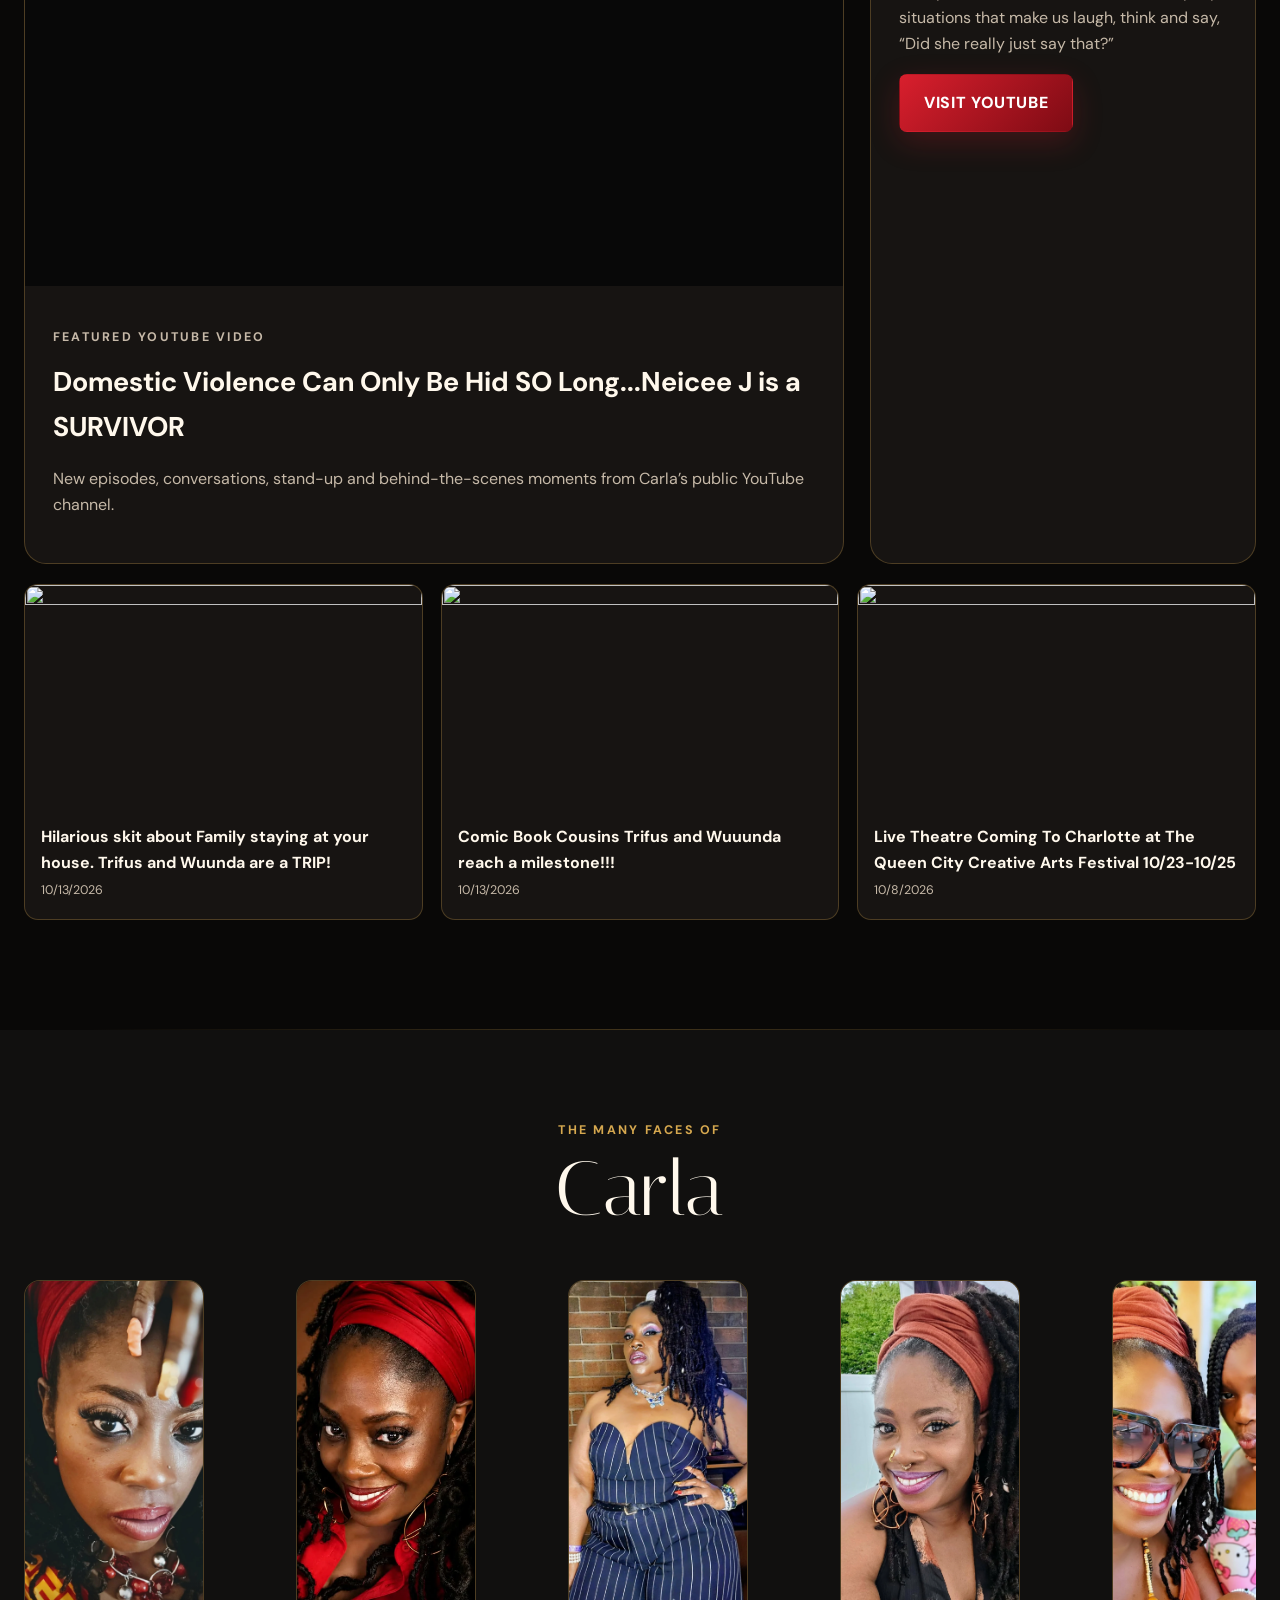
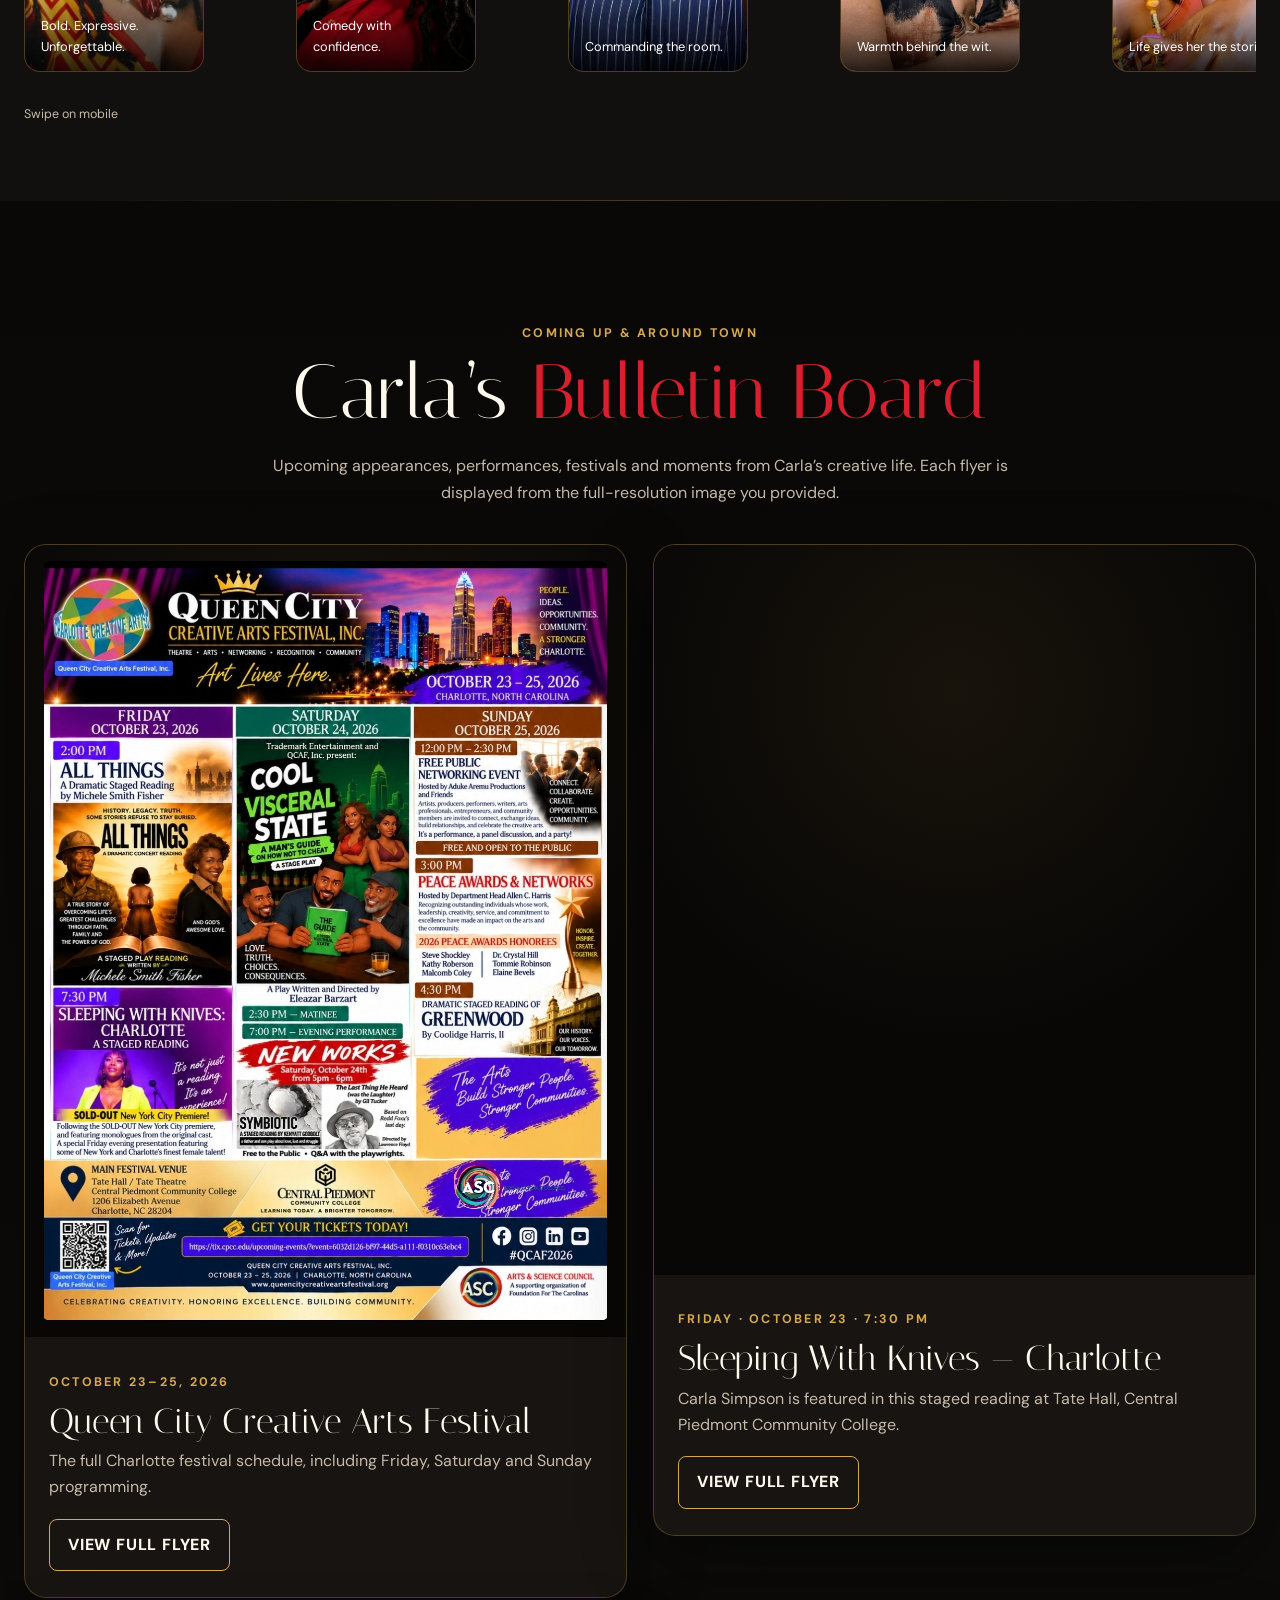
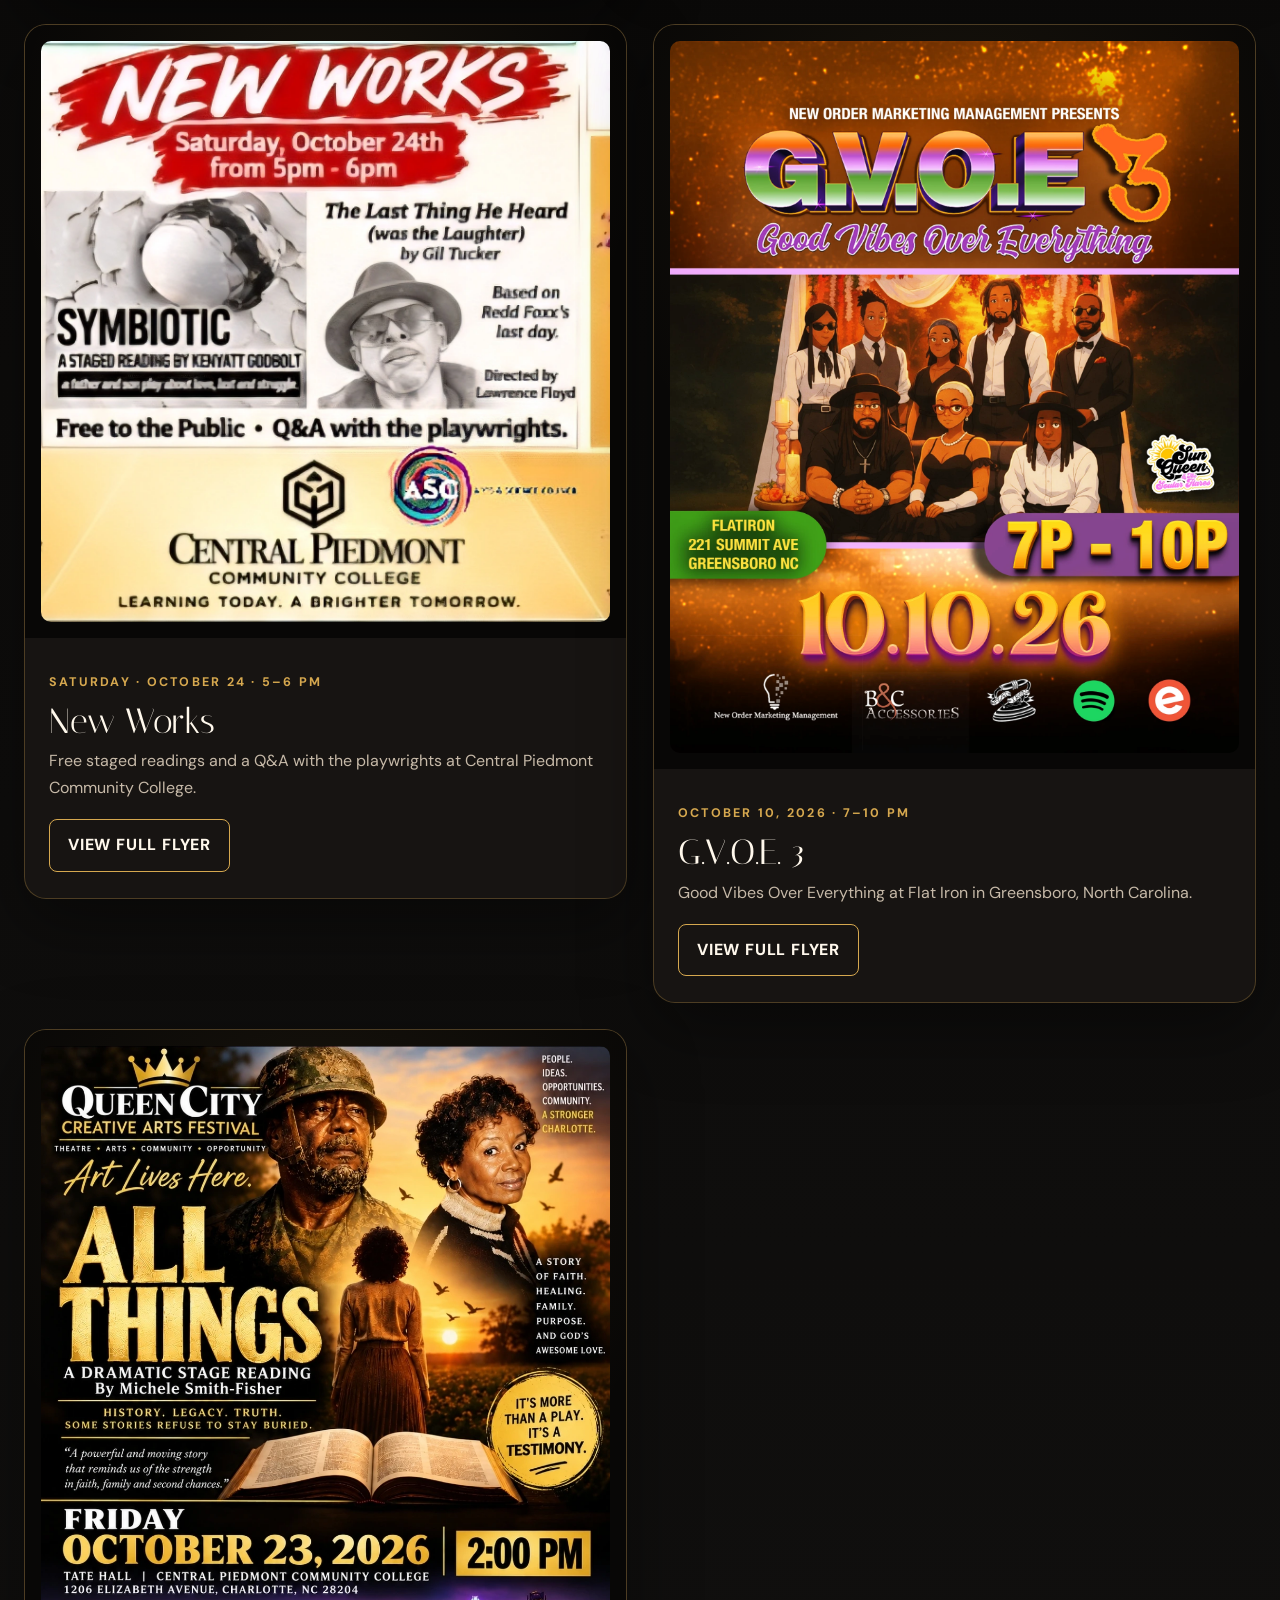
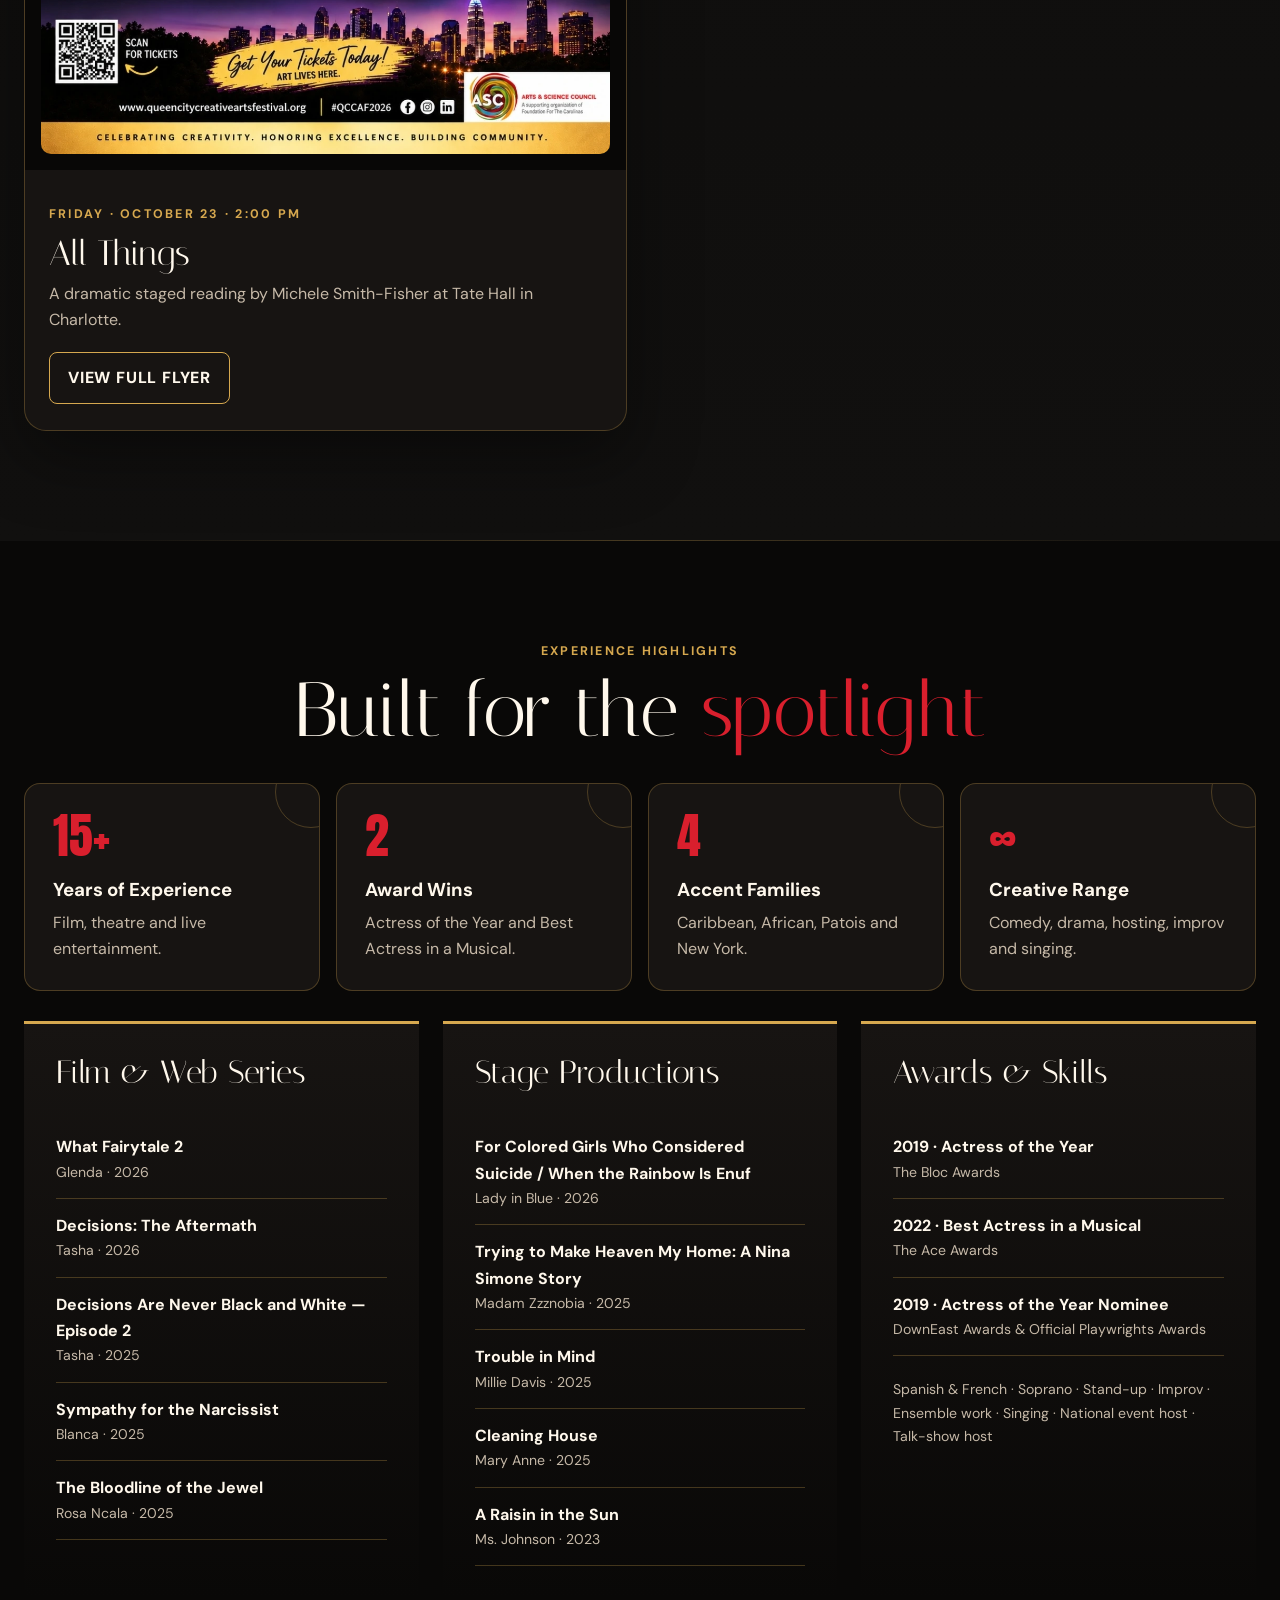
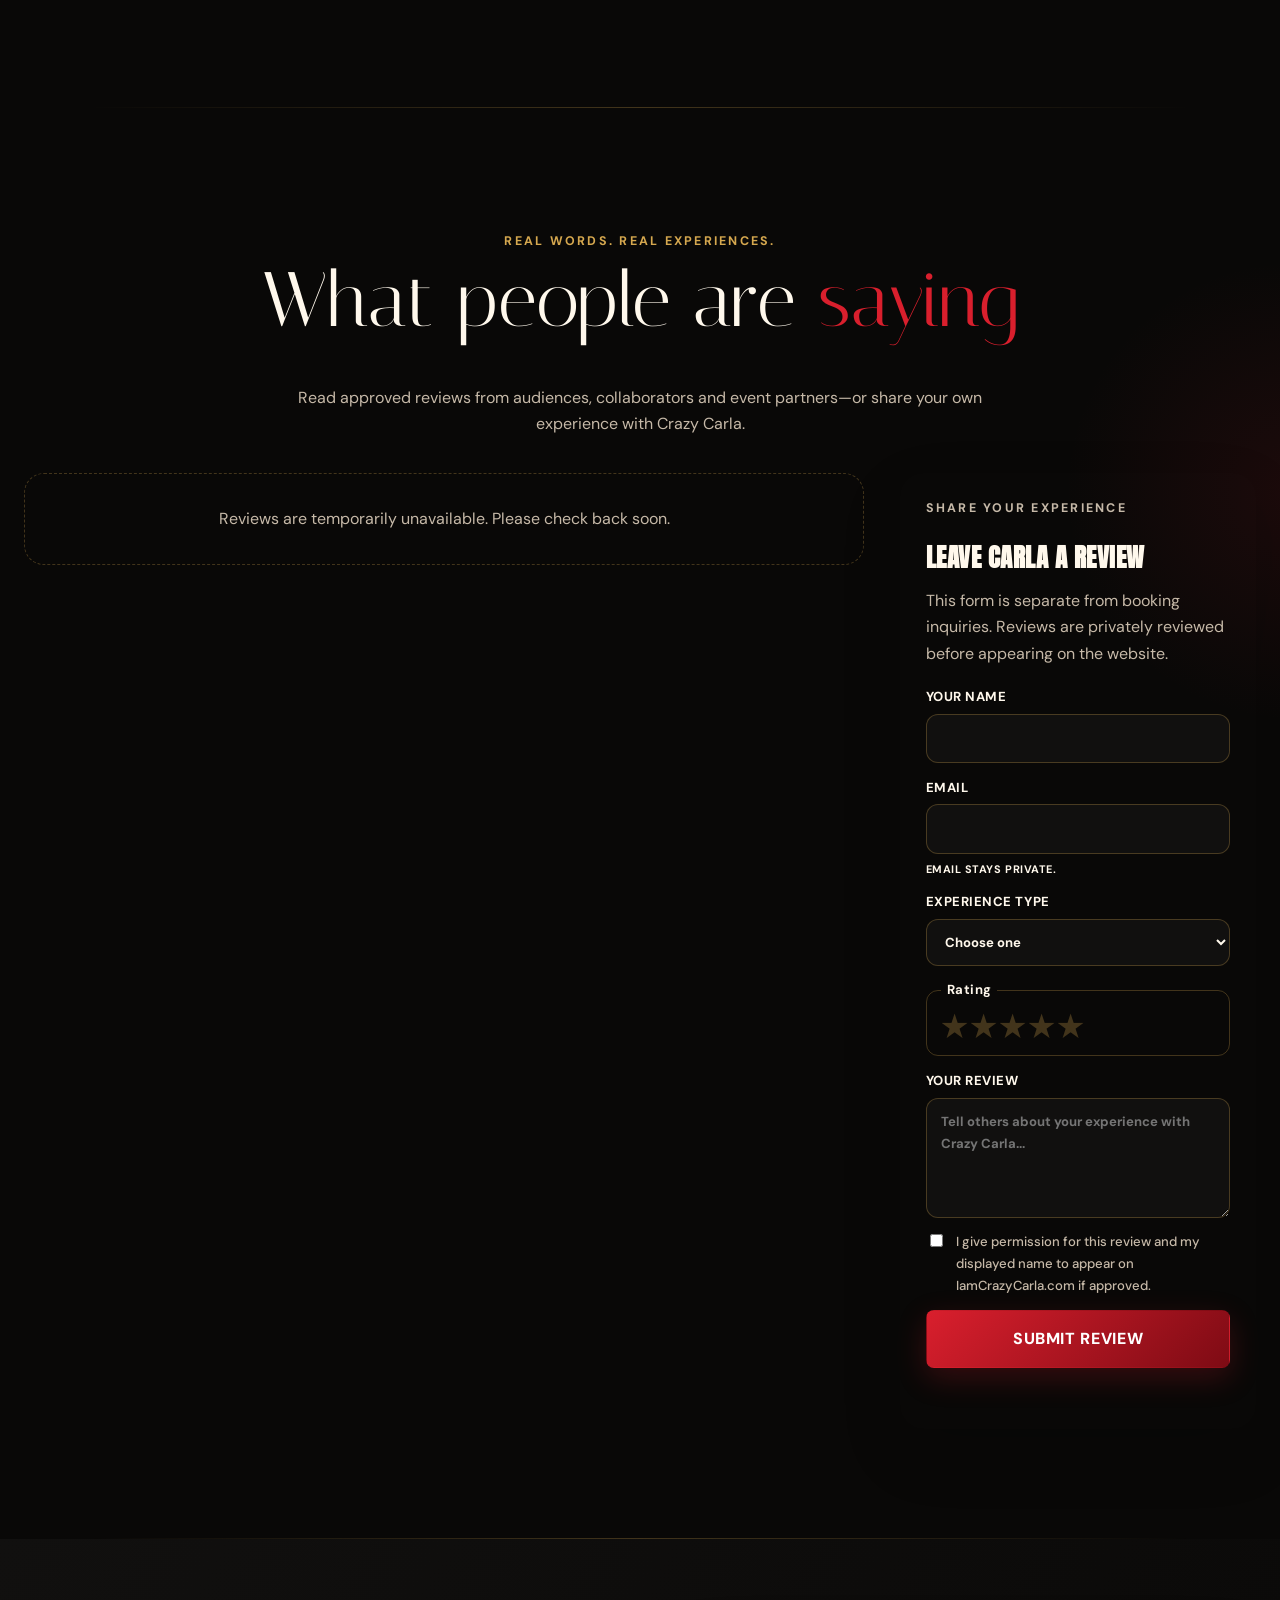
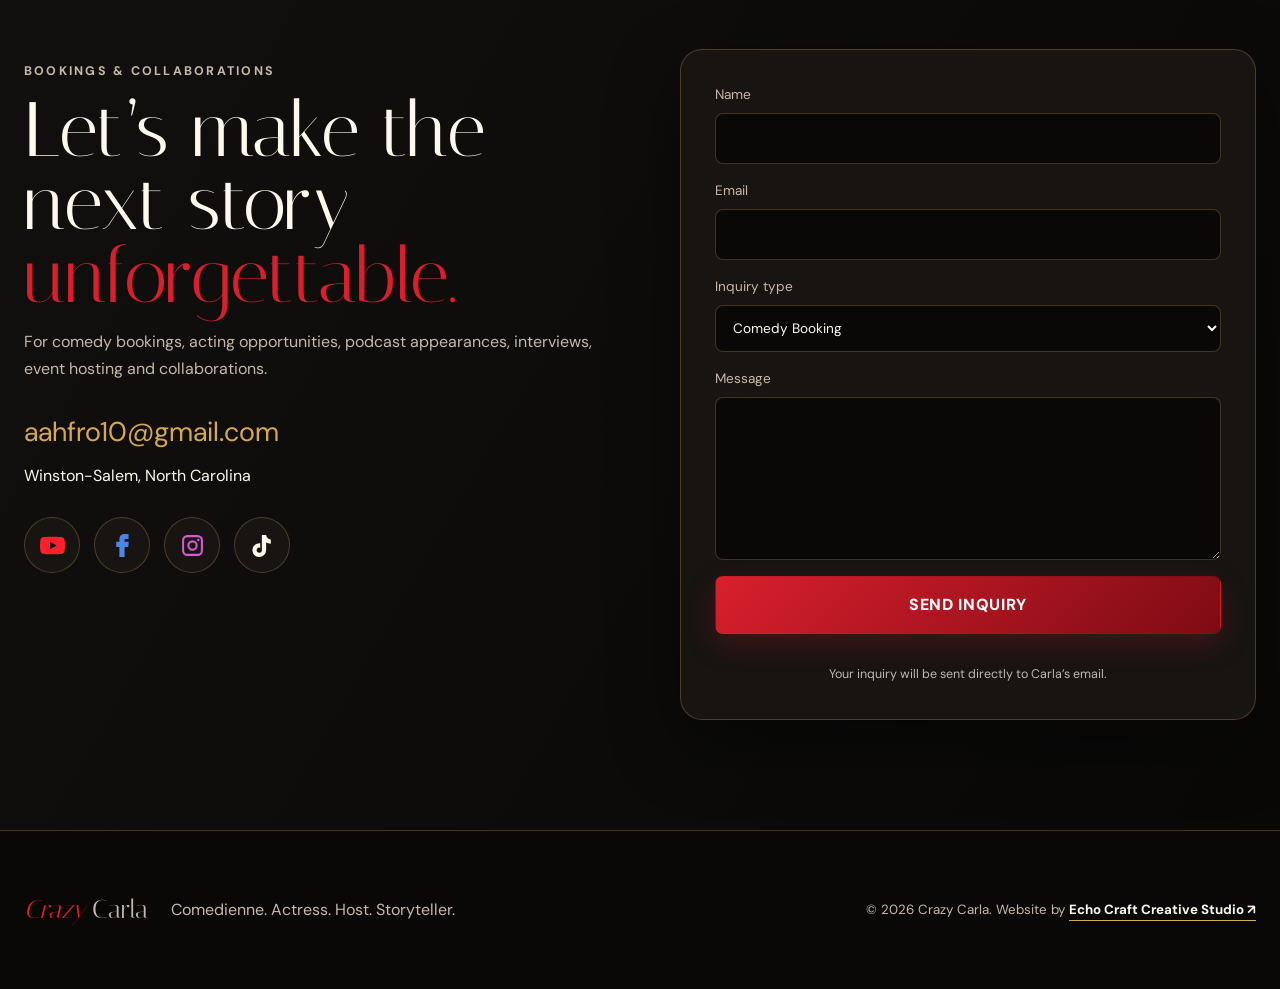
==== commit 99fd6c1e: "Stage replacement public review script without Supabase dependency" ====
--- a/index.html
+++ b/index.html
@@ -242,7 +242,7 @@
 </script>
 <script src="https://cdn.jsdelivr.net/npm/@supabase/supabase-js@2" defer></script>
 <script src="js/supabase-config.js?v=20261009-1" defer></script>
-<script src="js/reviews.js?v=20261009-2" defer></script>
+<script src="js/reviews.js?v=20261016-d1" defer></script>
 <script src="js/main.js" defer></script>
 <script>
 (() => {
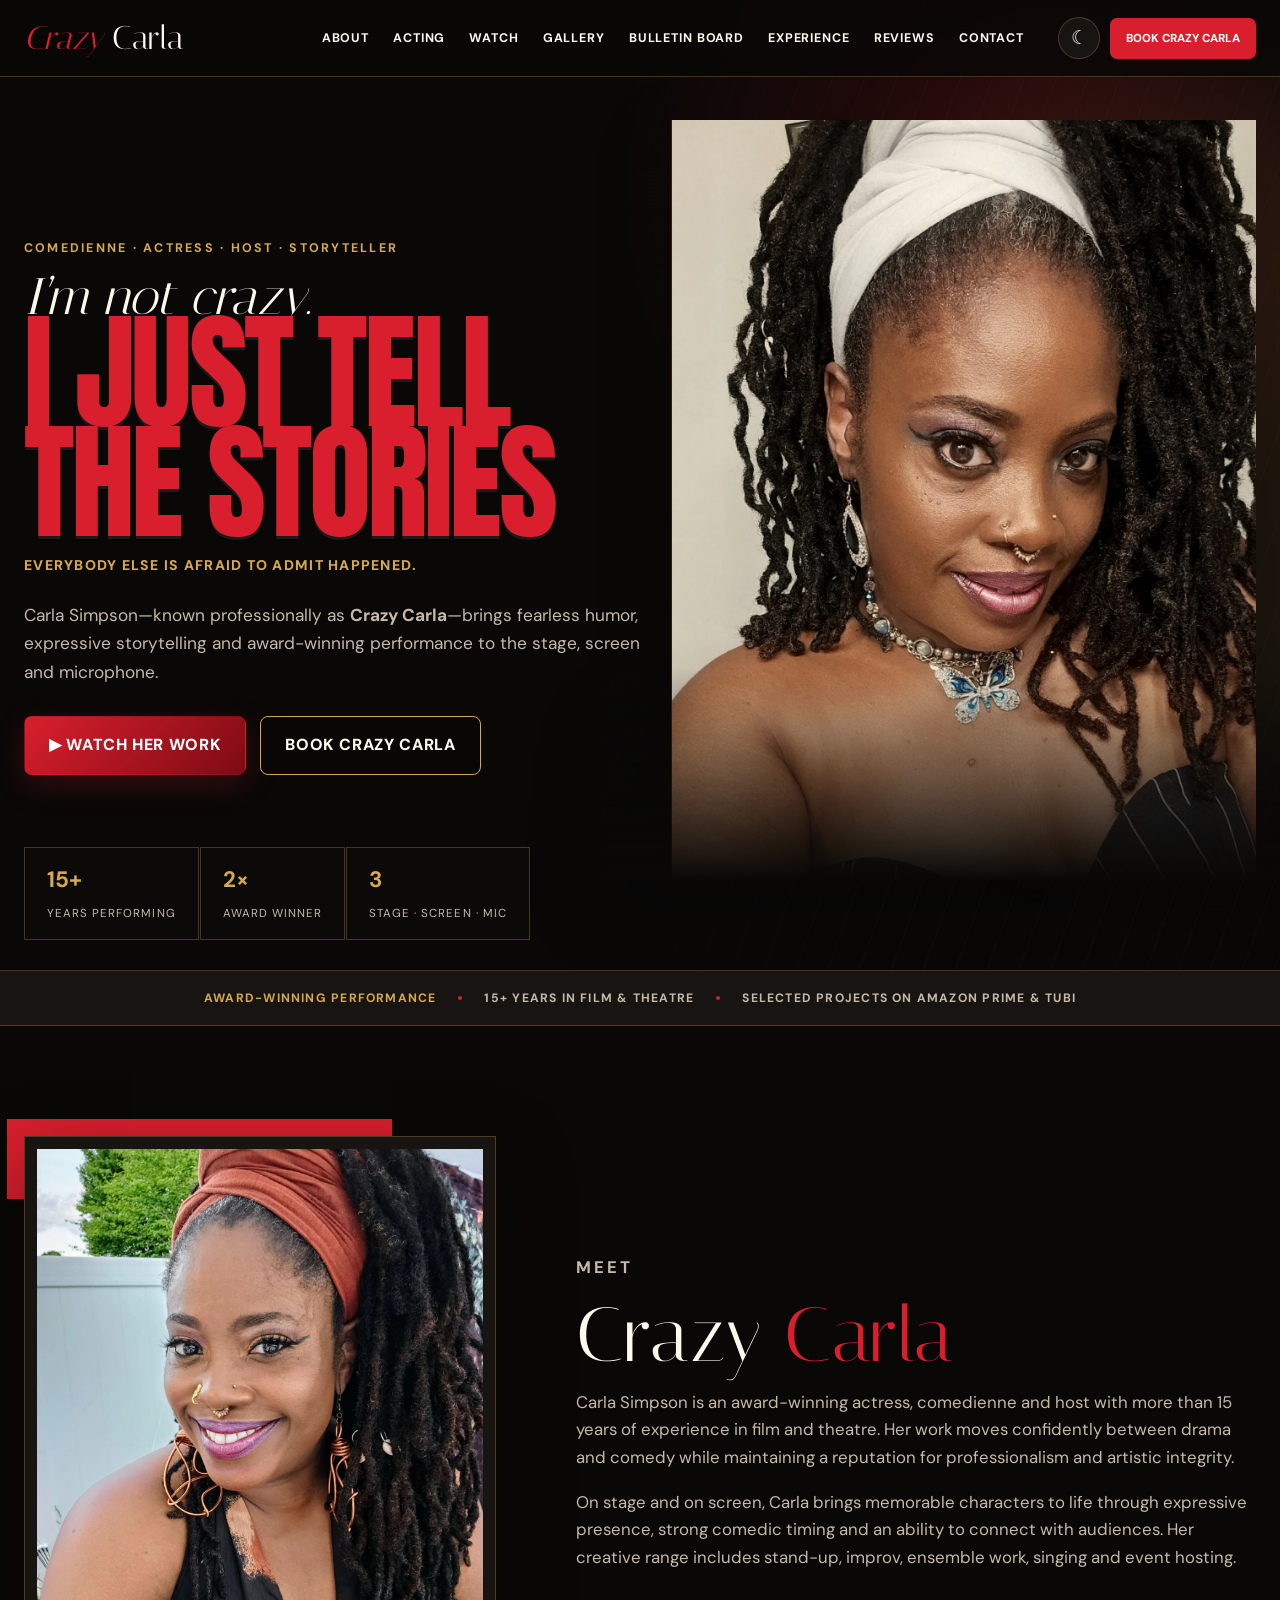
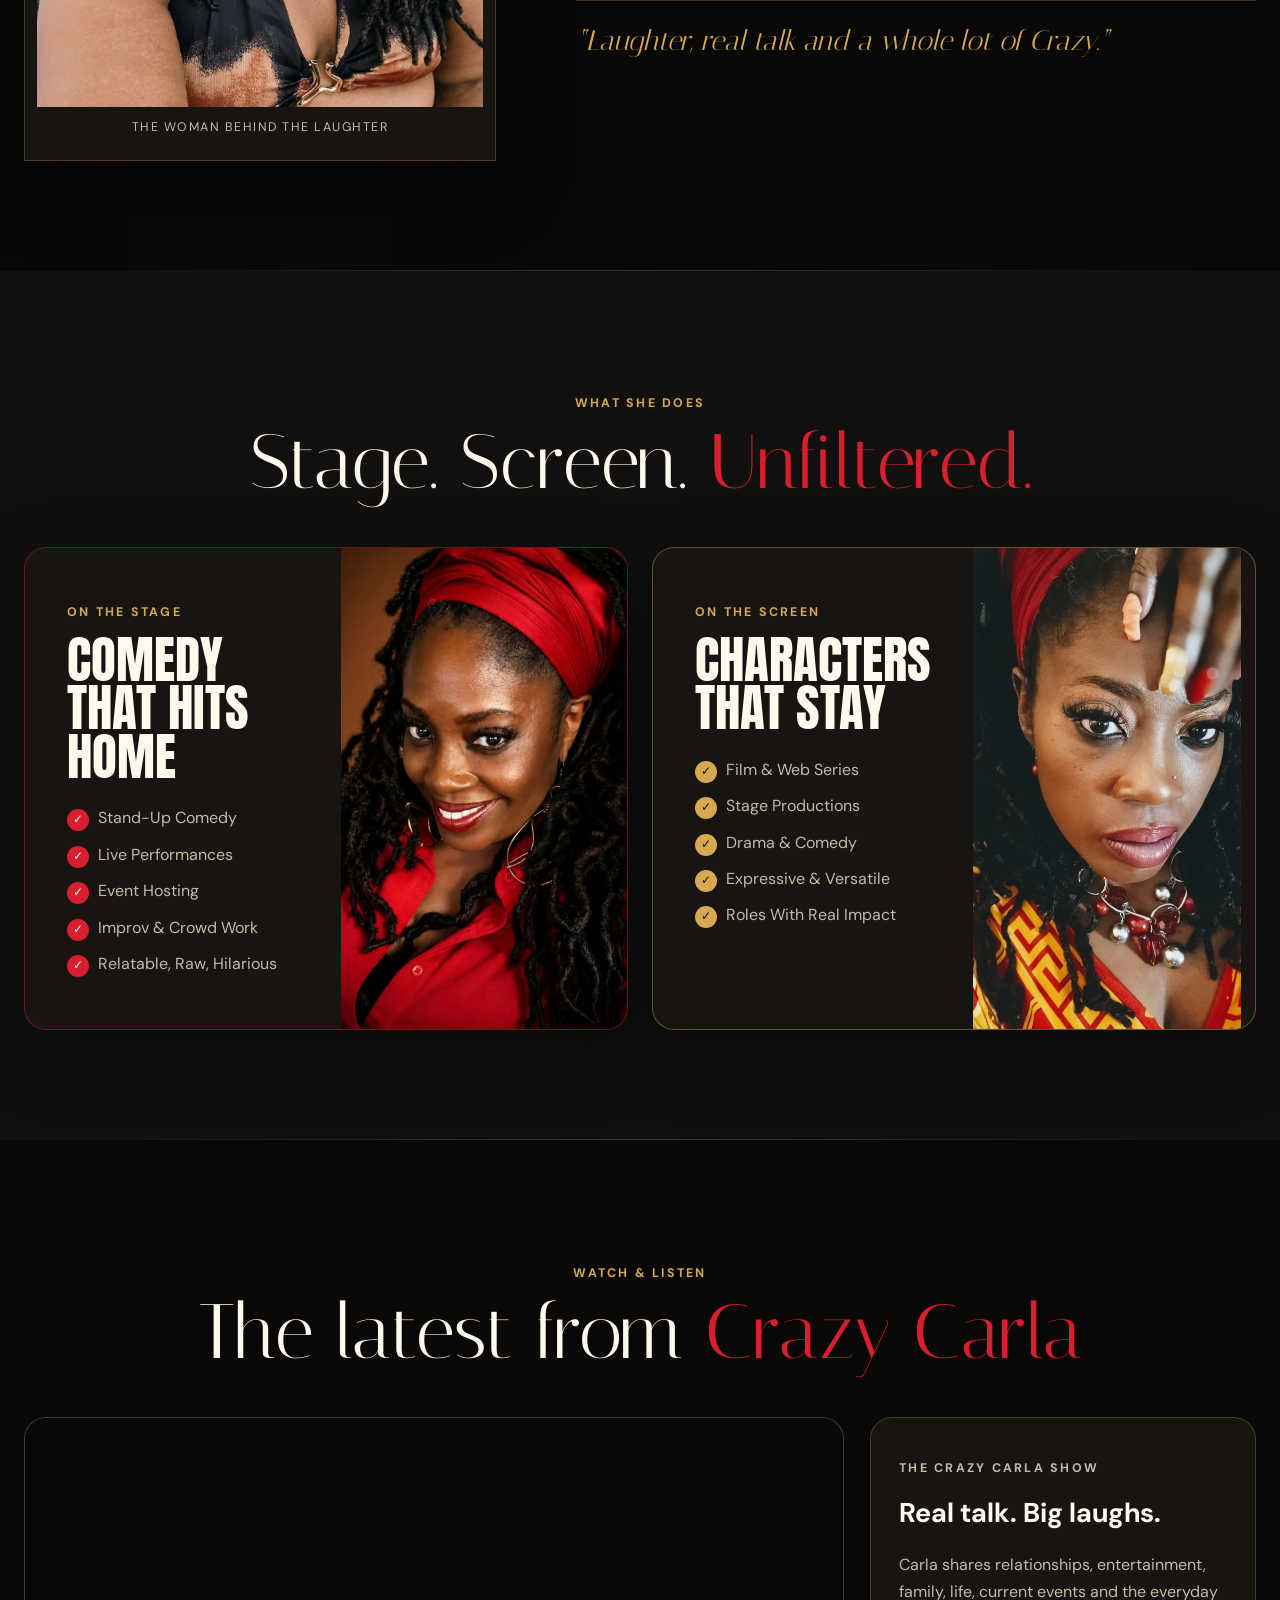
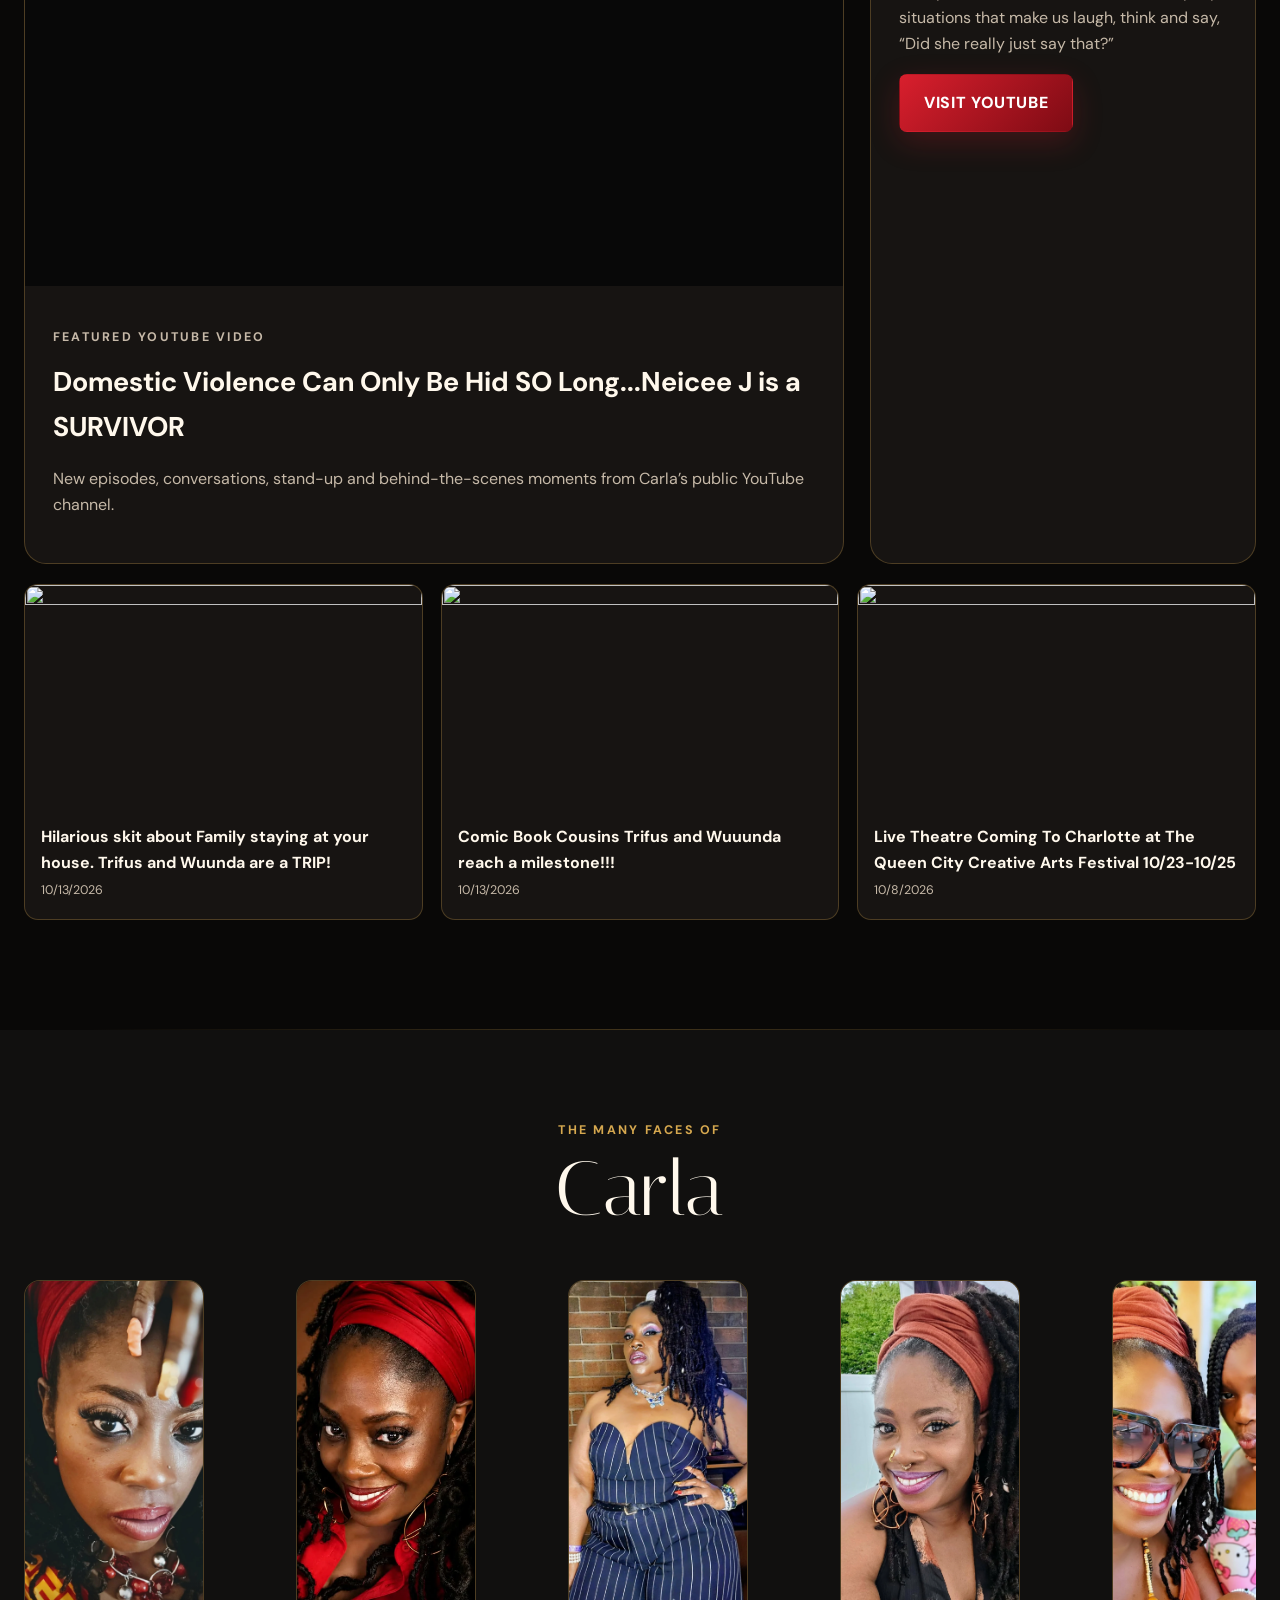
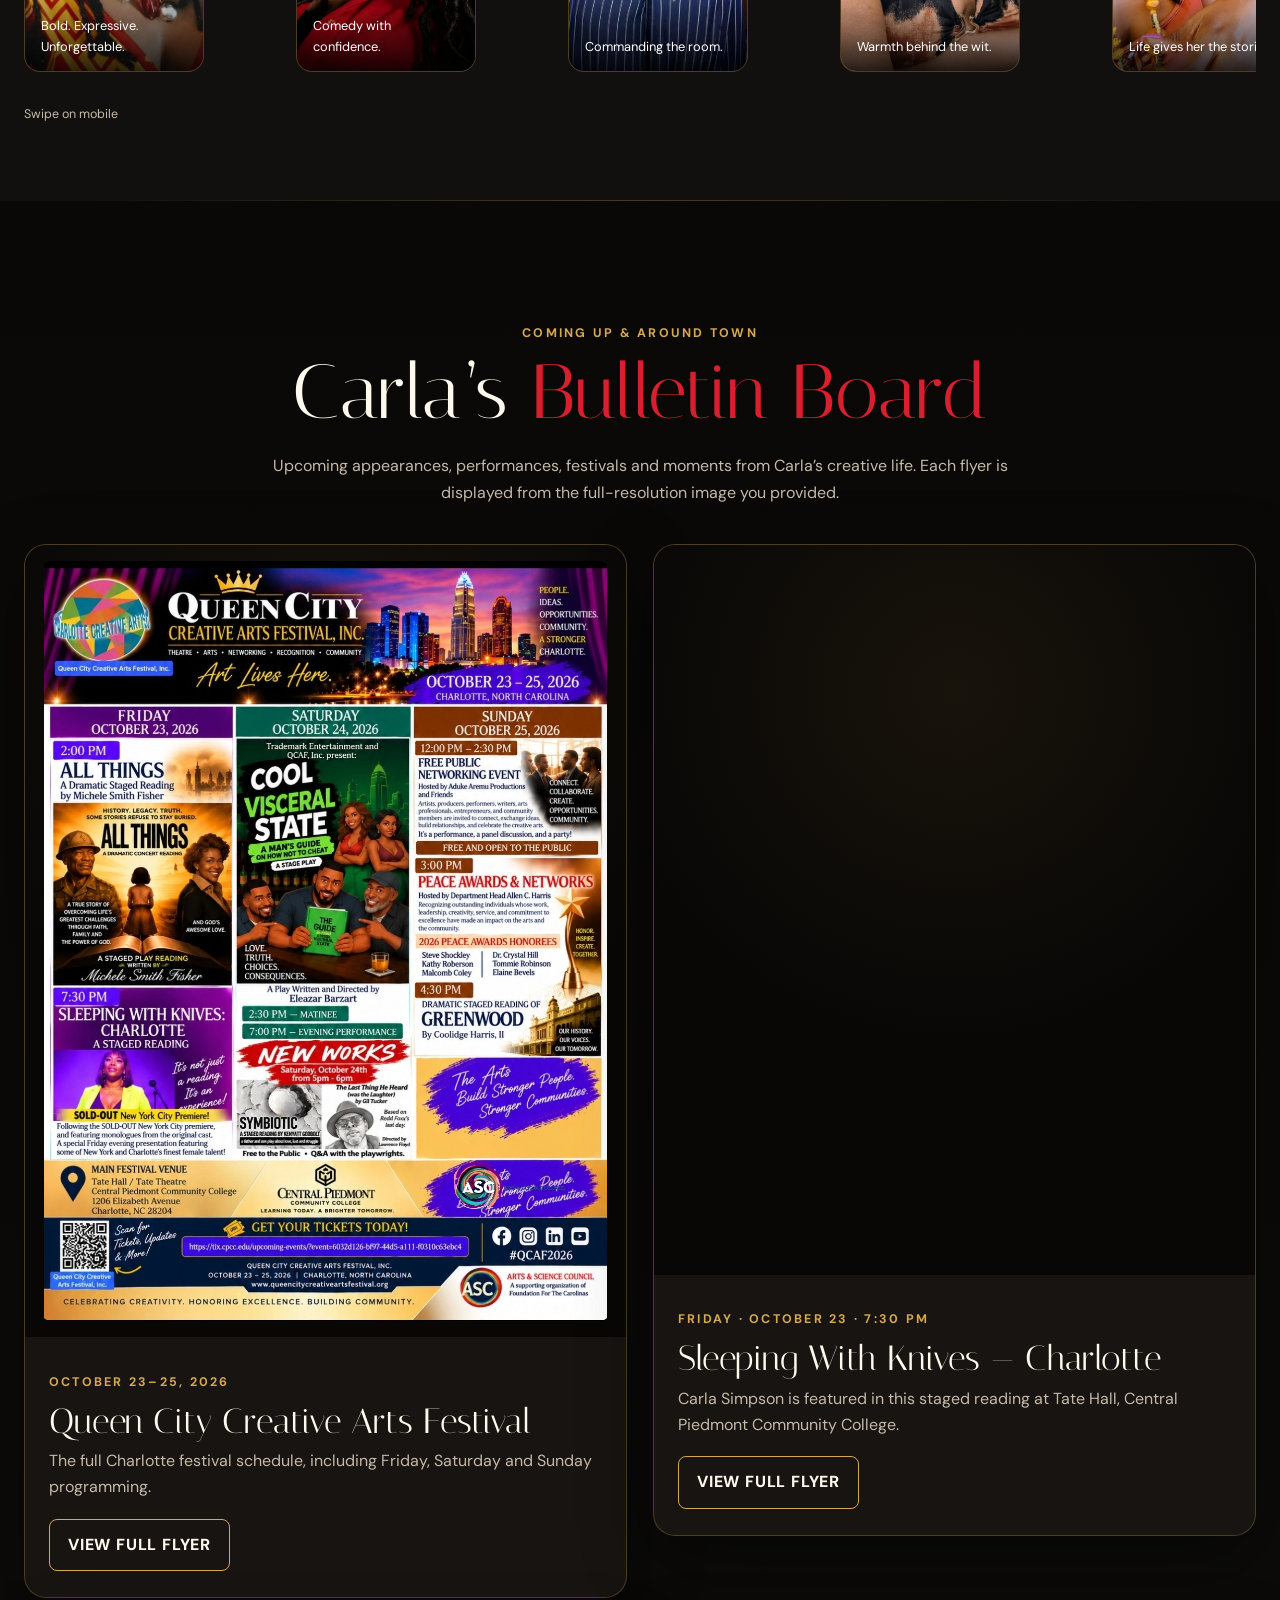
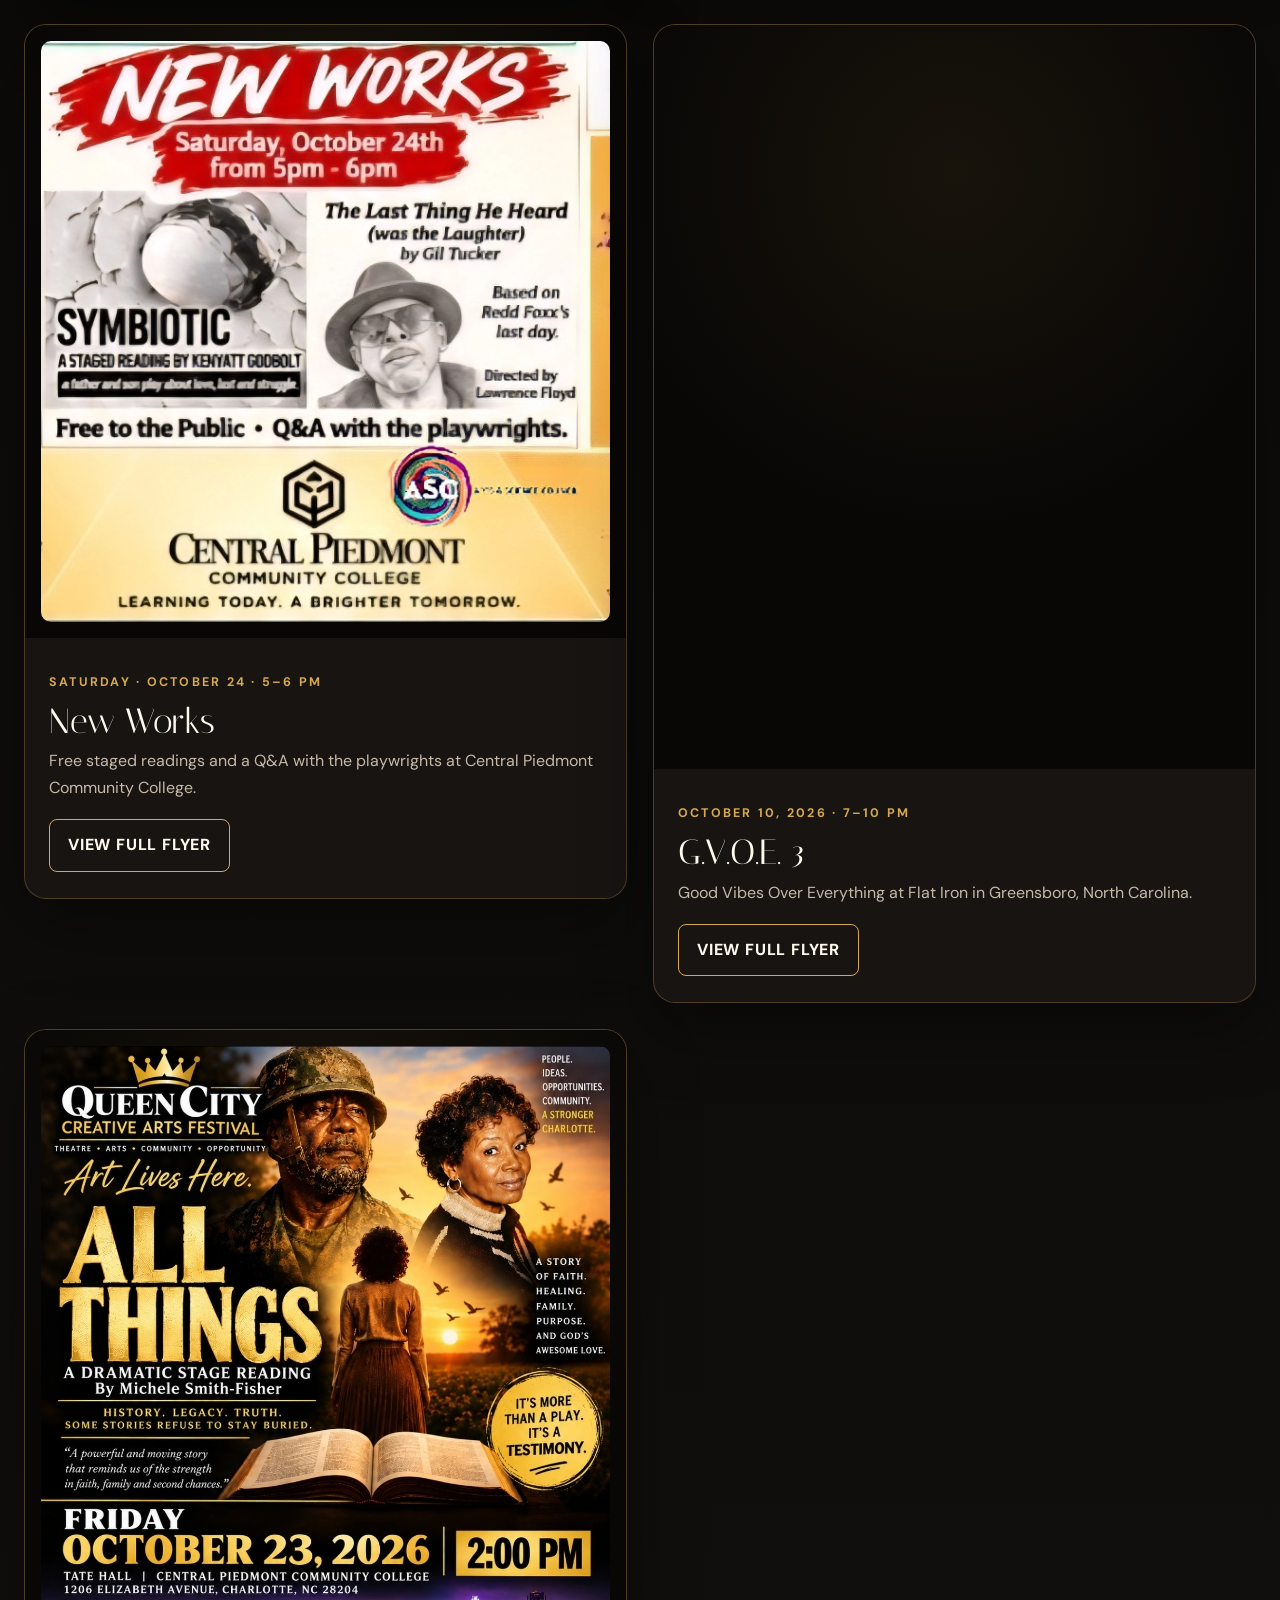
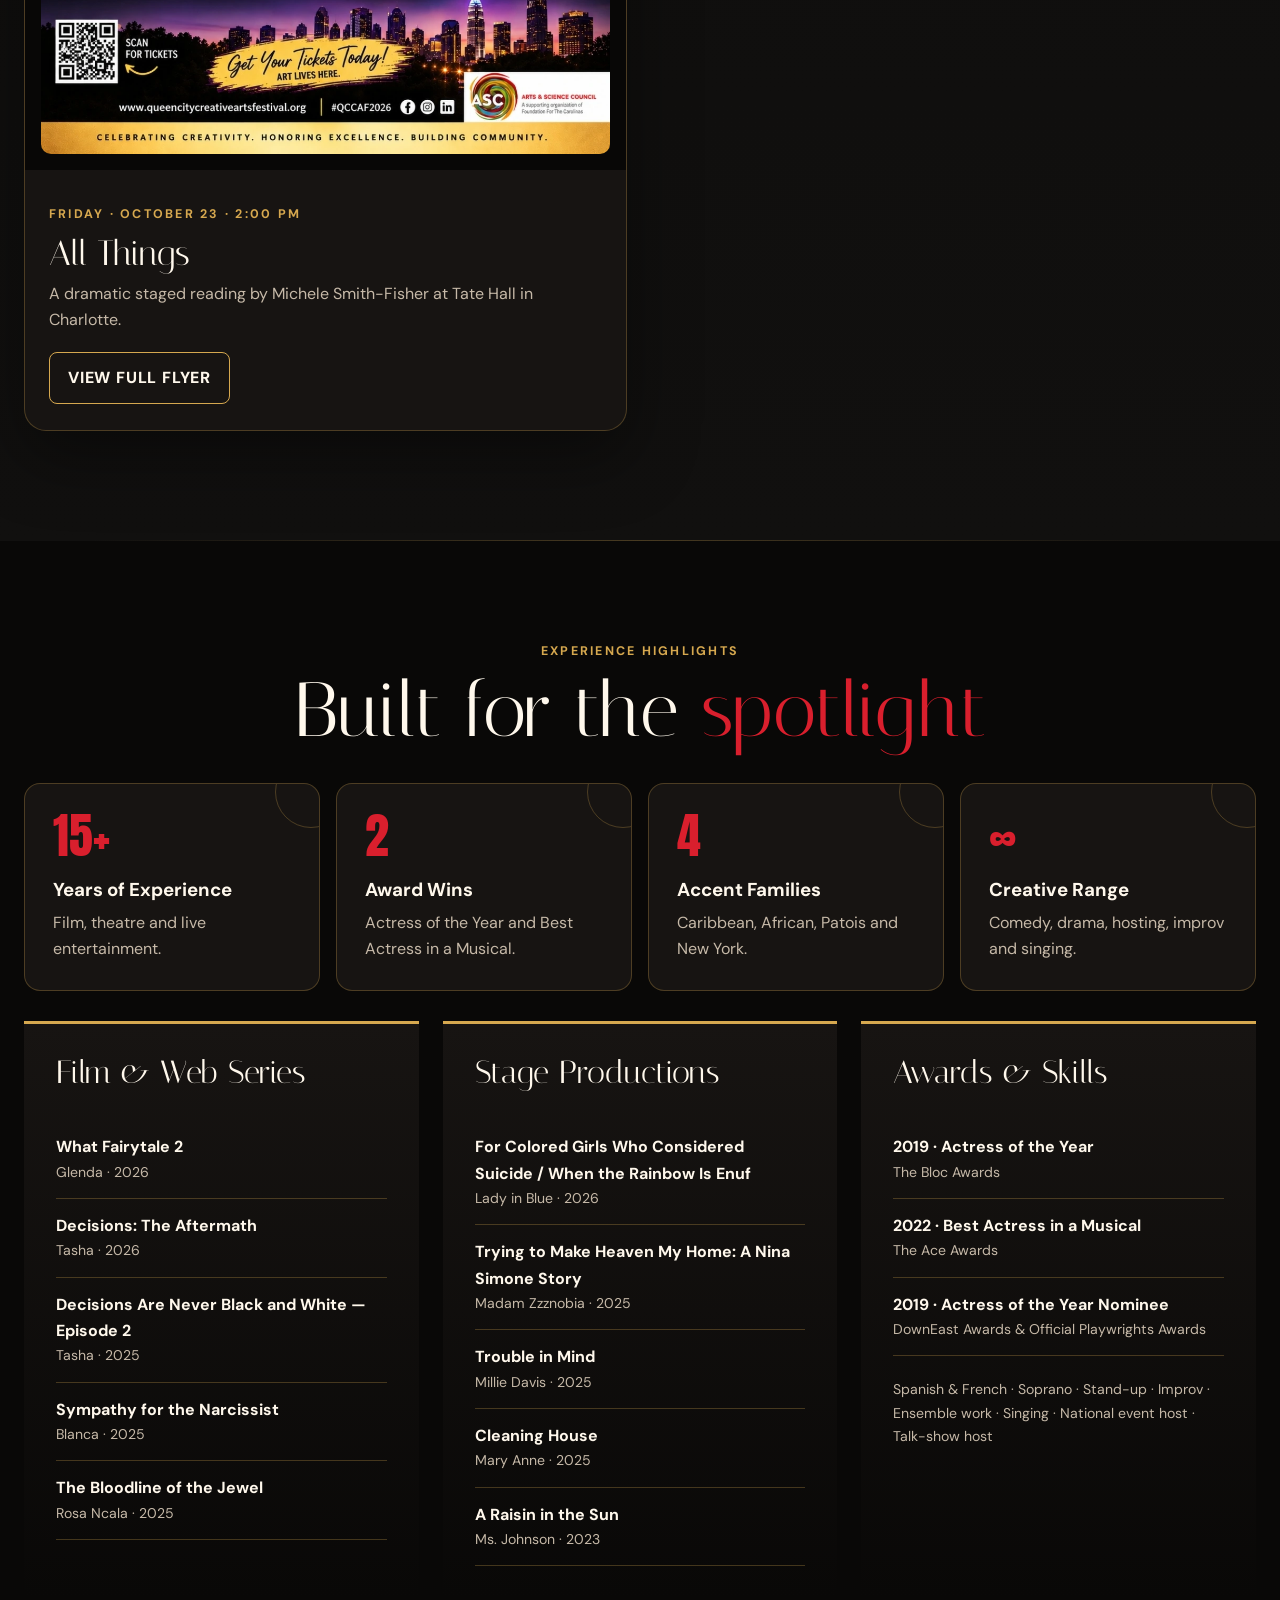
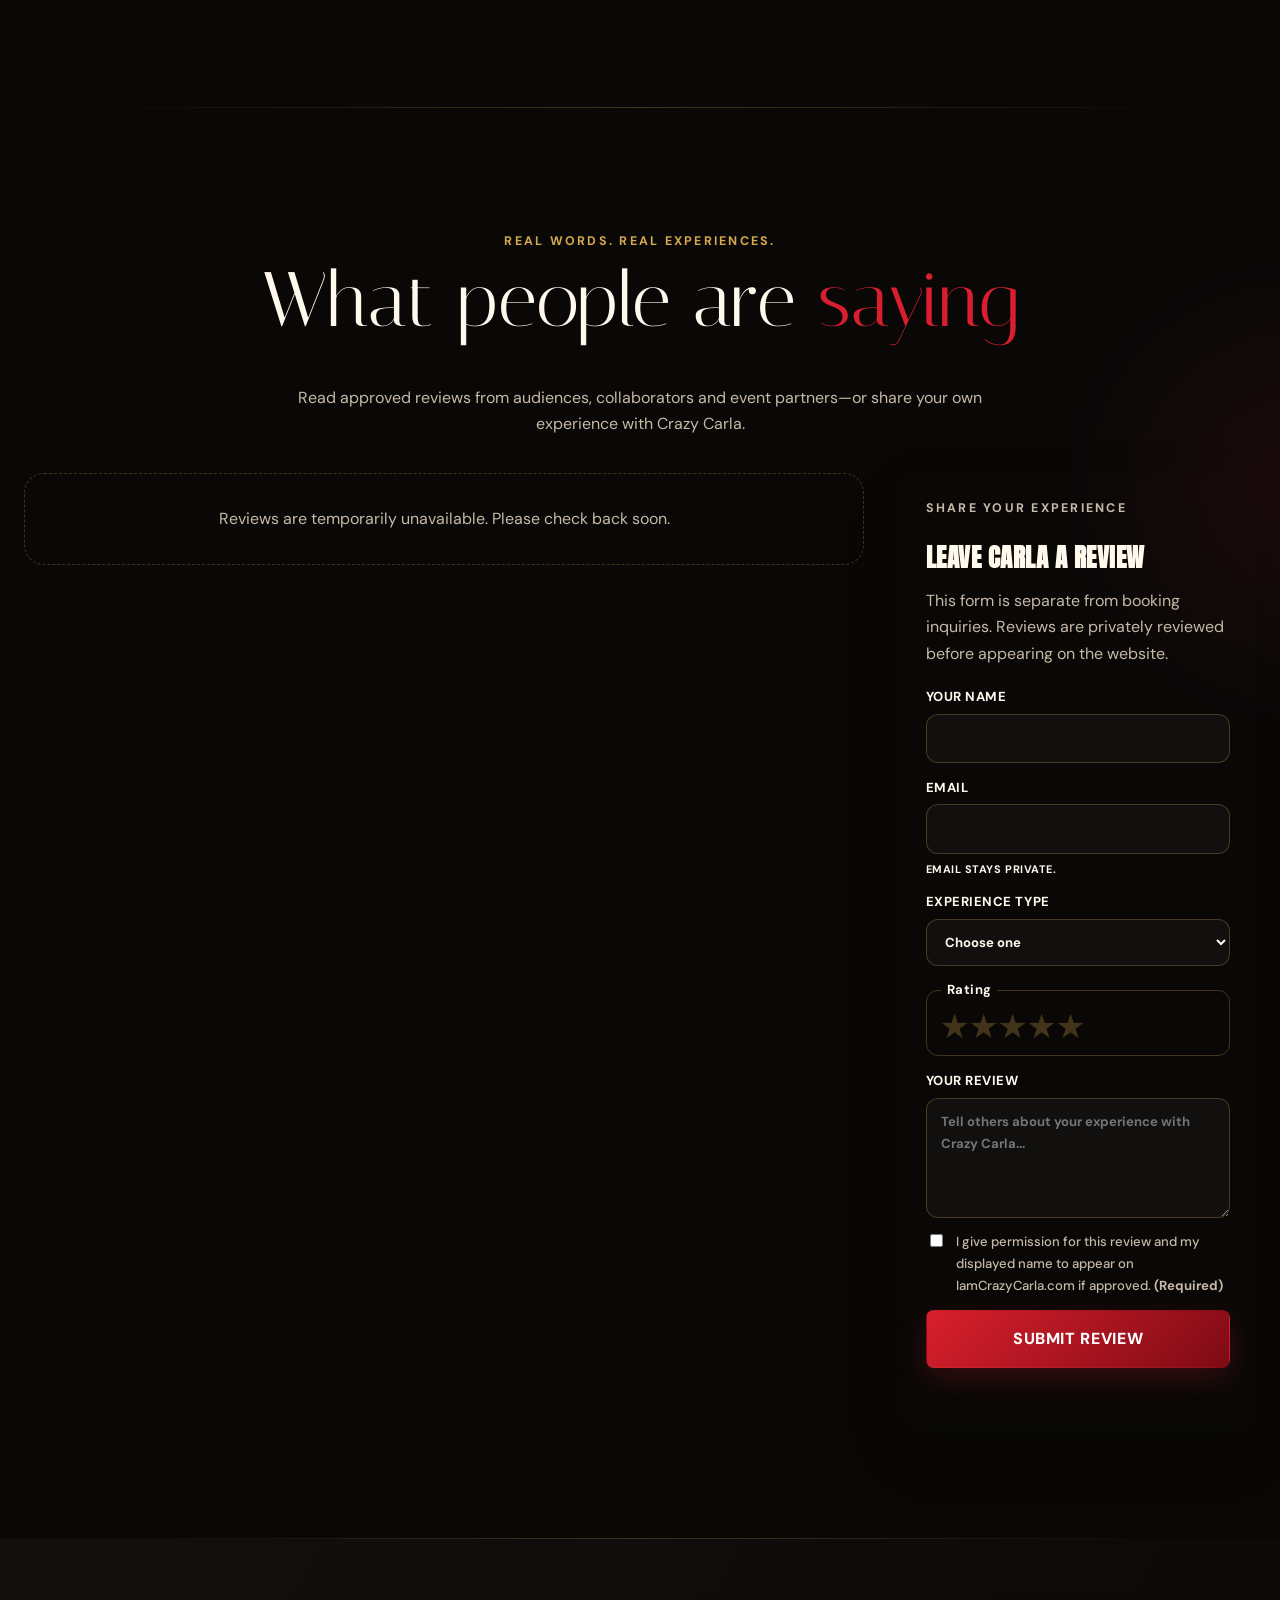
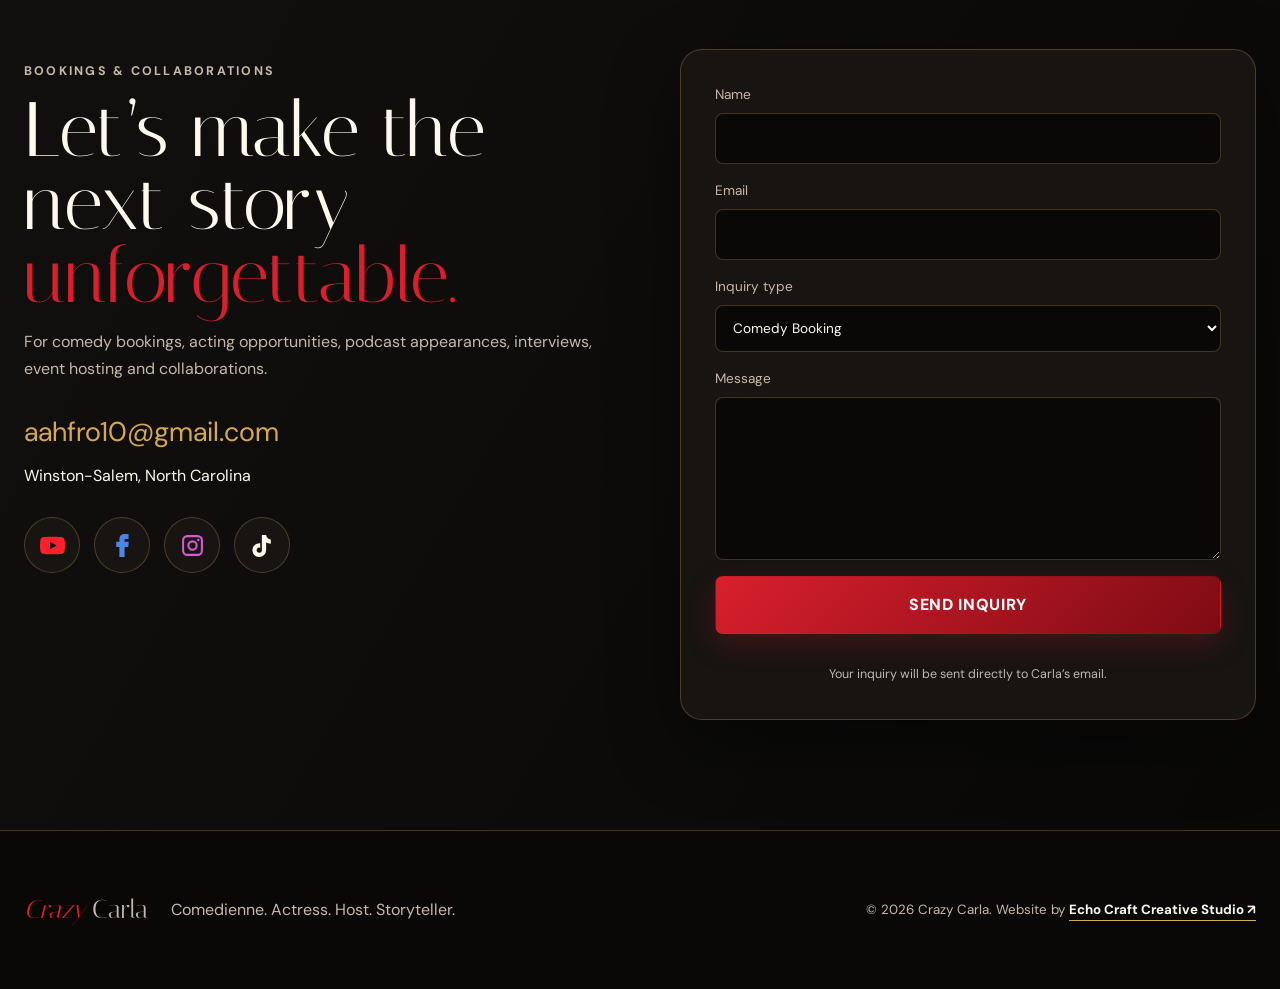
==== commit 1897751e: "Label consent explicitly required and initialize review submit disabled" ====
--- a/index.html
+++ b/index.html
@@ -199,8 +199,8 @@
         <label>Experience type<select name="category" required><option value="">Choose one</option><option>Comedy Show</option><option>Acting Collaboration</option><option>Podcast or Interview</option><option>Event Hosting</option><option>Audience or Viewer</option><option>Other Experience</option></select></label>
         <fieldset><legend>Rating</legend><div class="rating-picker" aria-label="Choose a star rating"><input type="radio" id="star5" name="rating" value="5" required><label for="star5" title="5 stars">★</label><input type="radio" id="star4" name="rating" value="4"><label for="star4" title="4 stars">★</label><input type="radio" id="star3" name="rating" value="3"><label for="star3" title="3 stars">★</label><input type="radio" id="star2" name="rating" value="2"><label for="star2" title="2 stars">★</label><input type="radio" id="star1" name="rating" value="1"><label for="star1" title="1 star">★</label></div></fieldset>
         <label>Your review<textarea name="review_text" minlength="10" maxlength="700" required placeholder="Tell others about your experience with Crazy Carla..."></textarea></label>
-        <label class="review-consent"><input type="checkbox" name="consent" required><span>I give permission for this review and my displayed name to appear on IamCrazyCarla.com if approved.</span></label>
-        <button class="btn btn-primary" type="submit">Submit Review</button>
+        <label class="review-consent"><input type="checkbox" name="consent" required><span>I give permission for this review and my displayed name to appear on IamCrazyCarla.com if approved. <strong>(Required)</strong></span></label>
+        <button class="btn btn-primary" type="submit" disabled>Submit Review</button>
         <p class="review-status" id="review-status" role="status" aria-live="polite"></p>
       </form>
     </aside>
@@ -240,8 +240,6 @@
   ]
 }
 </script>
-<script src="https://cdn.jsdelivr.net/npm/@supabase/supabase-js@2" defer></script>
-<script src="js/supabase-config.js?v=20261009-1" defer></script>
 <script src="js/reviews.js?v=20261016-d1" defer></script>
 <script src="js/main.js" defer></script>
 <script>
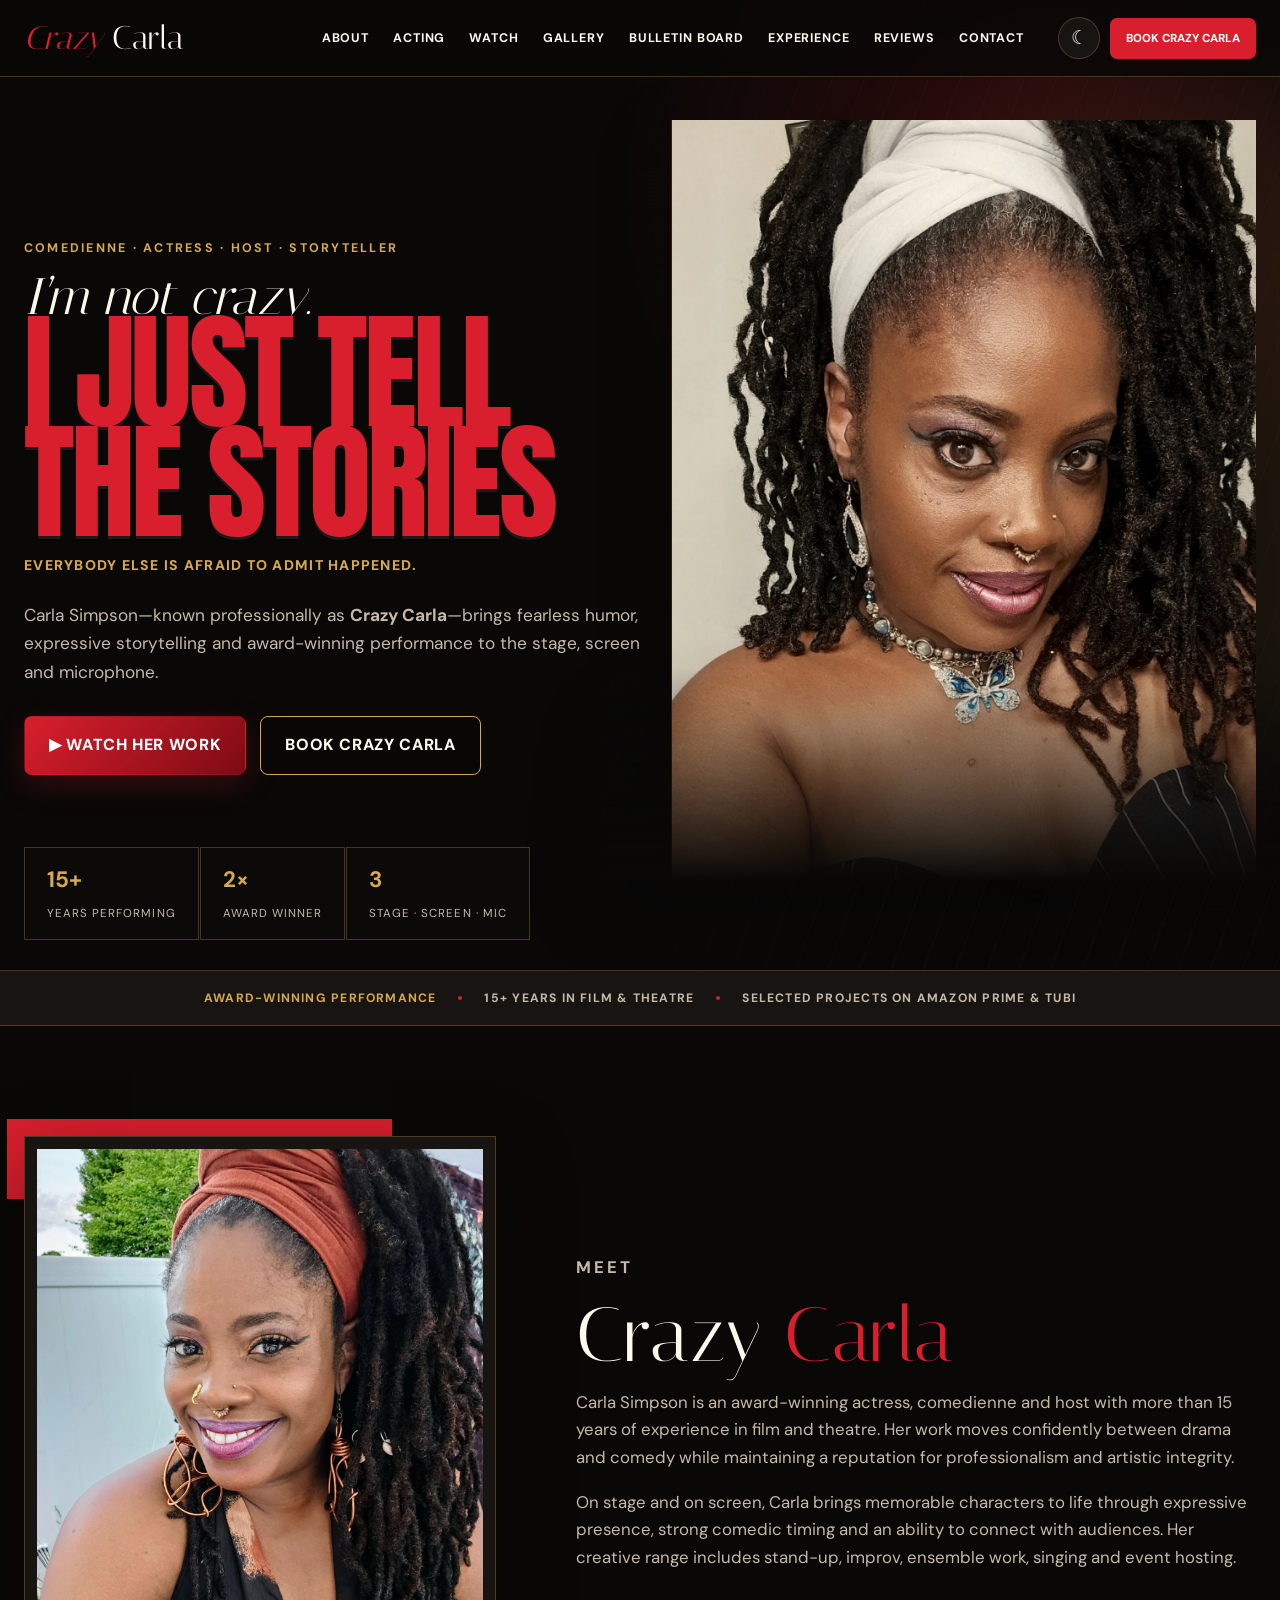
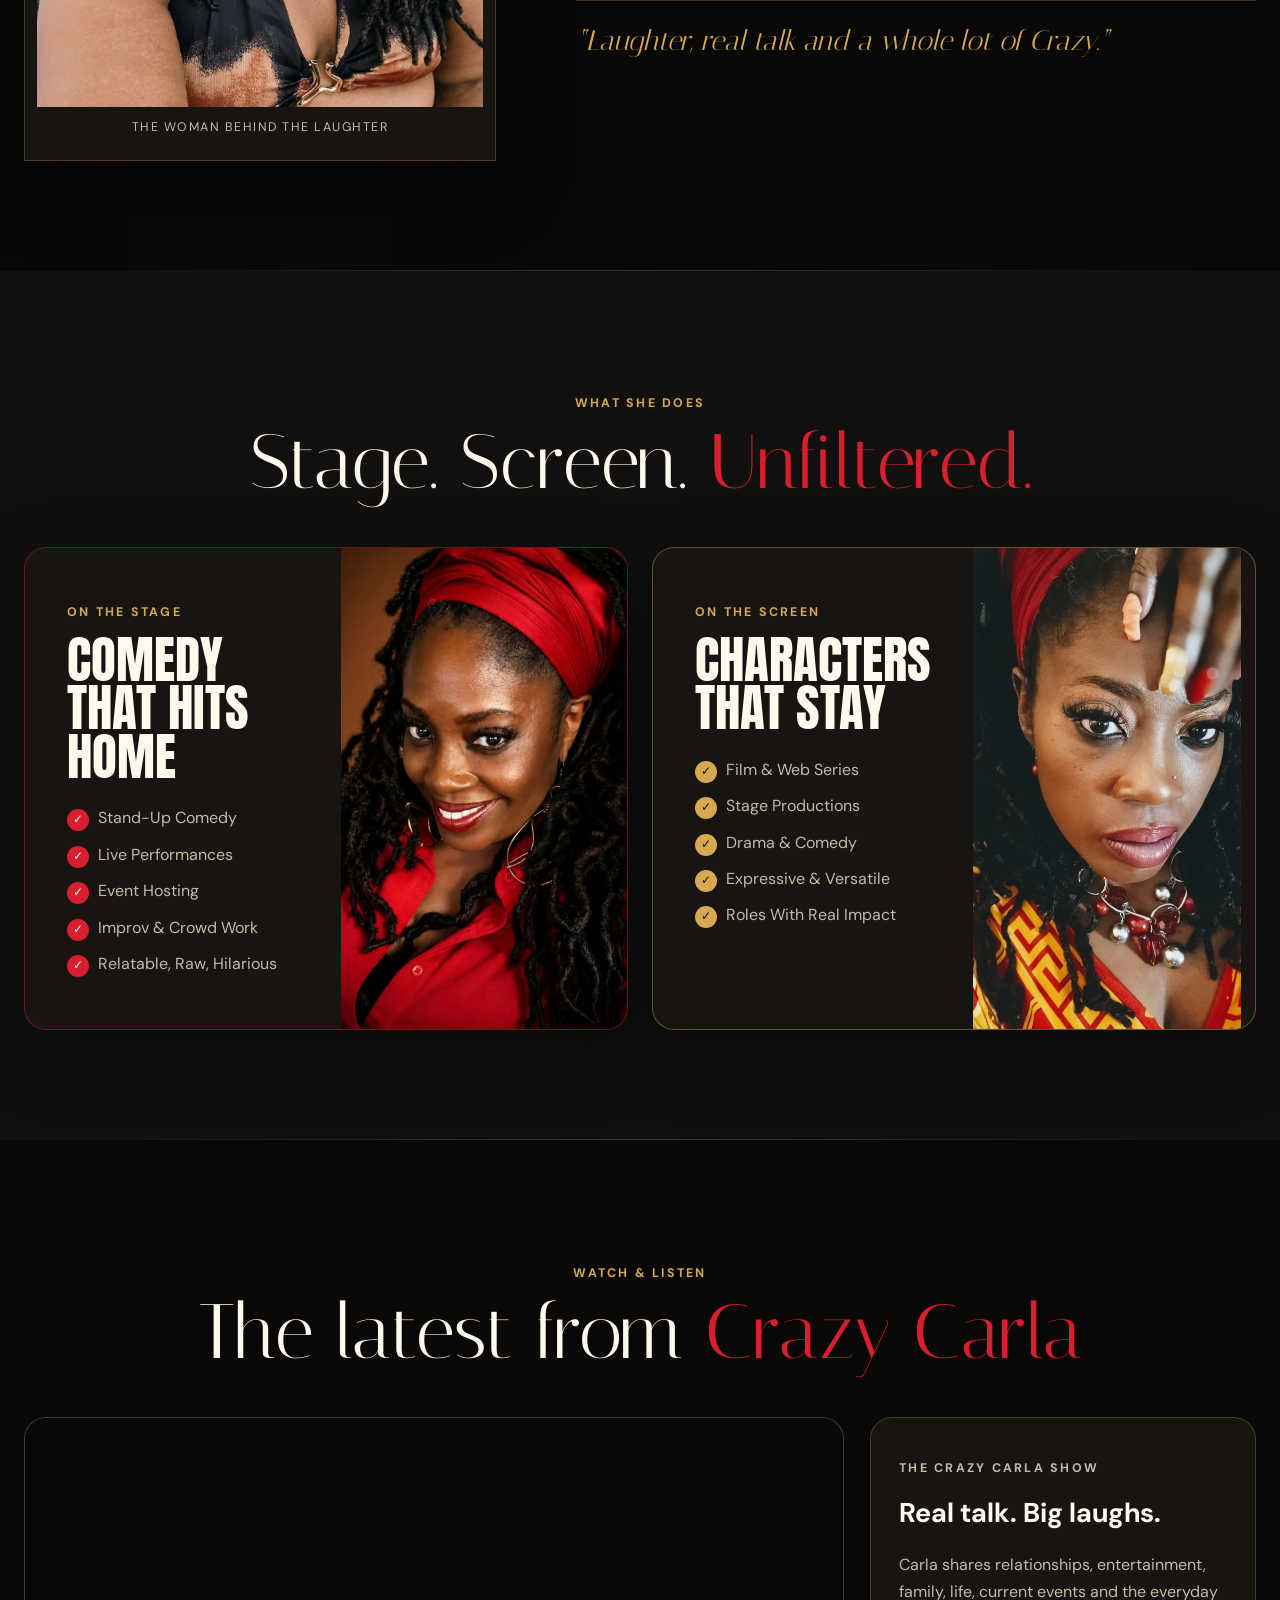
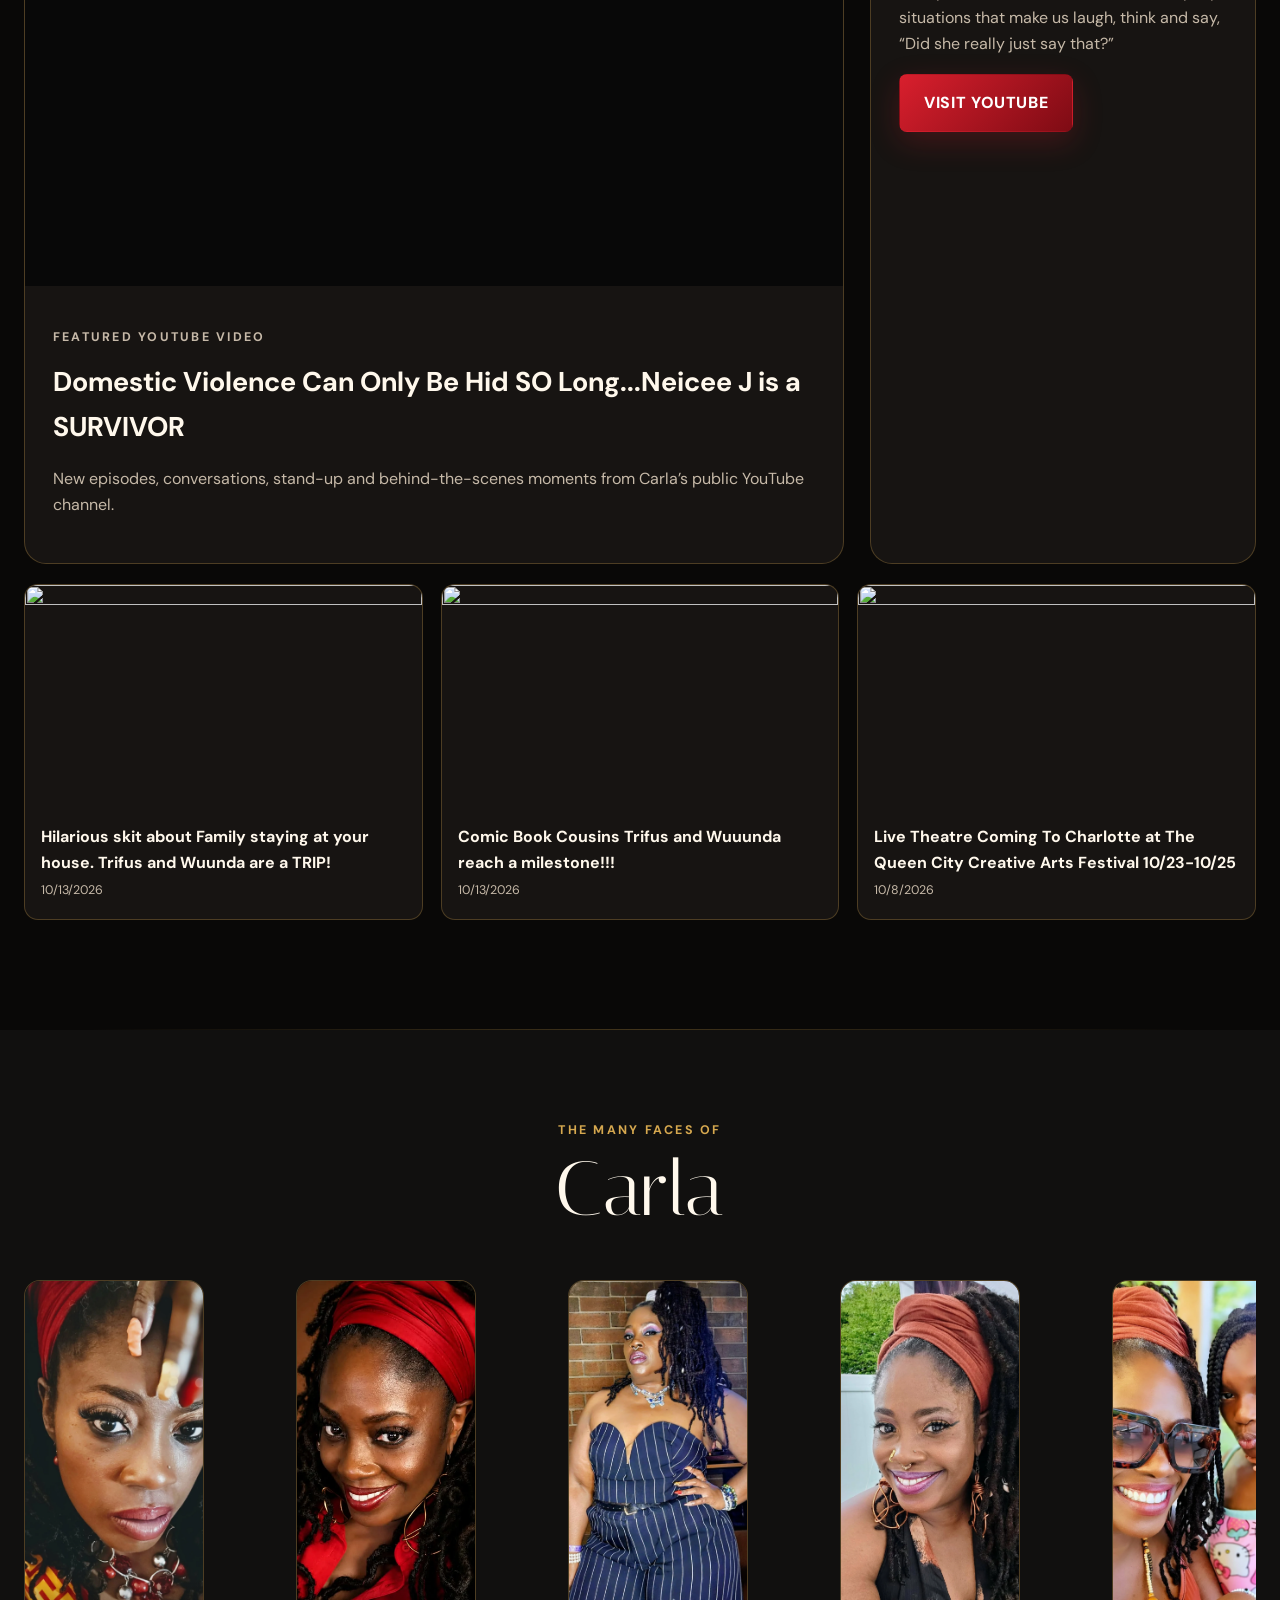
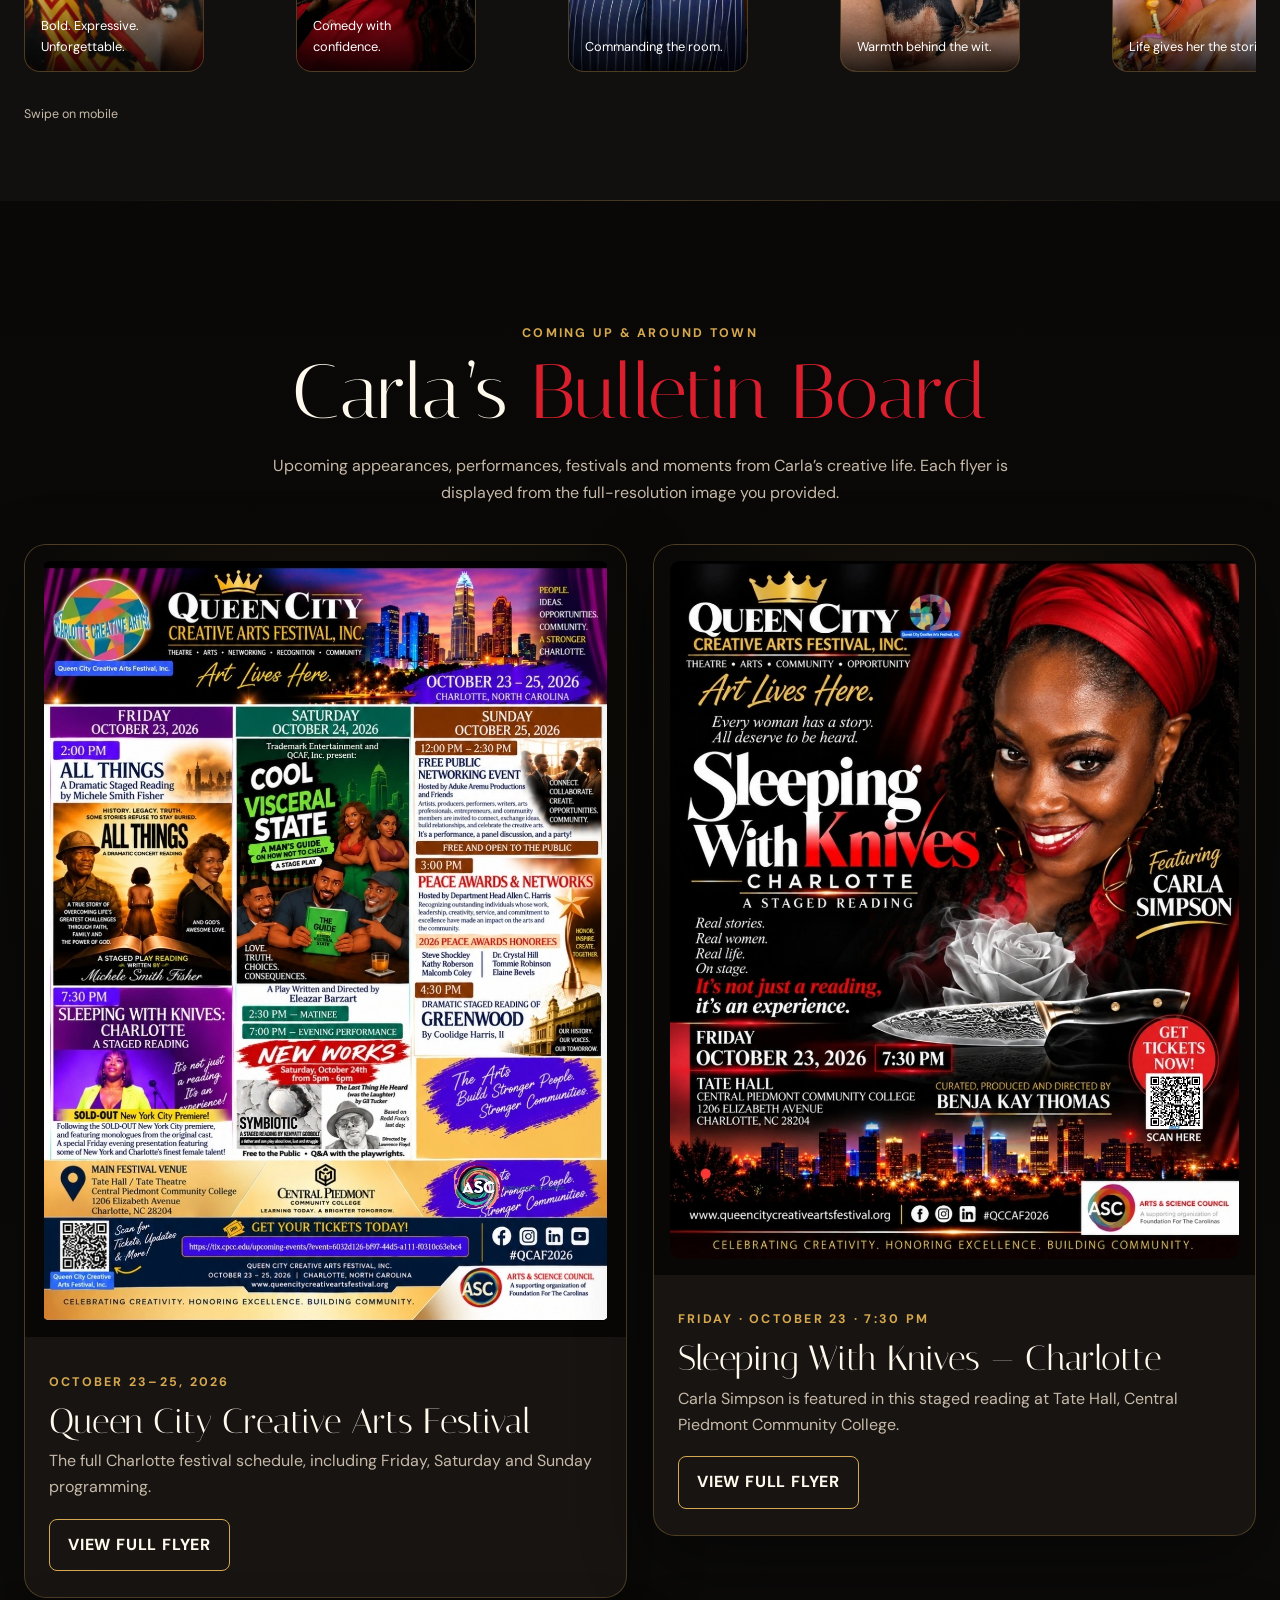
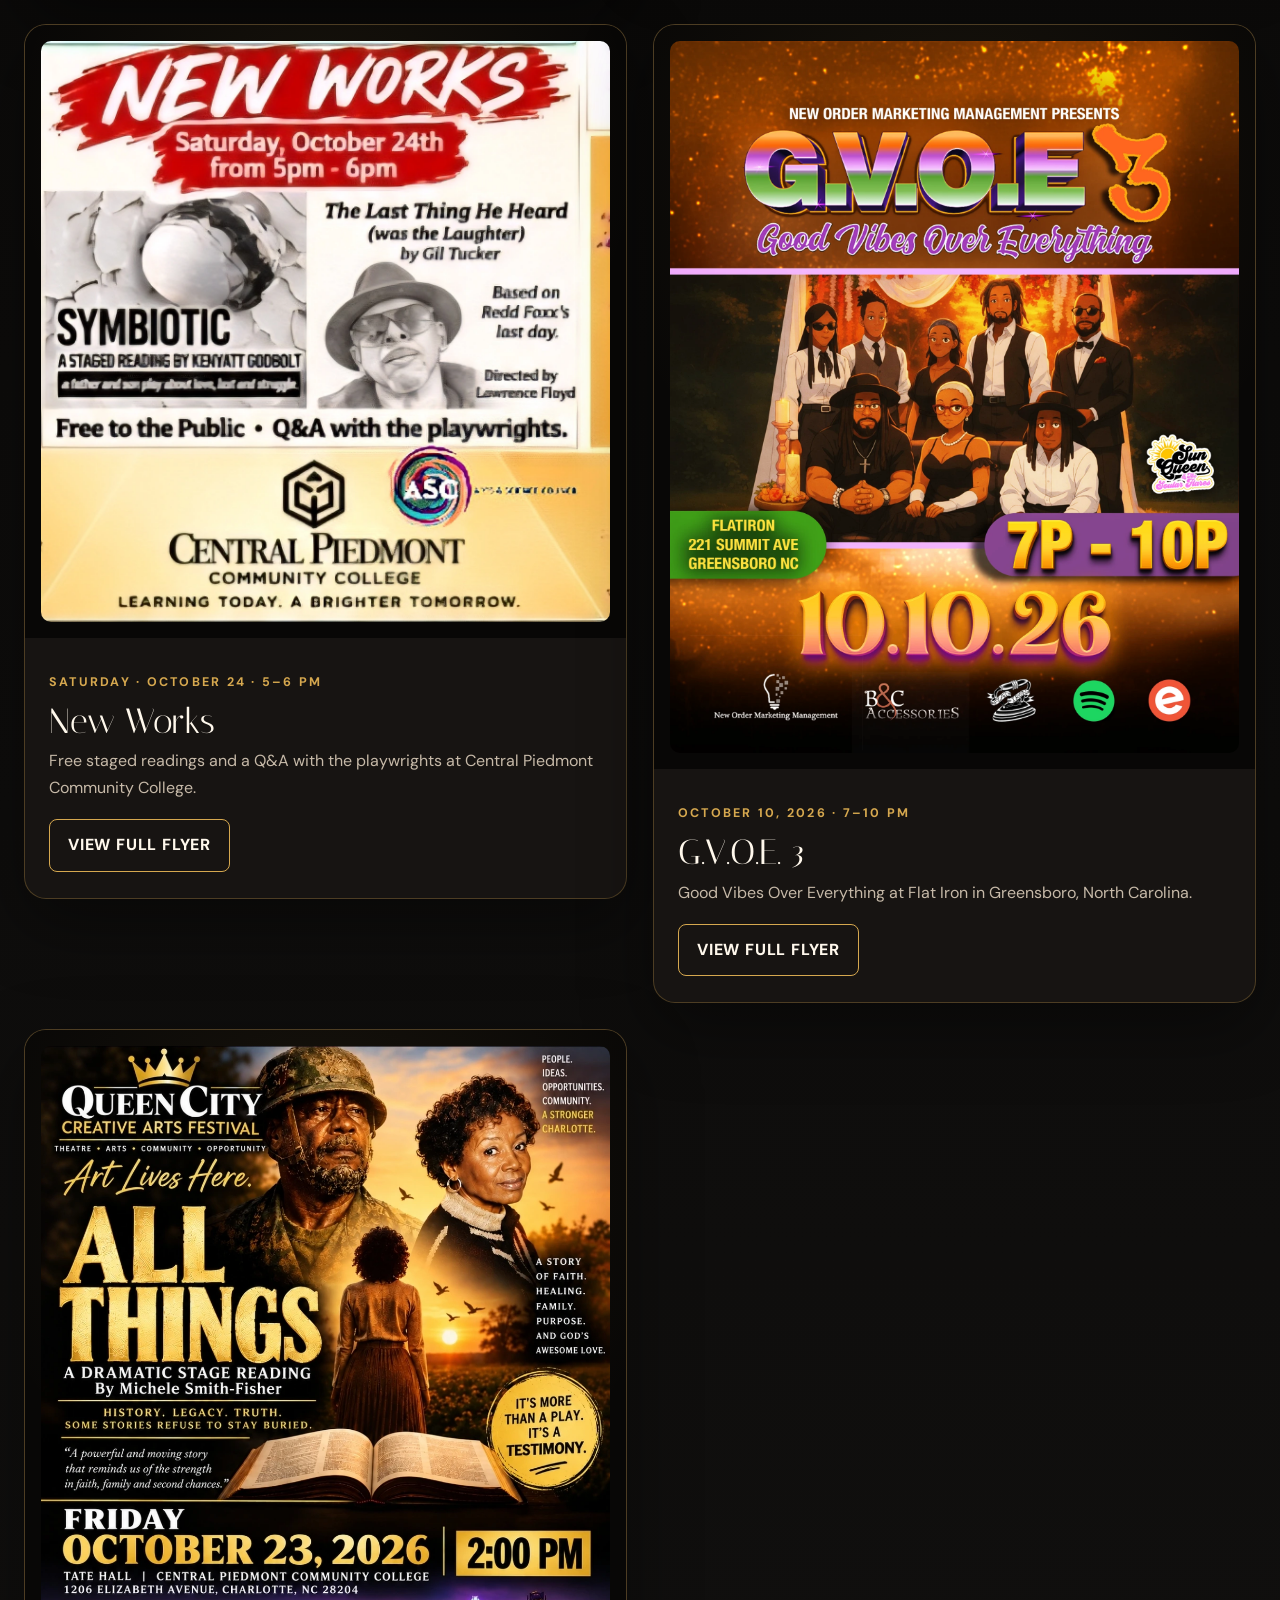
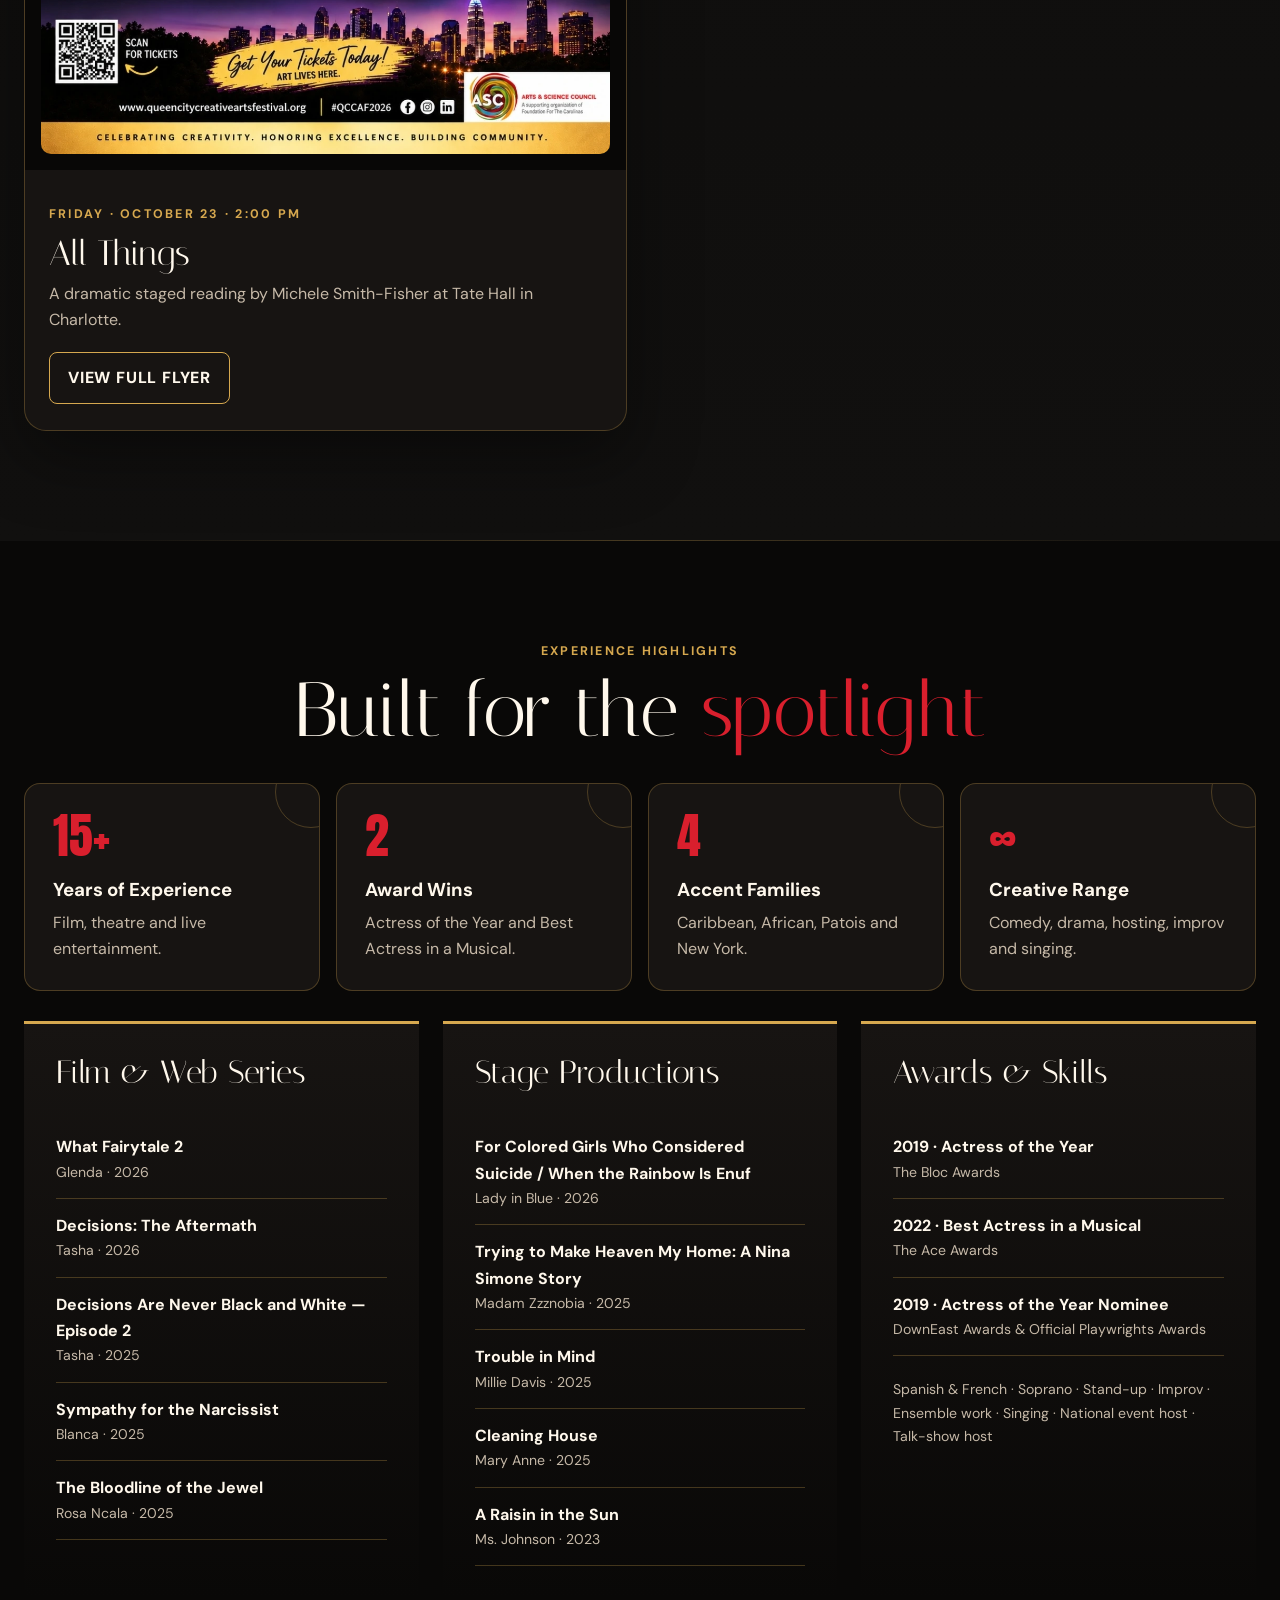
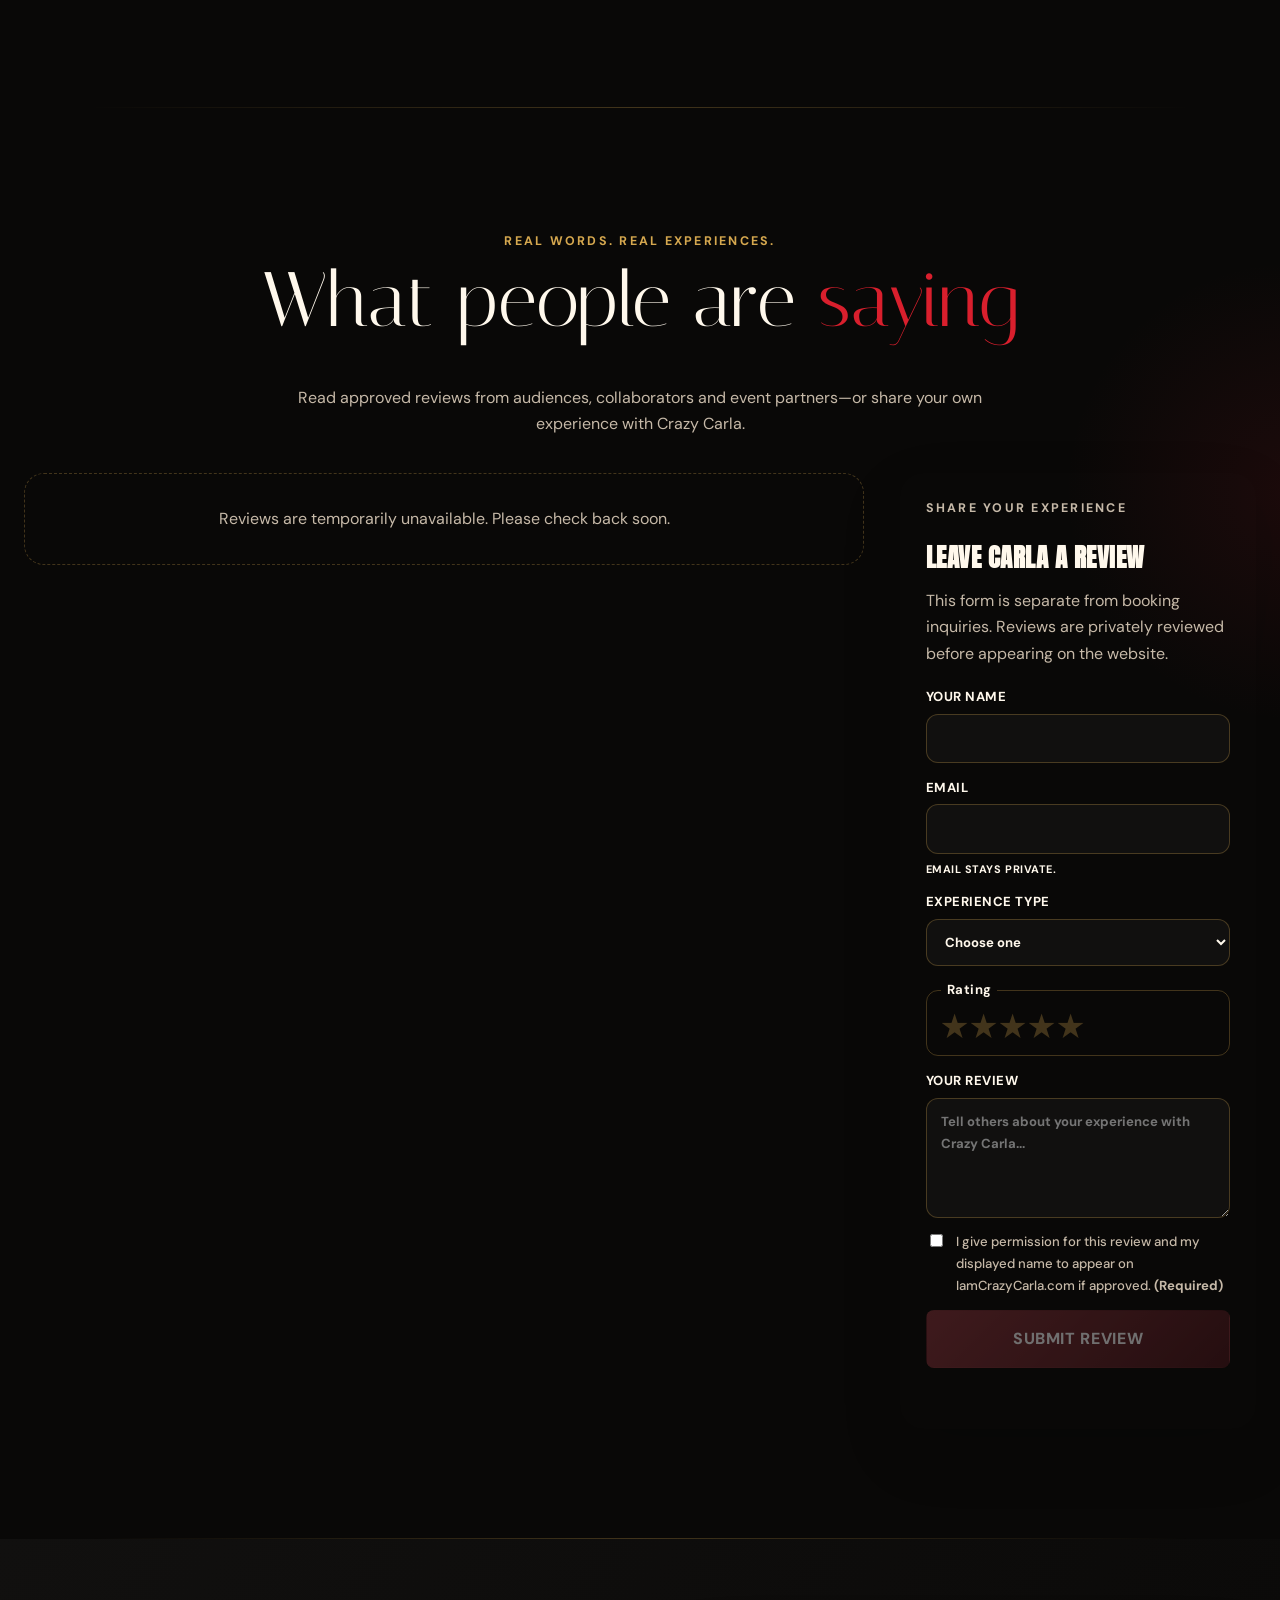
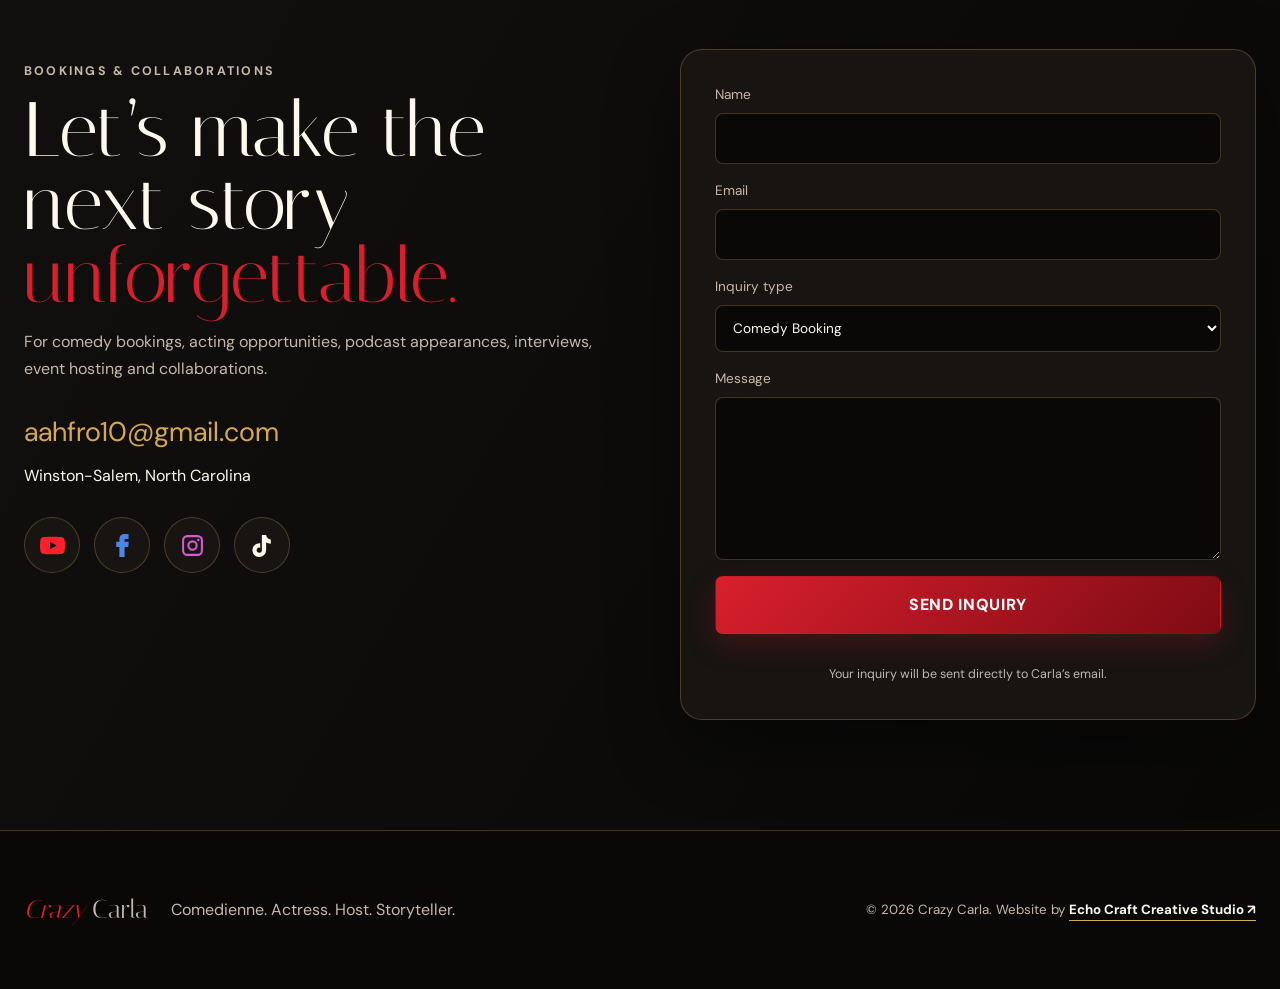
==== commit 64ecd60d: "Bust review script cache for notification fix" ====
--- a/index.html
+++ b/index.html
@@ -240,7 +240,7 @@
   ]
 }
 </script>
-<script src="js/reviews.js?v=20261016-d1" defer></script>
+<script src="js/reviews.js?v=20261016-notify3" defer></script>
 <script src="js/main.js" defer></script>
 <script>
 (() => {
--- a/css/style.css
+++ b/css/style.css
@@ -182,3 +182,6 @@
     font-weight:500;
   }
 }
+
+.review-form button[type="submit"]:disabled{opacity:.42;cursor:not-allowed;filter:grayscale(.55);box-shadow:none;transform:none}
+.review-form button[type="submit"]:disabled:hover{transform:none}
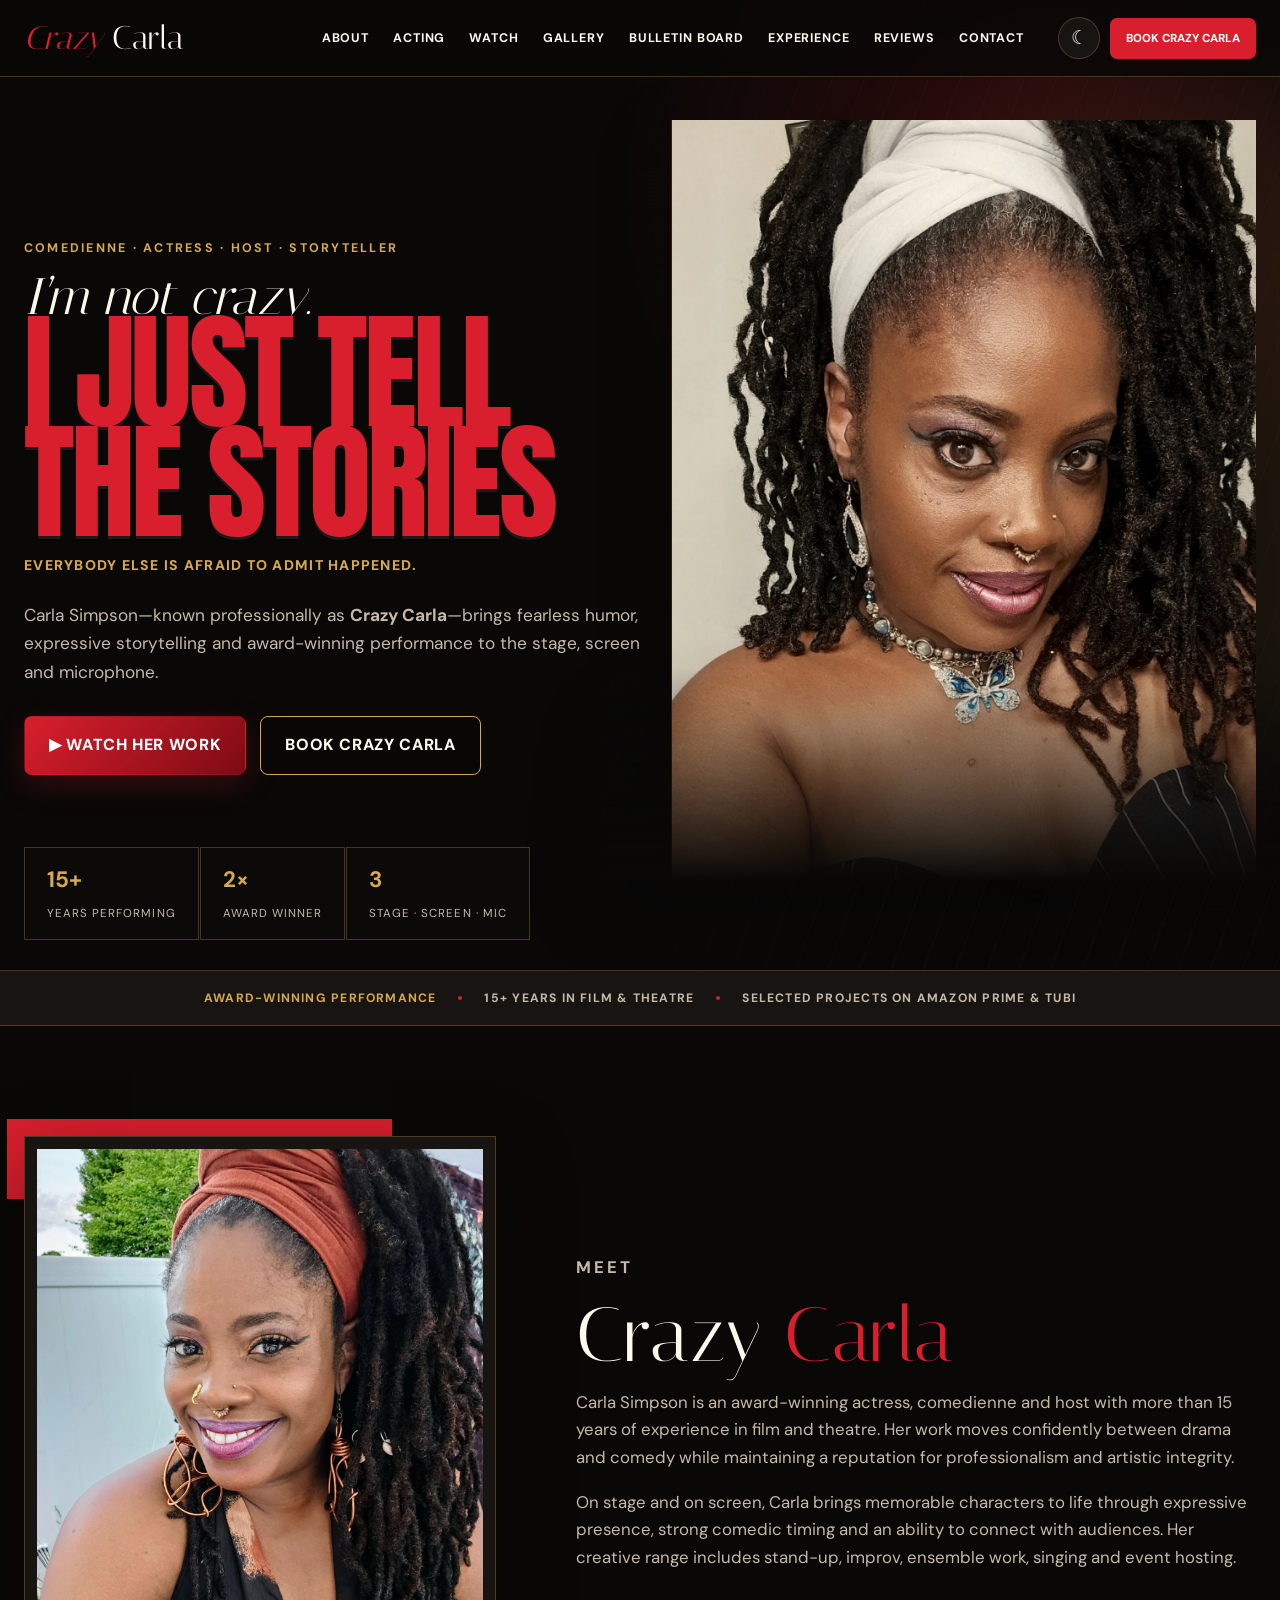
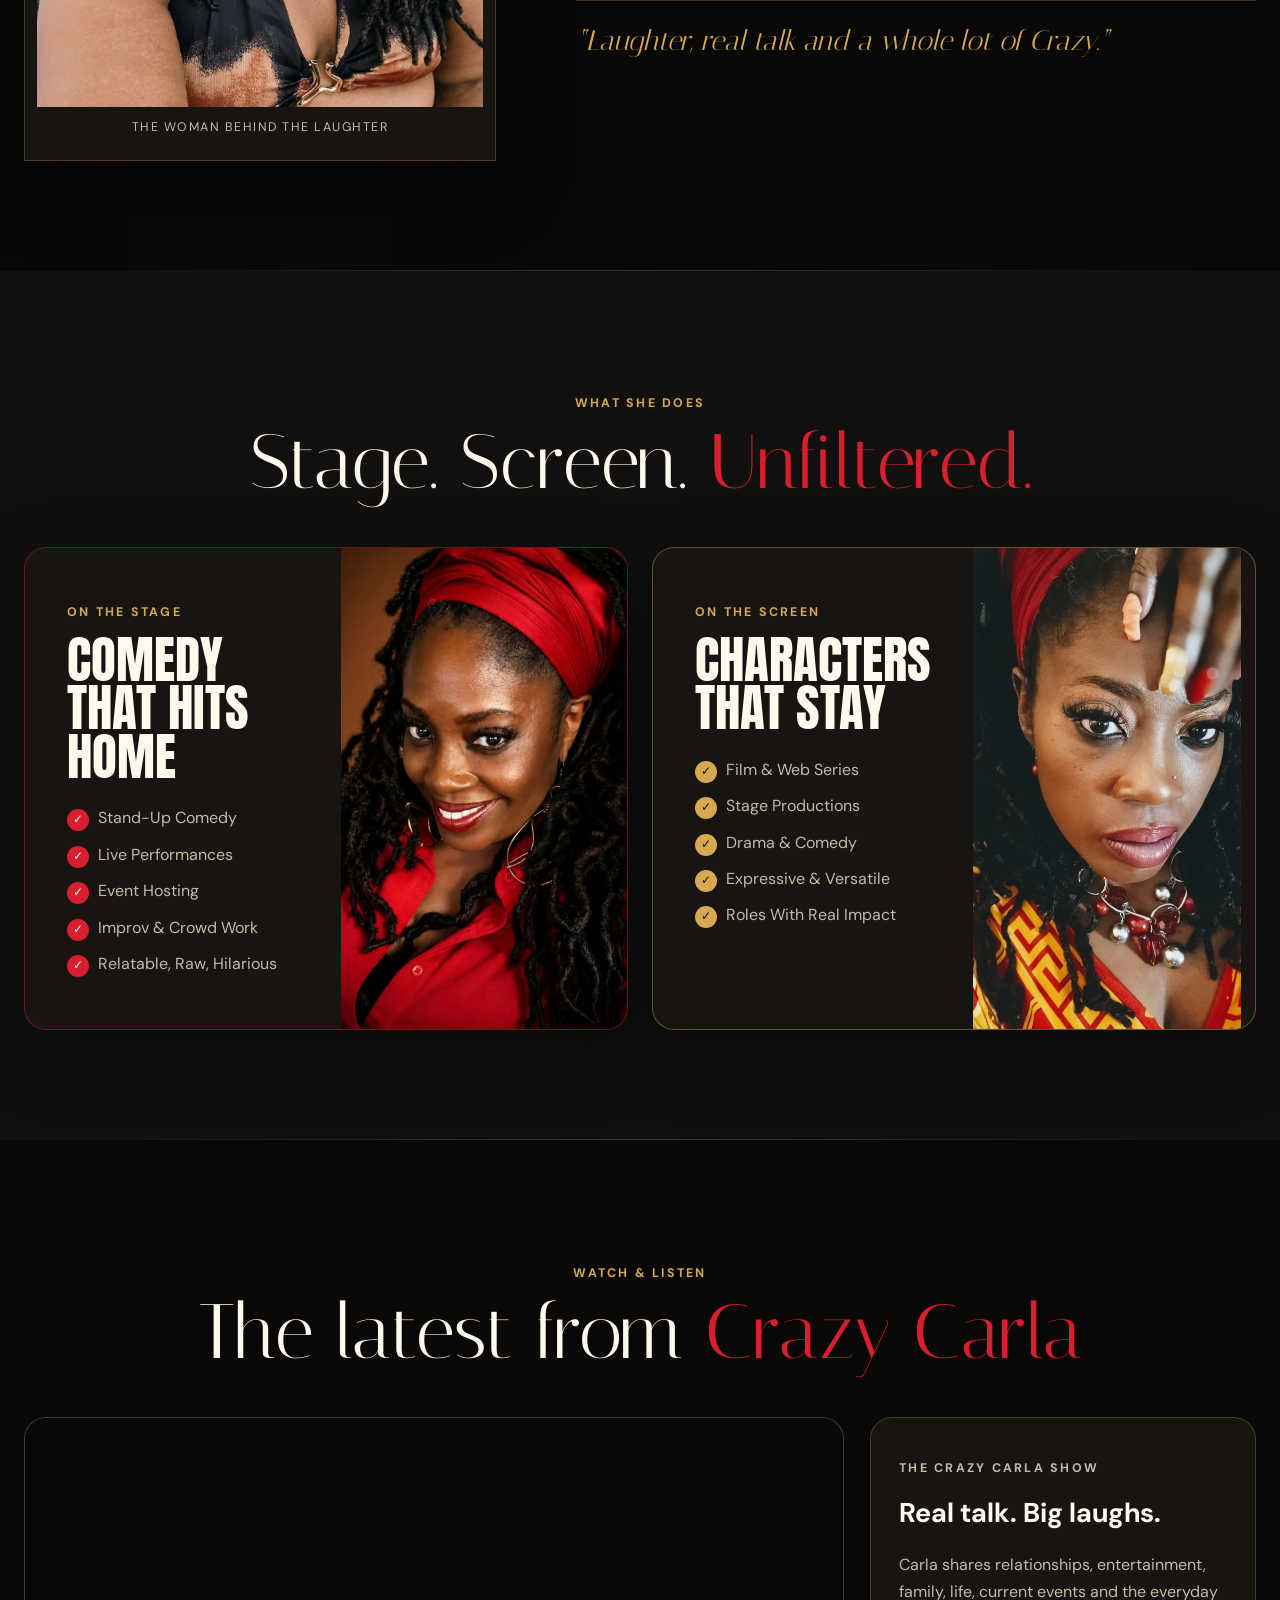
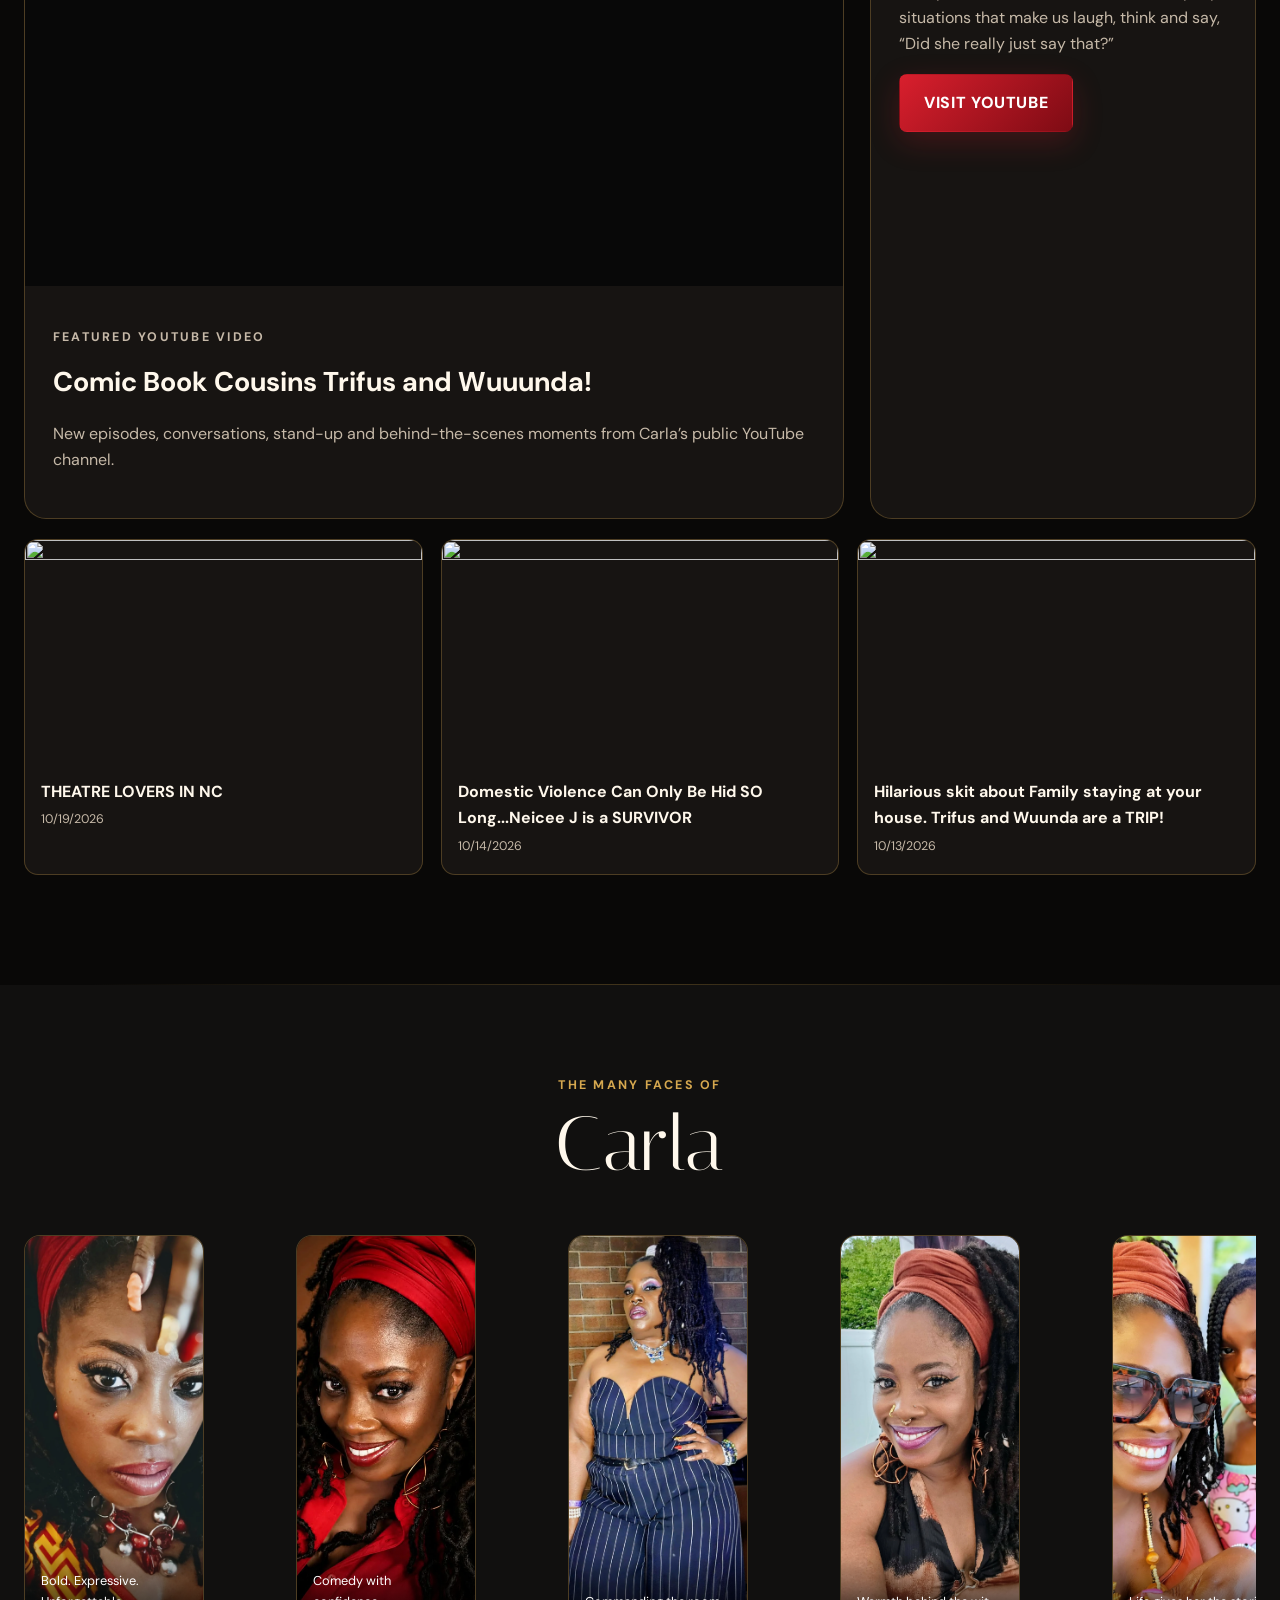
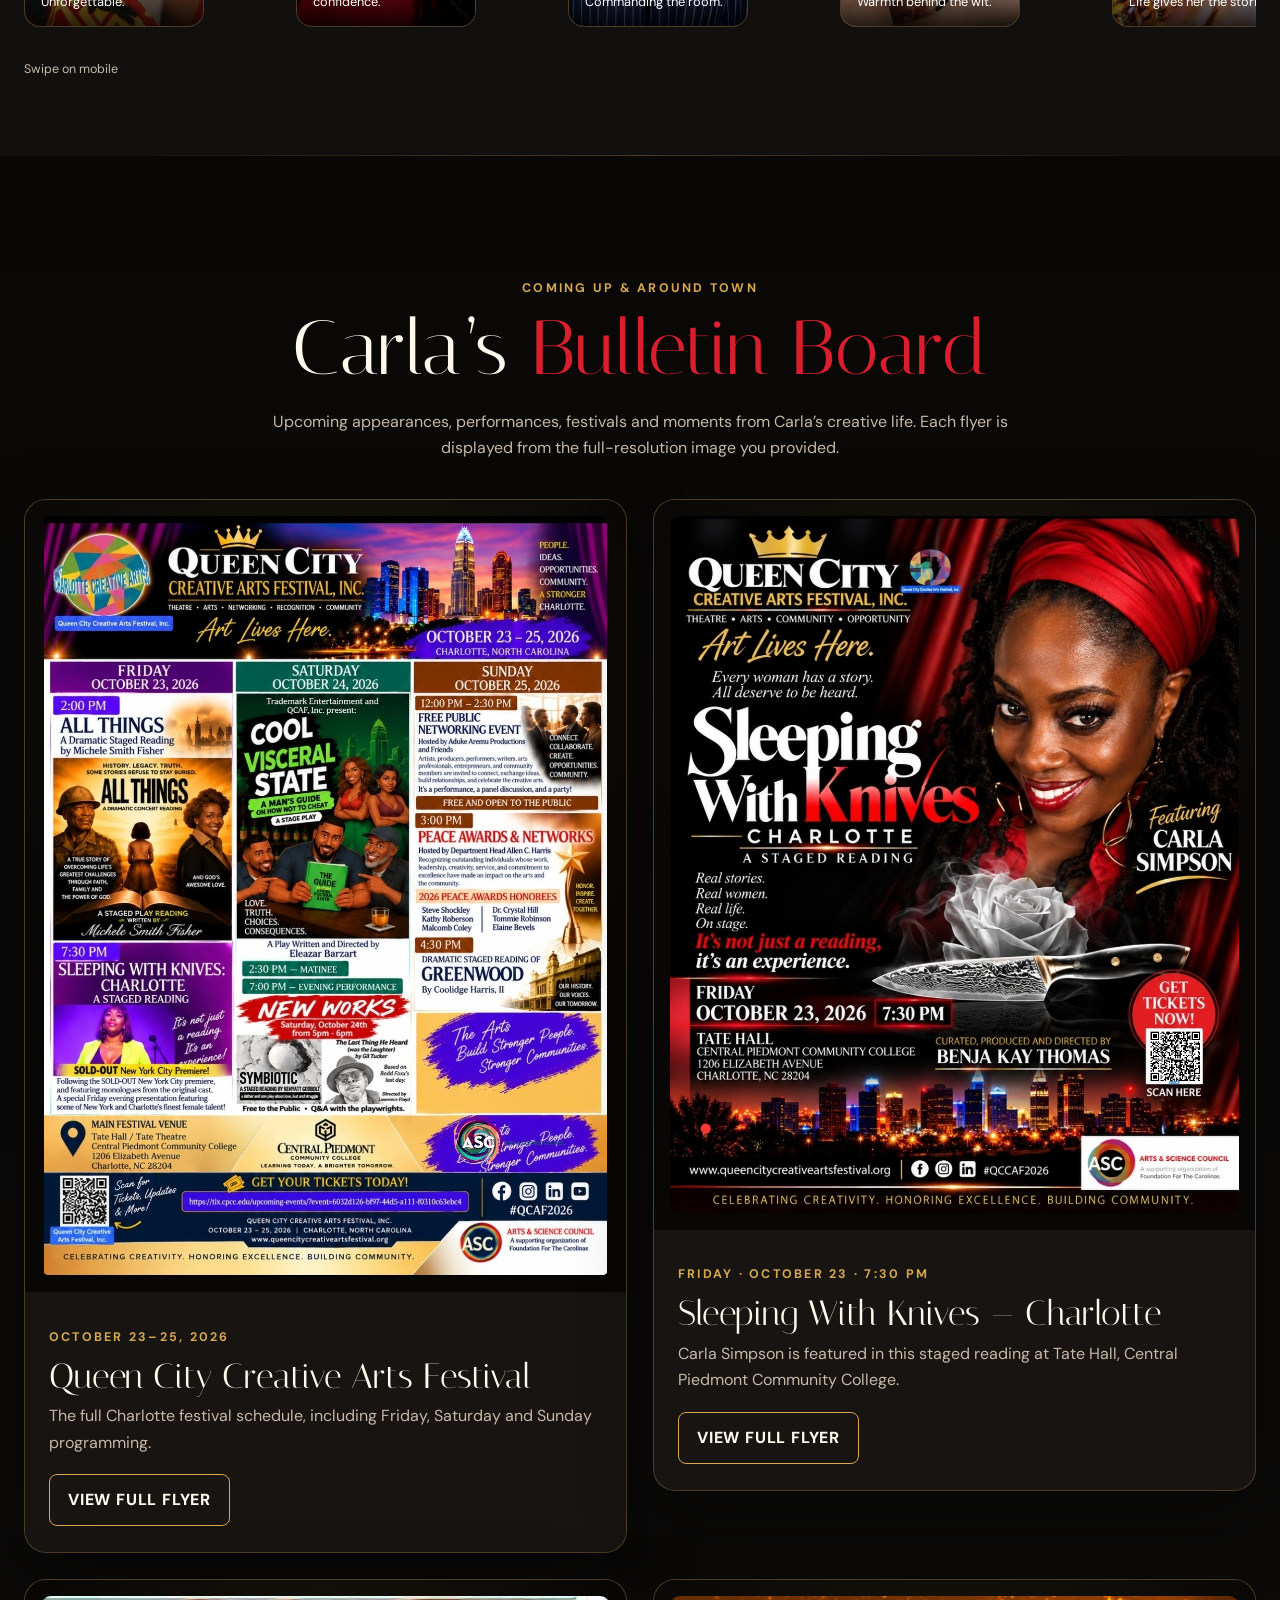
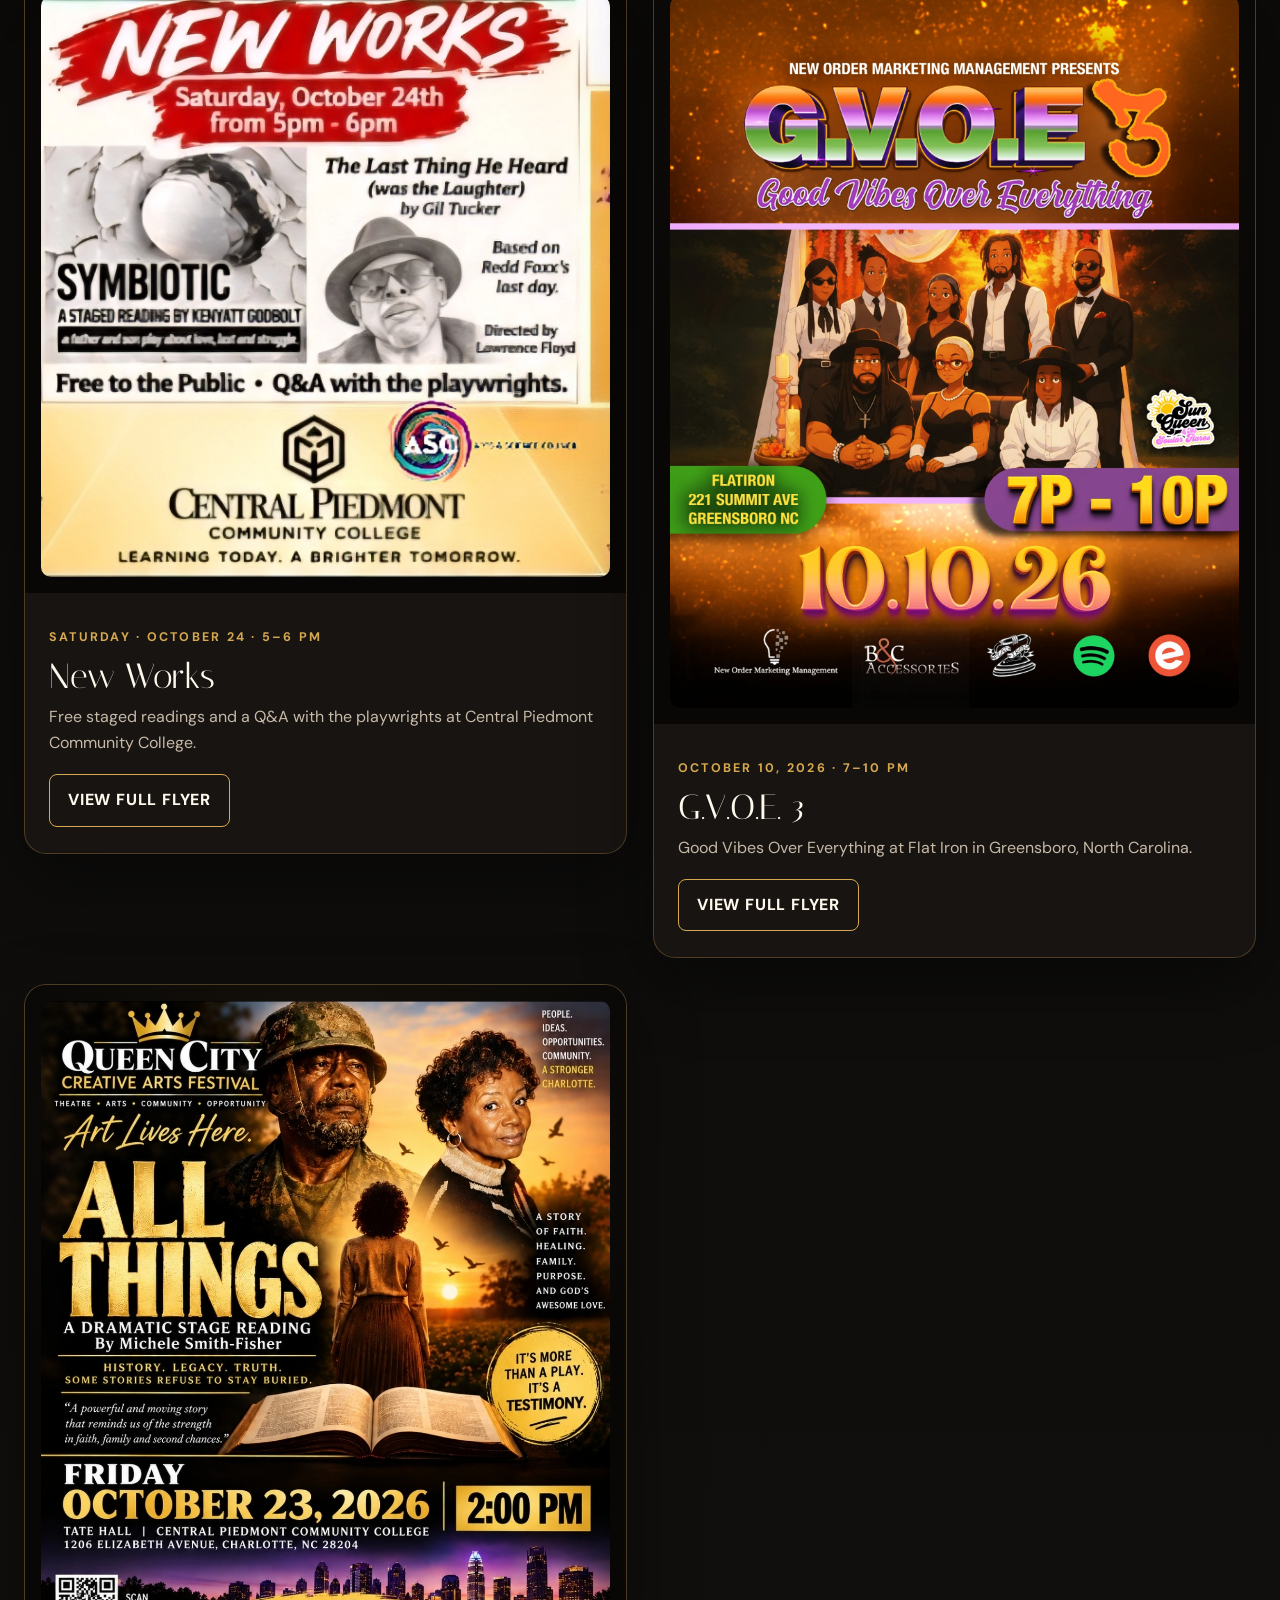
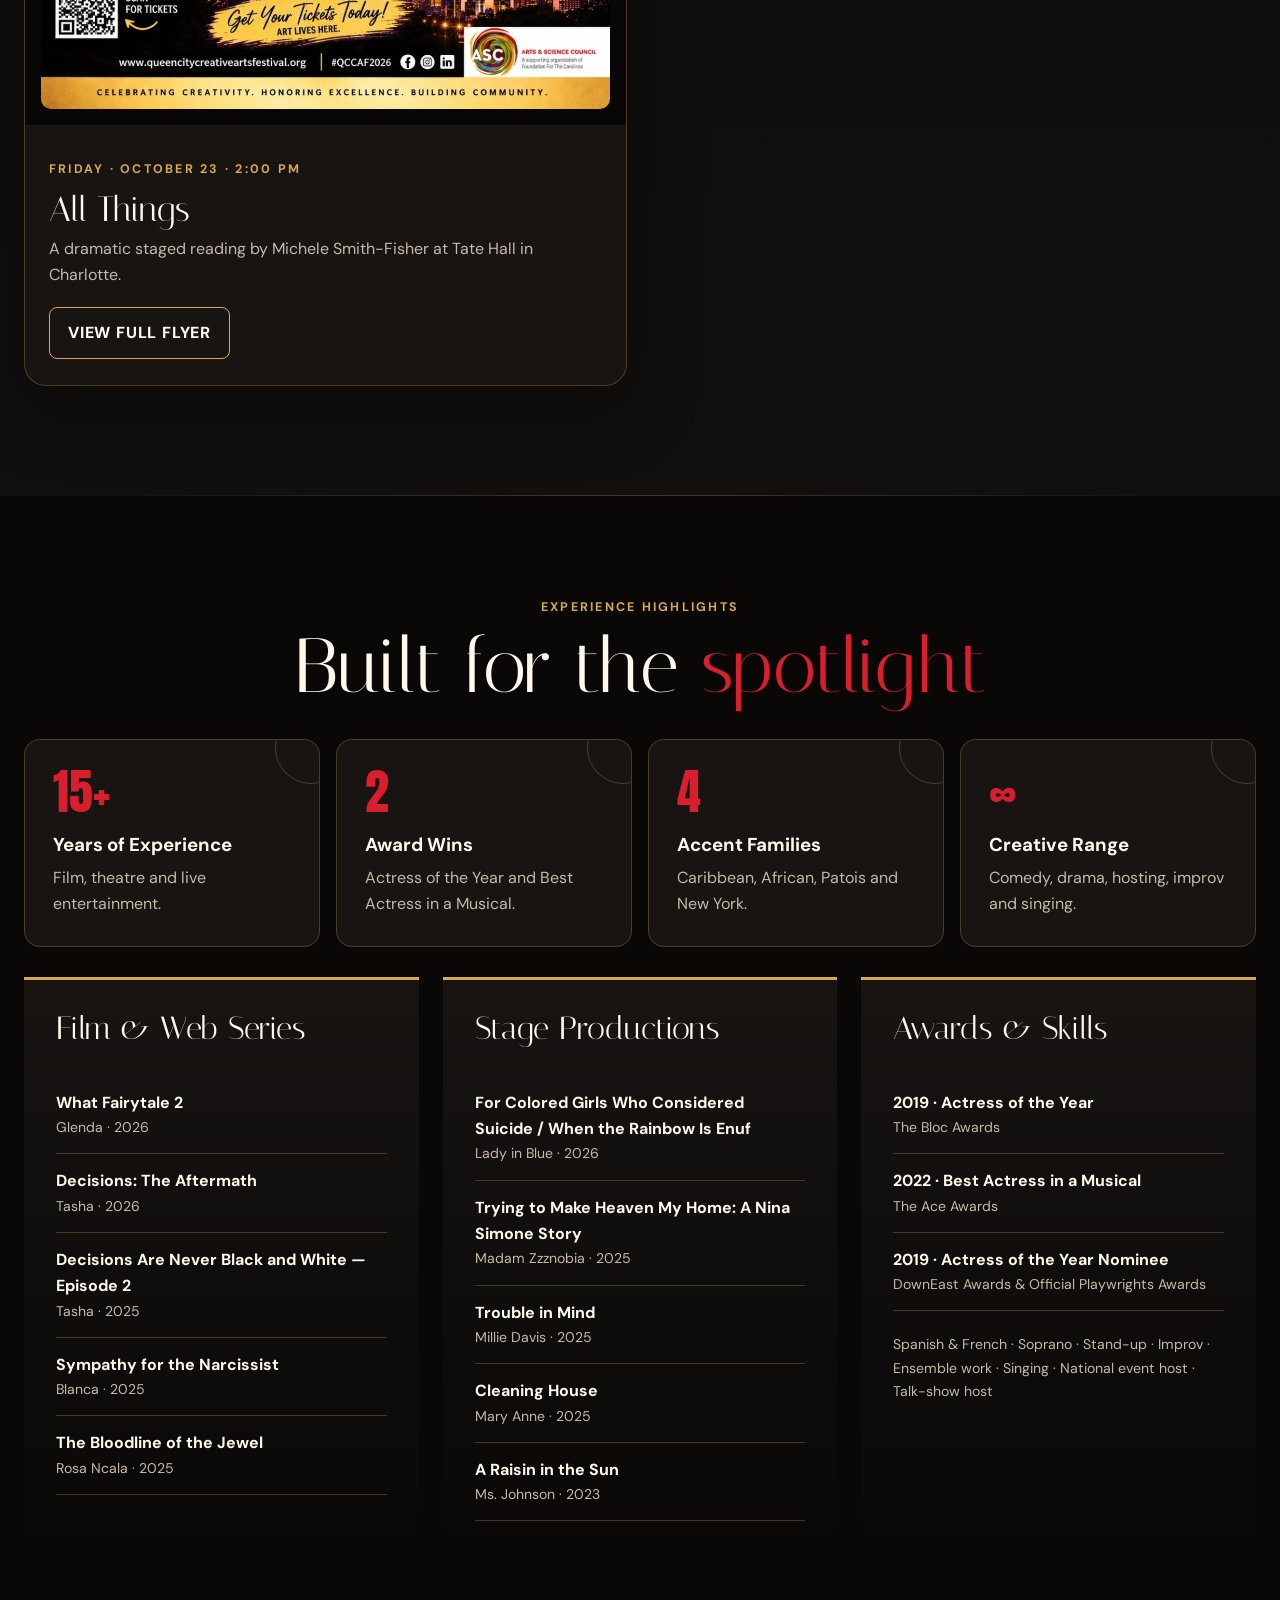
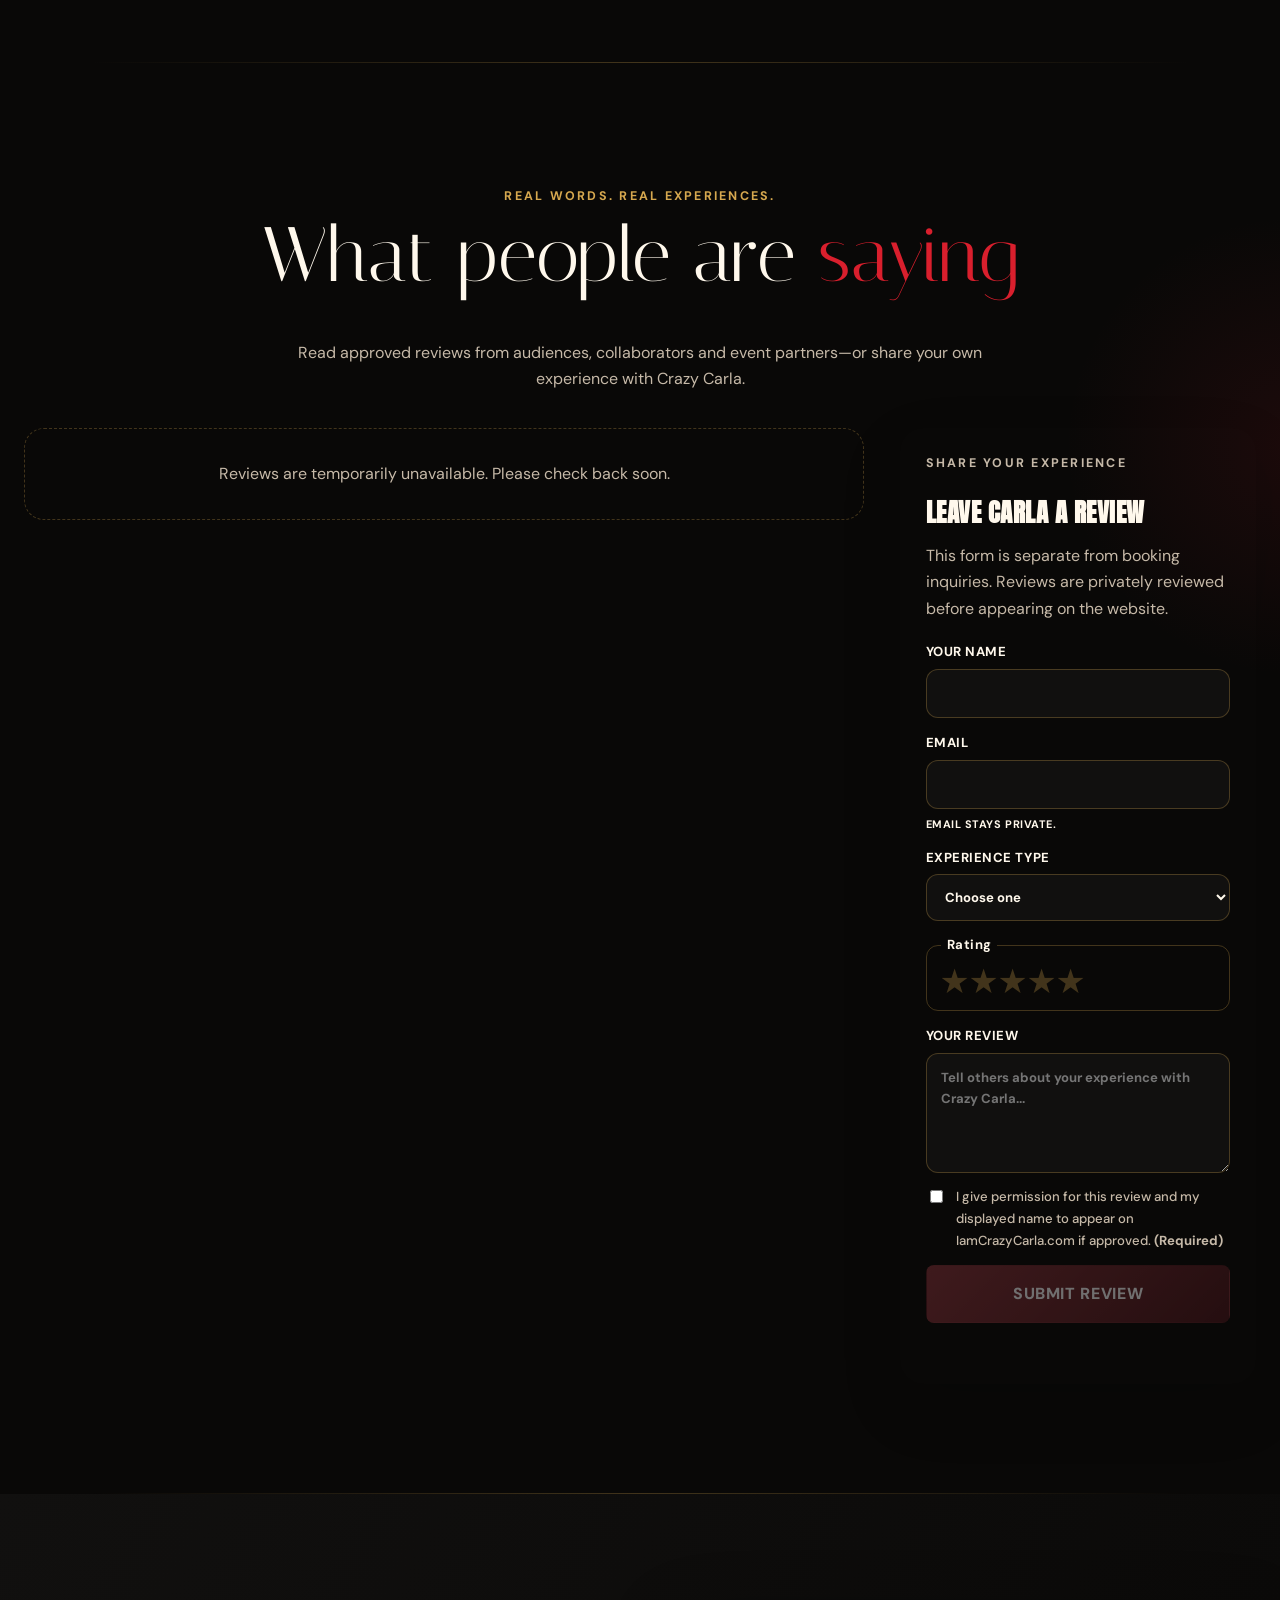
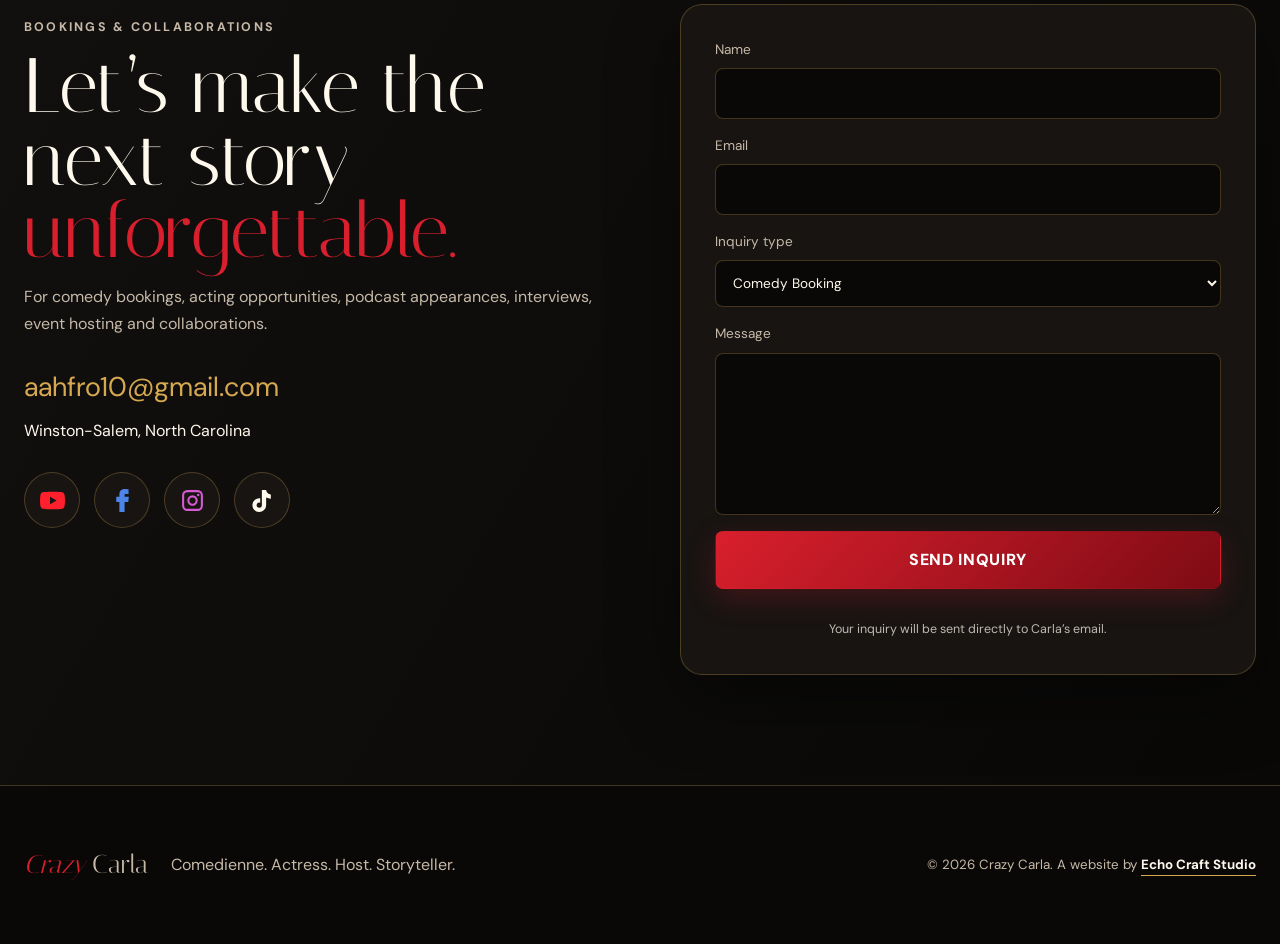
==== commit 2204bb31: "Add one-line Echo Craft Studio linked footer credit" ====
--- a/index.html
+++ b/index.html
@@ -220,7 +220,7 @@
 <footer>
   <a class="brand" href="#top"><span>Crazy</span> Carla</a>
   <p>Comedienne. Actress. Host. Storyteller.</p>
-  <small>© <span id="year"></span> Crazy Carla. Website by <a class="studio-credit" href="https://echocraft.studio" target="_blank" rel="noopener">Echo Craft Creative Studio <span aria-hidden="true">↗</span></a></small>
+  <small>© <span id="year"></span> Crazy Carla. <span class="ec-studio-footer-credit" style="white-space:nowrap">A website by <a class="studio-credit" href="https://echocraft.studio/" target="_blank" rel="noopener noreferrer">Echo Craft Studio</a></span></small>
 </footer>
 <a class="back-to-top" href="#top" aria-label="Back to top">↑</a>
 <script type="application/ld+json">
